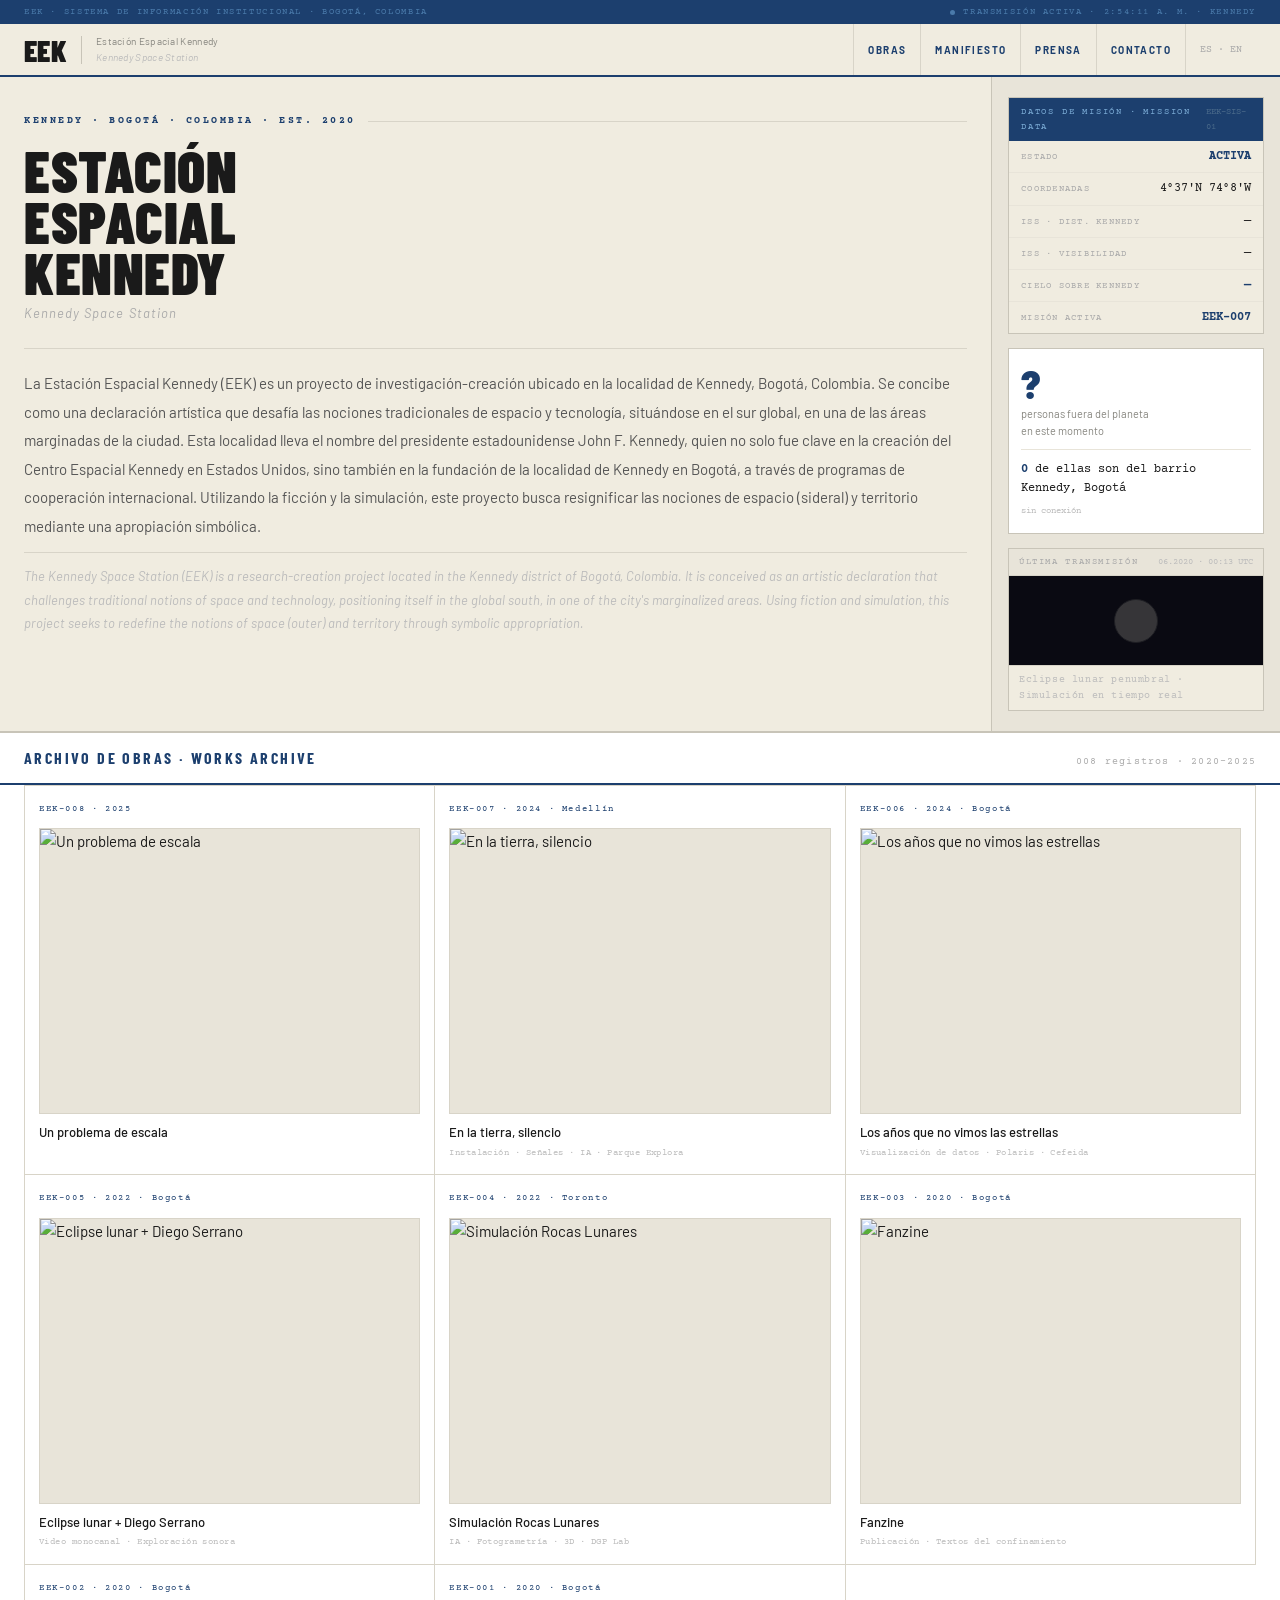
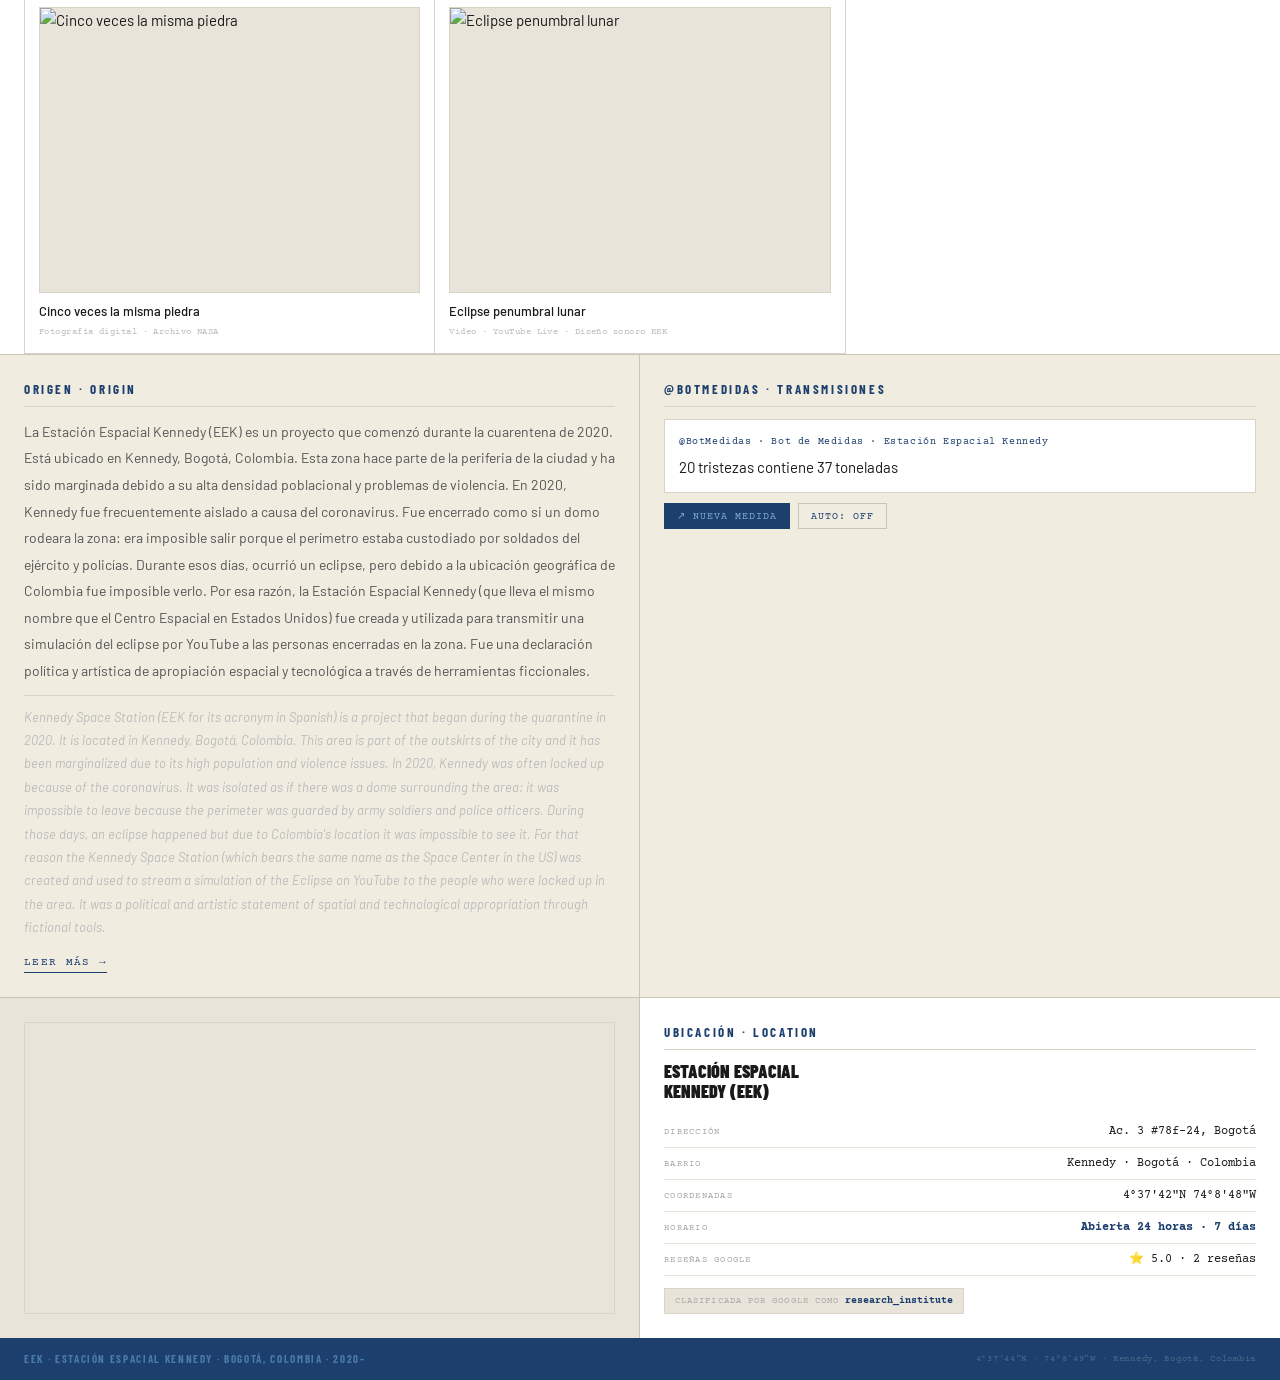
==== index.html @ dc8beca0 "subiendo maquetas" ====
<!DOCTYPE html>
<html lang="es">
<head>
  <meta charset="UTF-8">
  <meta name="viewport" content="width=device-width, initial-scale=1.0">
  <title>Estación Espacial Kennedy · EEK</title>
  <meta name="description" content="Estación Espacial Kennedy (EEK) — Instituto de investigación ficticio ubicado en el barrio Kennedy, Bogotá, Colombia. Est. 2020.">
  <meta property="og:title" content="Estación Espacial Kennedy · EEK">
  <meta property="og:description" content="Un acto de apropiación espacial y tecnológica a través de herramientas ficcionales.">
  <meta property="og:type" content="website">
  <link rel="stylesheet" href="css/eek.css">
  <style>
    /* ── Estilos específicos de la landing ── */

    /* Hero */
    .hero {
      display: grid;
      grid-template-columns: 1fr 288px;
      border-bottom: 1px solid var(--beige-pale);
    }
    .hero-main {
      padding: 36px 24px;
      border-right: 1px solid var(--beige-pale);
      background: var(--beige-mid);
    }
    .hero-eyebrow {
      font-family: var(--mono);
      font-size: 10px;
      letter-spacing: 0.25em;
      text-transform: uppercase;
      color: var(--azul);
      font-weight: 700;
      margin-bottom: 16px;
      display: flex;
      align-items: center;
      gap: 12px;
    }
    .hero-eyebrow-rule { flex: 1; height: 1px; background: var(--beige-dark); }
    .hero-title {
      font-family: var(--cond);
      font-size: 58px;
      font-weight: 900;
      line-height: 0.88;
      letter-spacing: 0.01em;
      text-transform: uppercase;
      margin-bottom: 5px;
    }
    .hero-title-en {
      font-size: 13px;
      color: var(--gris-light);
      font-style: italic;
      letter-spacing: 0.08em;
      margin-bottom: 24px;
    }
    .hero-rule { height: 1px; background: var(--beige-dark); margin-bottom: 20px; }
    .hero-body { font-size: 15px; color: #555; line-height: 1.9; margin-bottom: 12px; }
    .hero-body-en {
      font-size: 13px;
      color: var(--gris-pale);
      line-height: 1.8;
      font-style: italic;
      border-top: 0.5px solid var(--beige-dark);
      padding-top: 12px;
    }
    .hero-sidebar {
      padding: 20px 16px;
      background: var(--beige);
      display: flex;
      flex-direction: column;
      gap: 14px;
    }

    /* Transmisión */
    .tx-panel { background: var(--beige-mid); border: 1px solid var(--beige-pale); }
    .tx-head {
      background: var(--beige);
      border-bottom: 1px solid var(--beige-dark);
      padding: 6px 10px;
      display: flex;
      justify-content: space-between;
    }
    .tx-label {
      font-family: var(--mono);
      font-size: 9px;
      letter-spacing: 0.18em;
      text-transform: uppercase;
      color: var(--gris-light);
    }
    .tx-date { font-family: var(--mono); font-size: 9px; color: var(--gris-pale); }
    .tx-screen {
      width: 100%;
      height: 90px;
      background: #0a0a12;
      display: flex;
      align-items: center;
      justify-content: center;
      border-bottom: 1px solid var(--beige-dark);
    }
    .tx-eclipse {
      width: 44px;
      height: 44px;
      border-radius: 50%;
      background: #888780;
      opacity: 0.35;
      border: 1px solid #444;
    }
    .tx-cap {
      padding: 6px 10px;
      font-family: var(--mono);
      font-size: 10px;
      color: var(--gris-pale);
      letter-spacing: 0.06em;
    }

    /* Obras */
    .obras-section { padding: 0 0 0; background: var(--blanco); border-top: 1px solid var(--beige-pale); }
    .obras-head {
      padding: 12px 24px;
      display: flex;
      justify-content: space-between;
      align-items: baseline;
      border-bottom: 2px solid var(--azul);
      background: var(--blanco);
    }
    .obras-head-title {
      font-family: var(--cond);
      font-size: 16px;
      font-weight: 700;
      letter-spacing: 0.15em;
      text-transform: uppercase;
      color: var(--azul);
    }
    .obras-head-count {
      font-family: var(--mono);
      font-size: 10px;
      color: var(--gris-light);
      letter-spacing: 0.12em;
    }
    .obras-grid-wrap { padding: 0 24px 0; }

    /* Bottom: manifiesto + bot */
    .bottom-section {
      display: grid;
      grid-template-columns: 1fr 1fr;
      border-top: 1px solid var(--beige-pale);
    }
    .manifiesto-col {
      padding: 24px;
      border-right: 1px solid var(--beige-pale);
      background: var(--beige-mid);
    }
    .mani-pull {
      font-size: 18px;
      color: var(--negro);
      line-height: 1.55;
      margin-bottom: 14px;
      border-left: 2px solid var(--azul);
      padding-left: 14px;
    }
    .mani-body { font-size: 14px; color: #555; line-height: 1.9; margin-bottom: 10px; }
    .mani-body-en {
      font-size: 13px;
      color: var(--gris-pale);
      line-height: 1.8;
      border-top: 0.5px solid var(--beige-dark);
      padding-top: 10px;
      font-style: italic;
    }
    .mani-more {
      display: inline-block;
      margin-top: 14px;
      font-family: var(--mono);
      font-size: 11px;
      letter-spacing: 0.12em;
      text-transform: uppercase;
      color: var(--azul);
      text-decoration: none;
      border-bottom: 1px solid var(--azul);
      padding-bottom: 1px;
    }
    .bot-col {
      padding: 24px;
      background: var(--beige-mid);
    }

    /* Ubicación */
    .ubicacion-section {
      border-top: 1px solid var(--beige-pale);
      display: grid;
      grid-template-columns: 1fr 1fr;
      background: var(--blanco);
    }
    .ubic-map {
      background: var(--beige);
      border-right: 1px solid var(--beige-pale);
      min-height: 200px;
      display: flex;
      align-items: center;
      justify-content: center;
      padding: 24px;
    }
    .ubic-map iframe {
      width: 100%;
      height: 100%;
      min-height: 180px;
      border: 1px solid var(--beige-dark);
      filter: grayscale(30%);
    }
    .ubic-info { padding: 24px; }
    .ubic-name {
      font-family: var(--cond);
      font-size: 18px;
      font-weight: 900;
      color: var(--negro);
      line-height: 1.1;
      margin-bottom: 14px;
    }
    .ubic-badge {
      display: inline-flex;
      align-items: center;
      gap: 6px;
      background: var(--beige);
      border: 1px solid var(--beige-dark);
      padding: 4px 10px;
      margin-top: 12px;
    }
    .ubic-badge-label {
      font-family: var(--mono);
      font-size: 9px;
      letter-spacing: 0.12em;
      text-transform: uppercase;
      color: var(--gris-light);
    }
    .ubic-badge-val {
      font-family: var(--mono);
      font-size: 10px;
      color: var(--azul);
      font-weight: 700;
    }

    @media (max-width: 700px) {
      .hero { grid-template-columns: 1fr; }
      .hero-sidebar { border-top: 1px solid var(--beige-pale); }
      .bottom-section { grid-template-columns: 1fr; }
      .manifiesto-col { border-right: none; border-bottom: 1px solid var(--beige-pale); }
      .ubicacion-section { grid-template-columns: 1fr; }
      .ubic-map { border-right: none; border-bottom: 1px solid var(--beige-pale); }
    }
  </style>
</head>
<body>

<!-- ── Topbar ──────────────────────────────────────────────── -->
<div class="topbar">
  <span class="topbar-l">EEK · Sistema de Información Institucional · Bogotá, Colombia</span>
  <span class="topbar-r">
    <span class="topbar-dot"></span>
    Transmisión activa · <span id="clock-kennedy">—</span>
  </span>
</div>

<!-- ── Nav ────────────────────────────────────────────────── -->
<nav class="nav">
  <a class="nav-logo" href="index.html">
    <span class="nav-logo-eek">EEK</span>
    <div class="nav-logo-sep"></div>
    <div class="nav-logo-name">
      <div>Estación Espacial Kennedy</div>
      <em>Kennedy Space Station</em>
    </div>
  </a>
  <div class="nav-links">
    <a href="obras/index.html">Obras</a>
    <a href="manifiesto.html">Manifiesto</a>
    <a href="prensa.html">Prensa</a>
    <a href="contacto.html">Contacto</a>
    <span class="nav-lang">ES · EN</span>
  </div>
</nav>

<!-- ── Hero ───────────────────────────────────────────────── -->
<section class="hero">
  <div class="hero-main">
    <div class="hero-eyebrow">
      Kennedy · Bogotá · Colombia · Est. 2020
      <span class="hero-eyebrow-rule"></span>
    </div>
    <h1 class="hero-title">Estación<br>Espacial<br>Kennedy</h1>
    <div class="hero-title-en">Kennedy Space Station</div>
    <div class="hero-rule"></div>
    <p class="hero-body">La Estación Espacial Kennedy (EEK) es un proyecto de investigación-creación ubicado en la localidad de Kennedy, Bogotá, Colombia. Se concibe como una declaración artística que desafía las nociones tradicionales de espacio y tecnología, situándose en el sur global, en una de las áreas marginadas de la ciudad. Esta localidad lleva el nombre del presidente estadounidense John F. Kennedy, quien no solo fue clave en la creación del Centro Espacial Kennedy en Estados Unidos, sino también en la fundación de la localidad de Kennedy en Bogotá, a través de programas de cooperación internacional. Utilizando la ficción y la simulación, este proyecto busca resignificar las nociones de espacio (sideral) y territorio mediante una apropiación simbólica.</p>
    <p class="hero-body-en">The Kennedy Space Station (EEK) is a research-creation project located in the Kennedy district of Bogotá, Colombia. It is conceived as an artistic declaration that challenges traditional notions of space and technology, positioning itself in the global south, in one of the city's marginalized areas. Using fiction and simulation, this project seeks to redefine the notions of space (outer) and territory through symbolic appropriation.</p>
  </div>
  <div class="hero-sidebar">
    <!-- Panel de telemetría -->
    <div class="data-panel">
      <div class="data-panel-head">
        <span class="dp-title">Datos de misión · Mission data</span>
        <span class="dp-id">EEK-SIS-01</span>
      </div>
      <div class="dp-row"><span class="dp-key">Estado</span><span class="dp-val dp-val-blue">ACTIVA</span></div>
      <div class="dp-row"><span class="dp-key">Coordenadas</span><span class="dp-val">4°37'N 74°8'W</span></div>
      <div class="dp-row"><span class="dp-key">ISS · dist. Kennedy</span><span class="dp-val" id="iss-dist">—</span></div>
      <div class="dp-row"><span class="dp-key">ISS · visibilidad</span><span class="dp-val" id="iss-vis">—</span></div>
      <div class="dp-row"><span class="dp-key">Cielo sobre Kennedy</span><span class="dp-val dp-val-blue" id="sky-now">—</span></div>
      <div class="dp-row"><span class="dp-key">Misión activa</span><span class="dp-val dp-val-blue">EEK-007</span></div>
    </div>

    <!-- Astronautas -->
    <div class="astro-block">
      <div class="astro-num" id="astro-count">—</div>
      <div class="astro-label">personas fuera del planeta<br>en este momento</div>
      <div class="astro-kennedy"><strong>0</strong> de ellas son del barrio Kennedy, Bogotá</div>
      <div class="astro-names" id="astro-names">cargando...</div>
    </div>

    <!-- Última transmisión -->
    <div class="tx-panel">
      <div class="tx-head">
        <span class="tx-label">Última transmisión</span>
        <span class="tx-date">06.2020 · 00:13 UTC</span>
      </div>
      <div class="tx-screen"><div class="tx-eclipse"></div></div>
      <div class="tx-cap">Eclipse lunar penumbral · Simulación en tiempo real</div>
    </div>
  </div>
</section>

<!-- ── Obras ───────────────────────────────────────────────── -->
<section class="obras-section">
  <div class="obras-head">
    <span class="obras-head-title">Archivo de obras · Works archive</span>
    <span class="obras-head-count">008 registros · 2020–2025</span>
  </div>
  <div class="obras-grid-wrap">
    <div class="obra-grid">
      <a class="obra-card" href="obras/eek-008.html">
        <div class="obra-card-num">EEK-008 · 2025</div>
        <div class="obra-card-img">
          <img src="img/obras/eek-008.jpg" alt="Un problema de escala" loading="lazy">
        </div>
        <div class="obra-card-name">Un problema de escala</div>
        <div class="obra-card-meta"></div>
      </a>
      <a class="obra-card" href="obras/eek-007.html">
        <div class="obra-card-num">EEK-007 · 2024 · Medellín</div>
        <div class="obra-card-img">
          <img src="img/obras/eek-007.jpg" alt="En la tierra, silencio" loading="lazy">
        </div>
        <div class="obra-card-name">En la tierra, silencio</div>
        <div class="obra-card-meta">Instalación · Señales · IA · Parque Explora</div>
      </a>
      <a class="obra-card" href="obras/eek-006.html">
        <div class="obra-card-num">EEK-006 · 2024 · Bogotá</div>
        <div class="obra-card-img">
          <img src="img/obras/eek-006.jpg" alt="Los años que no vimos las estrellas" loading="lazy">
        </div>
        <div class="obra-card-name">Los años que no vimos las estrellas</div>
        <div class="obra-card-meta">Visualización de datos · Polaris · Cefeida</div>
      </a>
      <a class="obra-card" href="obras/eek-005.html">
        <div class="obra-card-num">EEK-005 · 2022 · Bogotá</div>
        <div class="obra-card-img">
          <img src="img/obras/eek-005.jpg" alt="Eclipse lunar + Diego Serrano" loading="lazy">
        </div>
        <div class="obra-card-name">Eclipse lunar + Diego Serrano</div>
        <div class="obra-card-meta">Video monocanal · Exploración sonora</div>
      </a>
      <a class="obra-card" href="obras/eek-004.html">
        <div class="obra-card-num">EEK-004 · 2022 · Toronto</div>
        <div class="obra-card-img">
          <img src="img/obras/eek-004.jpg" alt="Simulación Rocas Lunares" loading="lazy">
        </div>
        <div class="obra-card-name">Simulación Rocas Lunares</div>
        <div class="obra-card-meta">IA · Fotogrametría · 3D · DGP Lab</div>
      </a>
      <a class="obra-card" href="obras/eek-003.html">
        <div class="obra-card-num">EEK-003 · 2020 · Bogotá</div>
        <div class="obra-card-img">
          <img src="img/obras/eek-003.jpg" alt="Fanzine" loading="lazy">
        </div>
        <div class="obra-card-name">Fanzine</div>
        <div class="obra-card-meta">Publicación · Textos del confinamiento</div>
      </a>
      <a class="obra-card" href="obras/eek-002.html">
        <div class="obra-card-num">EEK-002 · 2020 · Bogotá</div>
        <div class="obra-card-img">
          <img src="img/obras/eek-002.jpg" alt="Cinco veces la misma piedra" loading="lazy">
        </div>
        <div class="obra-card-name">Cinco veces la misma piedra</div>
        <div class="obra-card-meta">Fotografía digital · Archivo NASA</div>
      </a>
      <a class="obra-card" href="obras/eek-001.html">
        <div class="obra-card-num">EEK-001 · 2020 · Bogotá</div>
        <div class="obra-card-img">
          <img src="img/obras/eek-001.jpg" alt="Eclipse penumbral lunar" loading="lazy">
        </div>
        <div class="obra-card-name">Eclipse penumbral lunar</div>
        <div class="obra-card-meta">Video · YouTube Live · Diseño sonoro EEK</div>
      </a>
    </div>
  </div>
</section>

<!-- ── Manifiesto + Bot ────────────────────────────────────── -->
<section class="bottom-section">
  <div class="manifiesto-col">
    <div class="sec-label">Origen · Origin</div>
    <p class="mani-body">La Estación Espacial Kennedy (EEK) es un proyecto que comenzó durante la cuarentena de 2020. Está ubicado en Kennedy, Bogotá, Colombia. Esta zona hace parte de la periferia de la ciudad y ha sido marginada debido a su alta densidad poblacional y problemas de violencia. En 2020, Kennedy fue frecuentemente aislado a causa del coronavirus. Fue encerrado como si un domo rodeara la zona: era imposible salir porque el perímetro estaba custodiado por soldados del ejército y policías. Durante esos días, ocurrió un eclipse, pero debido a la ubicación geográfica de Colombia fue imposible verlo. Por esa razón, la Estación Espacial Kennedy (que lleva el mismo nombre que el Centro Espacial en Estados Unidos) fue creada y utilizada para transmitir una simulación del eclipse por YouTube a las personas encerradas en la zona. Fue una declaración política y artística de apropiación espacial y tecnológica a través de herramientas ficcionales.</p>
    <p class="mani-body-en">Kennedy Space Station (EEK for its acronym in Spanish) is a project that began during the quarantine in 2020. It is located in Kennedy, Bogotá, Colombia. This area is part of the outskirts of the city and it has been marginalized due to its high population and violence issues. In 2020, Kennedy was often locked up because of the coronavirus. It was isolated as if there was a dome surrounding the area: it was impossible to leave because the perimeter was guarded by army soldiers and police officers. During those days, an eclipse happened but due to Colombia's location it was impossible to see it. For that reason the Kennedy Space Station (which bears the same name as the Space Center in the US) was created and used to stream a simulation of the Eclipse on YouTube to the people who were locked up in the area. It was a political and artistic statement of spatial and technological appropriation through fictional tools.</p>
    <a class="mani-more" href="manifiesto.html">Leer más →</a>
  </div>
  <div class="bot-col">
    <div class="sec-label">@BotMedidas · Transmisiones</div>
    <div class="bot-tweet">
      <div class="bot-handle">@BotMedidas · Bot de Medidas · Estación Espacial Kennedy</div>
      <div class="bot-text" id="bot-out">—</div>
    </div>
    <div class="bot-controls">
      <button class="btn btn-primary" id="btn-gen">↗ Nueva medida</button>
      <button class="btn" id="btn-auto">Auto: OFF</button>
    </div>
  </div>
</section>

<!-- ── Ubicación ───────────────────────────────────────────── -->
<section class="ubicacion-section">
  <div class="ubic-map">
    <iframe
      src="https://www.google.com/maps/embed?pb=!1m18!1m12!1m3!1d3976.8!2d-74.1493764!3d4.6284876!2m3!1f0!2f0!3f0!3m2!1i1024!2i768!4f13.1!3m3!1m2!1s0x8e3f998f366d970f%3A0xe6f28ed2c80f5688!2sESTACI%C3%93N%20ESPACIAL%20KENNEDY%20(EEK)!5e0!3m2!1ses!2sco!4v1"
      allowfullscreen=""
      loading="lazy"
      referrerpolicy="no-referrer-when-downgrade"
      title="Ubicación Estación Espacial Kennedy">
    </iframe>
  </div>
  <div class="ubic-info">
    <div class="sec-label">Ubicación · Location</div>
    <div class="ubic-name">ESTACIÓN ESPACIAL<br>KENNEDY (EEK)</div>
    <div class="dp-row" style="padding:6px 0;border-bottom:0.5px solid var(--beige)">
      <span class="dp-key">Dirección</span>
      <span class="dp-val">Ac. 3 #78f-24, Bogotá</span>
    </div>
    <div class="dp-row" style="padding:6px 0;border-bottom:0.5px solid var(--beige)">
      <span class="dp-key">Barrio</span>
      <span class="dp-val">Kennedy · Bogotá · Colombia</span>
    </div>
    <div class="dp-row" style="padding:6px 0;border-bottom:0.5px solid var(--beige)">
      <span class="dp-key">Coordenadas</span>
      <span class="dp-val">4°37'42"N 74°8'48"W</span>
    </div>
    <div class="dp-row" style="padding:6px 0;border-bottom:0.5px solid var(--beige)">
      <span class="dp-key">Horario</span>
      <span class="dp-val dp-val-blue">Abierta 24 horas · 7 días</span>
    </div>
    <div class="dp-row" style="padding:6px 0">
      <span class="dp-key">Reseñas Google</span>
      <span class="dp-val">⭐ 5.0 · 2 reseñas</span>
    </div>
    <div class="ubic-badge">
      <span class="ubic-badge-label">Clasificada por Google como</span>
      <span class="ubic-badge-val">research_institute</span>
    </div>
  </div>
</section>

<!-- ── Footer ──────────────────────────────────────────────── -->
<footer class="footer">
  <span class="footer-l">EEK · Estación Espacial Kennedy · Bogotá, Colombia · 2020–</span>
  <span class="footer-r">4°37'44"N · 74°8'49"W · Kennedy, Bogotá, Colombia</span>
</footer>

<script src="js/eek.js"></script>
<script>
  EEK.initAPIs();
  EEK.initBot('bot-out', 'btn-gen', 'btn-auto');
  // Cuando tengas los tweets reales:
  // EEK.cargarTweetsReales('js/tweets.json');
</script>
</body>
</html>
---- css/eek.css ----
@import url('https://fonts.googleapis.com/css2?family=Barlow:ital,wght@0,400;0,500;1,400&family=Barlow+Condensed:wght@700;900&family=Courier+Prime:ital,wght@0,400;0,700;1,400&display=swap');

/* ─── Variables ─────────────────────────────────────────────── */
:root {
  --azul:       #1c3f6e;
  --azul-mid:   #2a5a9e;
  --azul-light: #7aaad4;
  --azul-pale:  #4a7aaa;
  --beige:      #e8e4d9;
  --beige-mid:  #f0ece0;
  --beige-dark: #d8d4c8;
  --beige-pale: #c8c4b8;
  --blanco:     #ffffff;
  --negro:      #1a1a1a;
  --gris:       #888780;
  --gris-light: #aaa;
  --gris-pale:  #bbb;
  --rojo:       #993C1D;
  --mono:       'Courier Prime', monospace;
  --cond:       'Barlow Condensed', sans-serif;
  --sans:       'Barlow', sans-serif;
}

/* ─── Reset ─────────────────────────────────────────────────── */
*, *::before, *::after { box-sizing: border-box; margin: 0; padding: 0; }
html { scroll-behavior: smooth; }
body {
  font-family: var(--sans);
  font-size: 15px;
  color: var(--negro);
  background: var(--beige);
  line-height: 1.6;
}
img { display: block; max-width: 100%; }
a { color: inherit; }

/* ─── Topbar ─────────────────────────────────────────────────── */
.topbar {
  background: var(--azul);
  padding: 5px 24px;
  display: flex;
  justify-content: space-between;
  align-items: center;
}
.topbar-l,
.topbar-r {
  font-family: var(--mono);
  font-size: 9px;
  letter-spacing: 0.18em;
  text-transform: uppercase;
  color: var(--azul-pale);
}
.topbar-r { display: flex; align-items: center; gap: 8px; }
.topbar-dot {
  width: 5px; height: 5px;
  border-radius: 50%;
  background: var(--azul-pale);
  animation: blink 1.8s infinite;
}
@keyframes blink { 0%,100%{opacity:1} 50%{opacity:0.2} }

/* ─── Nav ────────────────────────────────────────────────────── */
.nav {
  background: var(--beige-mid);
  border-bottom: 2px solid var(--azul);
  padding: 0 24px;
  display: flex;
  justify-content: space-between;
  align-items: stretch;
}
.nav-logo {
  display: flex;
  align-items: center;
  gap: 14px;
  padding: 10px 0;
  text-decoration: none;
}
.nav-logo-eek {
  font-family: var(--cond);
  font-size: 30px;
  font-weight: 900;
  color: var(--negro);
  letter-spacing: 0.01em;
  line-height: 1;
}
.nav-logo-sep {
  width: 1px; height: 28px;
  background: var(--beige-pale);
}
.nav-logo-name {
  font-size: 10px;
  color: var(--gris);
  line-height: 1.55;
  letter-spacing: 0.03em;
}
.nav-logo-name em { color: var(--gris-pale); font-style: italic; }
.nav-links { display: flex; }
.nav-links a {
  font-size: 10px;
  letter-spacing: 0.14em;
  text-transform: uppercase;
  color: var(--azul);
  font-weight: 700;
  padding: 0 14px;
  display: flex;
  align-items: center;
  border-left: 1px solid var(--beige-dark);
  text-decoration: none;
  transition: background 0.15s;
}
.nav-links a:hover,
.nav-links a.active { background: var(--beige); }
.nav-links a.active { border-bottom: 2px solid var(--azul); }
.nav-lang {
  font-family: var(--mono);
  font-size: 10px;
  color: var(--gris-light);
  border-left: 1px solid var(--beige-dark);
  padding: 0 14px;
  display: flex;
  align-items: center;
  cursor: pointer;
}

/* ─── Breadcrumb ─────────────────────────────────────────────── */
.breadcrumb {
  background: var(--beige-mid);
  padding: 8px 24px;
  border-bottom: 1px solid var(--beige-dark);
  font-family: var(--mono);
  font-size: 10px;
  color: var(--gris-light);
  letter-spacing: 0.1em;
}
.breadcrumb a { color: var(--azul); text-decoration: none; }
.breadcrumb a:hover { text-decoration: underline; }
.breadcrumb-sep { color: var(--beige-pale); margin: 0 6px; }

/* ─── Sección genérica ───────────────────────────────────────── */
.sec { padding: 20px 24px; border-bottom: 1px solid var(--beige-dark); }
.sec-white { background: var(--blanco); }
.sec-cream { background: var(--beige-mid); }
.sec-beige { background: var(--beige); }
.sec-label {
  font-family: var(--cond);
  font-size: 13px;
  font-weight: 700;
  letter-spacing: 0.2em;
  text-transform: uppercase;
  color: var(--azul);
  margin-bottom: 12px;
  padding-bottom: 6px;
  border-bottom: 1px solid var(--beige-dark);
  display: flex;
  align-items: baseline;
  gap: 8px;
}
.sec-label-sub {
  font-family: var(--mono);
  font-size: 10px;
  color: var(--gris-pale);
  font-weight: 400;
  letter-spacing: 0.1em;
  text-transform: none;
}

/* ─── Data panel (sidebar) ───────────────────────────────────── */
.data-panel { background: var(--beige-mid); border: 1px solid var(--beige-pale); }
.data-panel-head {
  background: var(--azul);
  padding: 7px 12px;
  display: flex;
  justify-content: space-between;
  align-items: center;
}
.dp-title {
  font-family: var(--mono);
  font-size: 9px;
  letter-spacing: 0.2em;
  text-transform: uppercase;
  color: var(--azul-light);
  font-weight: 400;
}
.dp-id { font-family: var(--mono); font-size: 9px; color: #4a6a8a; }
.dp-row {
  display: flex;
  justify-content: space-between;
  align-items: baseline;
  padding: 6px 12px;
  border-bottom: 0.5px solid var(--beige);
}
.dp-row:last-child { border-bottom: none; }
.dp-key {
  font-family: var(--mono);
  font-size: 9px;
  letter-spacing: 0.14em;
  text-transform: uppercase;
  color: var(--gris-light);
}
.dp-val {
  font-family: var(--mono);
  font-size: 12px;
  color: var(--negro);
  text-align: right;
}
.dp-val-blue { color: var(--azul); font-weight: 700; }
.dp-val-red  { color: var(--rojo); font-weight: 700; }

/* ─── Astros block ───────────────────────────────────────────── */
.astro-block {
  background: var(--blanco);
  border: 1px solid var(--beige-pale);
  padding: 14px 12px;
}
.astro-num {
  font-family: var(--cond);
  font-size: 40px;
  font-weight: 900;
  color: var(--azul);
  line-height: 1;
}
.astro-label {
  font-size: 11px;
  color: var(--gris);
  line-height: 1.5;
  margin-top: 3px;
}
.astro-kennedy {
  font-family: var(--mono);
  font-size: 12px;
  color: var(--negro);
  margin-top: 10px;
  padding-top: 10px;
  border-top: 1px solid var(--beige);
}
.astro-kennedy strong { color: var(--azul); }
.astro-names {
  font-family: var(--mono);
  font-size: 9px;
  color: var(--gris-pale);
  margin-top: 5px;
  line-height: 1.7;
}

/* ─── Obra card (grilla) ─────────────────────────────────────── */
.obra-grid {
  display: grid;
  grid-template-columns: repeat(3, 1fr);
  border-left: 1px solid var(--beige-dark);
  border-top: 1px solid var(--beige-dark);
}
.obra-card {
  padding: 16px 14px 14px;
  border-right: 1px solid var(--beige-dark);
  border-bottom: 1px solid var(--beige-dark);
  background: var(--blanco);
  cursor: pointer;
  text-decoration: none;
  display: block;
  transition: background 0.12s;
}
.obra-card:hover { background: var(--beige-mid); }
.obra-card-num {
  font-family: var(--mono);
  font-size: 9px;
  letter-spacing: 0.18em;
  color: var(--azul);
  margin-bottom: 12px;
}
.obra-card-img {
  width: 100%;
  aspect-ratio: 4/3;
  background: var(--beige);
  border: 1px solid var(--beige-dark);
  margin-bottom: 10px;
  overflow: hidden;
}
.obra-card-img img {
  width: 100%;
  height: 100%;
  object-fit: cover;
  transition: opacity 0.2s;
}
.obra-card:hover .obra-card-img img { opacity: 0.9; }
.obra-card-name {
  font-size: 13px;
  font-weight: 500;
  color: var(--negro);
  line-height: 1.35;
  margin-bottom: 4px;
}
.obra-card-meta {
  font-family: var(--mono);
  font-size: 9px;
  color: var(--gris-pale);
  letter-spacing: 0.05em;
}

/* ─── Links block ────────────────────────────────────────────── */
.links-block { background: var(--beige-mid); border: 1px solid var(--beige-pale); }
.link-item {
  display: flex;
  align-items: center;
  justify-content: space-between;
  padding: 8px 12px;
  border-bottom: 0.5px solid var(--beige);
  text-decoration: none;
  transition: background 0.12s;
}
.link-item:last-child { border-bottom: none; }
.link-item:hover { background: var(--beige); }
.link-item-type {
  font-family: var(--mono);
  font-size: 9px;
  letter-spacing: 0.14em;
  text-transform: uppercase;
  color: var(--azul);
  font-weight: 700;
  min-width: 60px;
}
.link-item-label { font-size: 12px; color: var(--negro); flex: 1; padding: 0 8px; }
.link-item-arrow { font-size: 10px; color: var(--gris-pale); }

/* ─── Nav obras (prev/next) ──────────────────────────────────── */
.nav-obras {
  background: var(--beige-mid);
  border-top: 1px solid var(--beige-pale);
  padding: 12px 24px;
  display: grid;
  grid-template-columns: 1fr auto 1fr;
  align-items: center;
}
.nav-obras-prev,
.nav-obras-next {
  font-family: var(--mono);
  font-size: 9px;
  color: var(--gris-light);
}
.nav-obras-prev a,
.nav-obras-next a {
  color: var(--azul);
  text-decoration: none;
}
.nav-obras-prev a:hover,
.nav-obras-next a:hover { text-decoration: underline; }
.nav-obras-next { text-align: right; }
.nav-obras-center {
  font-family: var(--mono);
  font-size: 8px;
  color: var(--gris-pale);
  letter-spacing: 0.1em;
  text-align: center;
}

/* ─── Footer ─────────────────────────────────────────────────── */
.footer {
  background: var(--azul);
  padding: 12px 24px;
  display: flex;
  justify-content: space-between;
  align-items: center;
}
.footer-l {
  font-family: var(--cond);
  font-size: 11px;
  font-weight: 700;
  letter-spacing: 0.15em;
  text-transform: uppercase;
  color: var(--azul-pale);
}
.footer-r {
  font-family: var(--mono);
  font-size: 9px;
  color: #4a6a8a;
  letter-spacing: 0.08em;
}

/* ─── Ficha strip (obra header) ──────────────────────────────── */
.ficha-strip {
  display: grid;
  grid-template-columns: repeat(6, 1fr);
  border-top: 1px solid var(--beige-dark);
  border-left: 1px solid var(--beige-dark);
  margin-top: 16px;
}
.ficha-cell {
  padding: 7px 10px;
  border-right: 1px solid var(--beige-dark);
  border-bottom: 1px solid var(--beige-pale);
}
.ficha-key {
  font-family: var(--mono);
  font-size: 6px;
  letter-spacing: 0.15em;
  text-transform: uppercase;
  color: var(--gris-pale);
  margin-bottom: 3px;
}
.ficha-val {
  font-family: var(--mono);
  font-size: 9px;
  color: var(--negro);
  line-height: 1.4;
}
.ficha-val-blue { color: var(--azul); font-weight: 700; }
.ficha-val-red  { color: var(--rojo); font-weight: 700; }

/* ─── Tabla datos ────────────────────────────────────────────── */
.tabla {
  width: 100%;
  border-collapse: collapse;
  margin-top: 10px;
}
.tabla th {
  font-family: var(--mono);
  font-size: 7px;
  letter-spacing: 0.15em;
  text-transform: uppercase;
  color: var(--blanco);
  background: var(--azul);
  padding: 6px 10px;
  text-align: left;
  font-weight: 400;
}
.tabla td {
  font-family: var(--mono);
  font-size: 9px;
  color: var(--negro);
  padding: 6px 10px;
  border-bottom: 0.5px solid var(--beige);
}
.tabla tr:last-child td { border-bottom: none; }
.tabla tr:hover td { background: var(--beige); }
.tabla-red { color: var(--rojo); font-weight: 700; }
.tabla-blue { color: var(--azul); font-weight: 700; }

/* ─── Bot de medidas ─────────────────────────────────────────── */
.bot-tweet {
  background: var(--blanco);
  border: 1px solid var(--beige-dark);
  padding: 14px;
  min-height: 64px;
  margin-bottom: 10px;
}
.bot-handle {
  font-family: var(--mono);
  font-size: 10px;
  color: var(--azul);
  margin-bottom: 6px;
  letter-spacing: 0.06em;
}
.bot-text {
  font-size: 15px;
  color: var(--negro);
  line-height: 1.5;
}
.bot-text.fade { animation: fade 0.25s ease; }
@keyframes fade { from{opacity:0;transform:translateY(3px)} to{opacity:1;transform:translateY(0)} }
.bot-controls { display: flex; gap: 8px; }
.btn {
  font-family: var(--mono);
  font-size: 10px;
  letter-spacing: 0.1em;
  text-transform: uppercase;
  padding: 6px 12px;
  cursor: pointer;
  border: 1px solid var(--beige-pale);
  background: var(--beige-mid);
  color: var(--azul);
  transition: background 0.12s;
}
.btn:hover { background: var(--beige); }
.btn-primary { background: var(--azul); color: var(--azul-light); border-color: var(--azul); }
.btn-primary:hover { background: var(--azul-mid); }
.btn-auto-on { background: var(--beige); color: var(--azul); border-color: var(--azul); }

/* ─── Proceso item ───────────────────────────────────────────── */
.proceso-item {
  margin-bottom: 18px;
  padding-bottom: 18px;
  border-bottom: 0.5px solid var(--beige-dark);
}
.proceso-item:last-child { border-bottom: none; margin-bottom: 0; padding-bottom: 0; }
.proceso-title {
  font-size: 12px;
  font-weight: 500;
  color: var(--negro);
  margin-bottom: 6px;
  display: flex;
  align-items: center;
  gap: 6px;
  flex-wrap: wrap;
}
.pi-tag {
  font-family: var(--mono);
  font-size: 7px;
  letter-spacing: 0.1em;
  text-transform: uppercase;
  padding: 2px 6px;
  border-radius: 2px;
}
.tag-herramienta { background: #dde8f5; color: var(--azul); }
.tag-fuente       { background: #f5e8dd; color: #854F0B; }
.tag-tecnica      { background: #e8f5dd; color: #3B6D11; }
.proceso-body {
  font-size: 11px;
  color: #555;
  line-height: 1.85;
  margin-bottom: 6px;
}
.proceso-link {
  font-family: var(--mono);
  font-size: 9px;
  color: var(--azul);
  text-decoration: none;
  display: inline-block;
  margin-top: 4px;
}
.proceso-link:hover { text-decoration: underline; }

/* ─── Utilidades ─────────────────────────────────────────────── */
.text-blue { color: var(--azul); }
.text-red  { color: var(--rojo); }
.text-muted { color: var(--gris-light); }
.text-mono { font-family: var(--mono); }
.text-cond { font-family: var(--cond); }
.mt-8  { margin-top: 8px; }
.mt-12 { margin-top: 12px; }
.mt-16 { margin-top: 16px; }

/* ─── Responsive ─────────────────────────────────────────────── */
@media (max-width: 700px) {
  .topbar { flex-direction: column; gap: 4px; text-align: center; }
  .nav { flex-direction: column; padding: 10px 16px; }
  .nav-links { flex-wrap: wrap; }
  .obra-grid { grid-template-columns: 1fr 1fr; }
  .ficha-strip { grid-template-columns: repeat(3, 1fr); }
  .sec { padding: 14px 16px; }
  .footer { flex-direction: column; gap: 6px; text-align: center; }
}
@media (max-width: 480px) {
  .obra-grid { grid-template-columns: 1fr; }
  .ficha-strip { grid-template-columns: repeat(2, 1fr); }
}
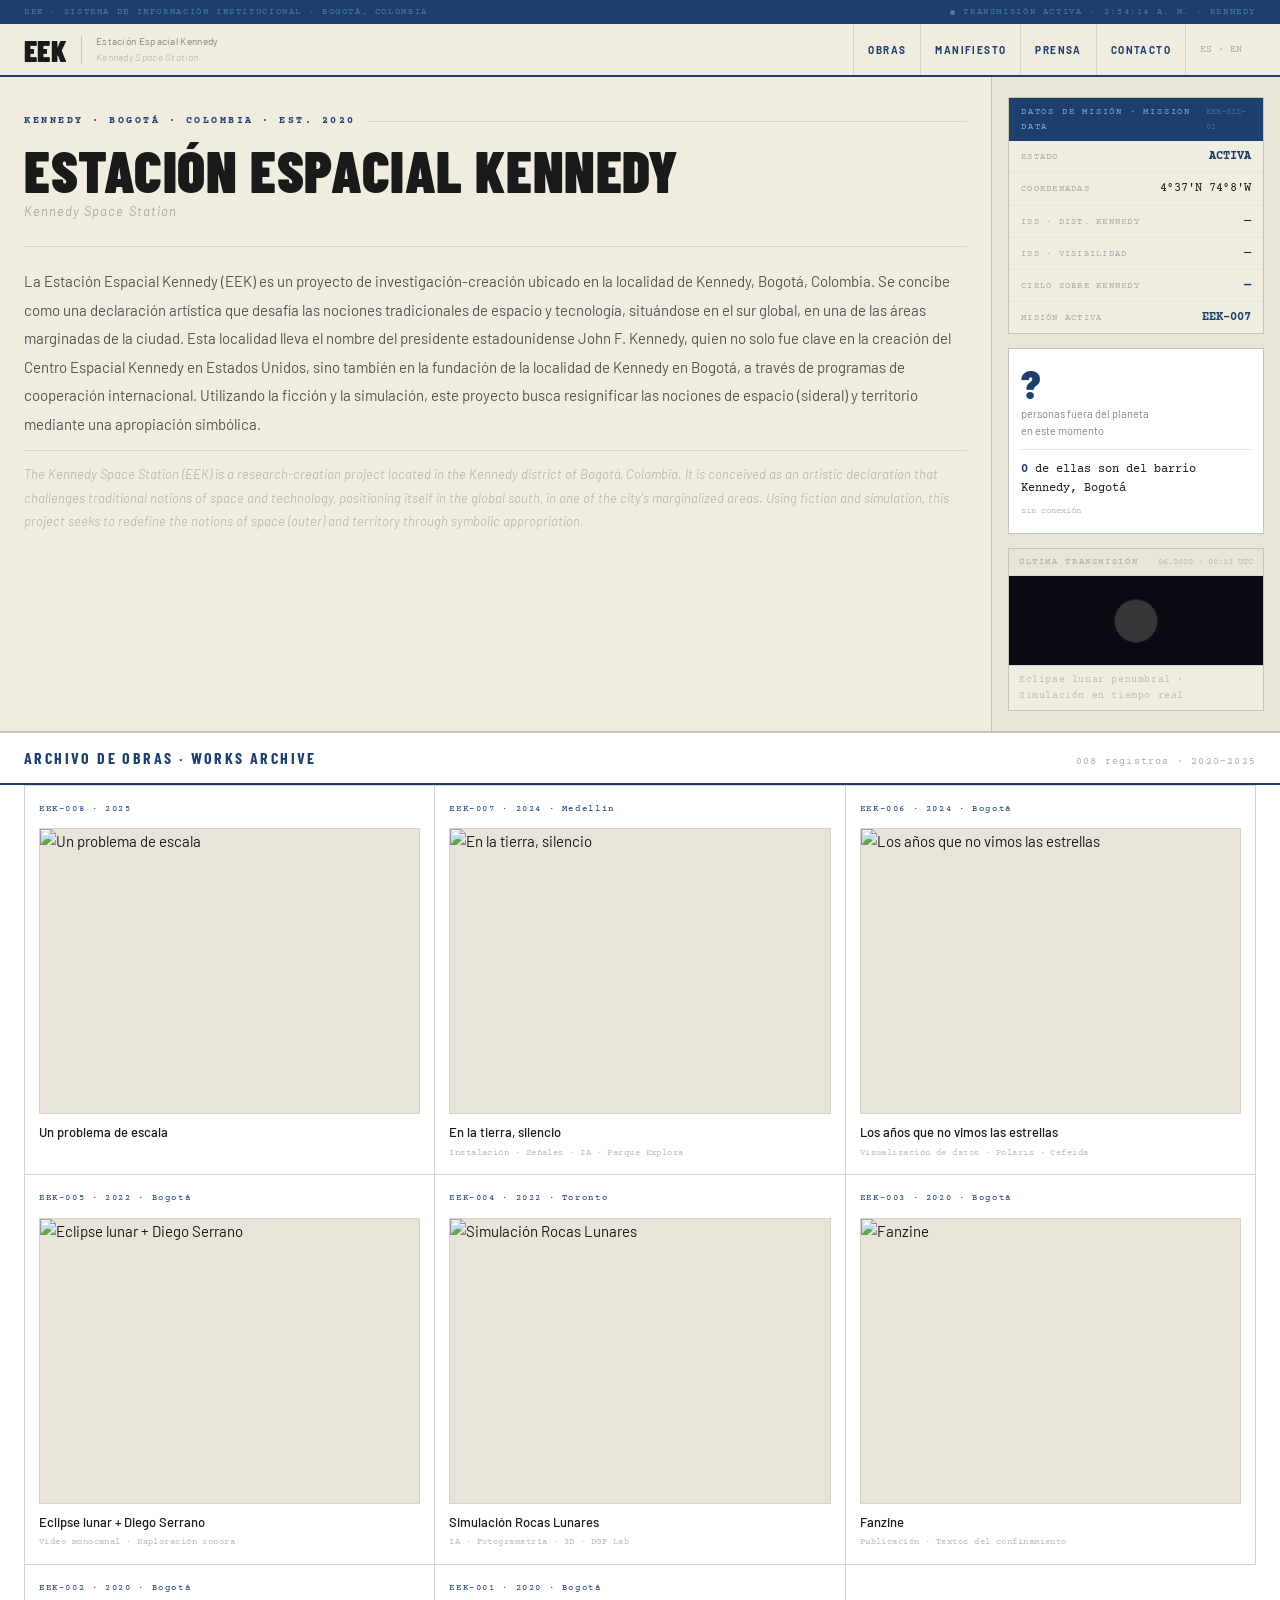
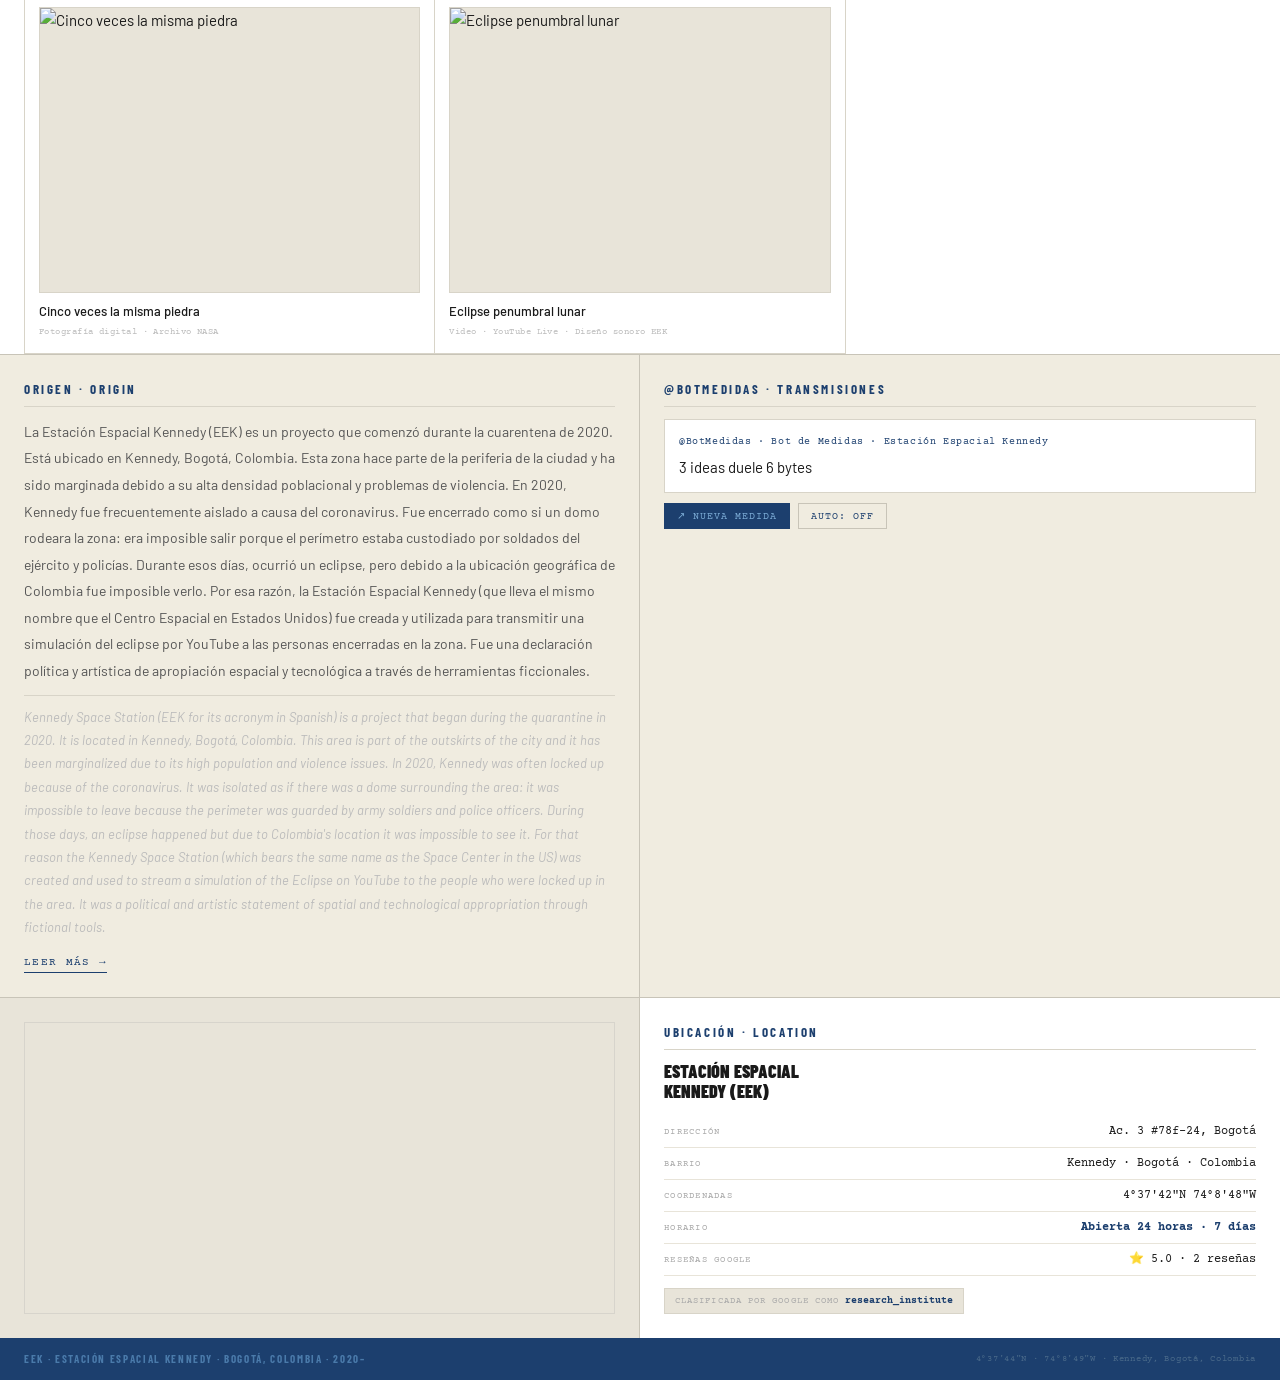
==== commit f2173488: "cambio de titulo" ====
--- a/index.html
+++ b/index.html
@@ -285,7 +285,7 @@
       Kennedy · Bogotá · Colombia · Est. 2020
       <span class="hero-eyebrow-rule"></span>
     </div>
-    <h1 class="hero-title">Estación<br>Espacial<br>Kennedy</h1>
+    <h1 class="hero-title">Estación Espacial Kennedy</h1>
     <div class="hero-title-en">Kennedy Space Station</div>
     <div class="hero-rule"></div>
     <p class="hero-body">La Estación Espacial Kennedy (EEK) es un proyecto de investigación-creación ubicado en la localidad de Kennedy, Bogotá, Colombia. Se concibe como una declaración artística que desafía las nociones tradicionales de espacio y tecnología, situándose en el sur global, en una de las áreas marginadas de la ciudad. Esta localidad lleva el nombre del presidente estadounidense John F. Kennedy, quien no solo fue clave en la creación del Centro Espacial Kennedy en Estados Unidos, sino también en la fundación de la localidad de Kennedy en Bogotá, a través de programas de cooperación internacional. Utilizando la ficción y la simulación, este proyecto busca resignificar las nociones de espacio (sideral) y territorio mediante una apropiación simbólica.</p>
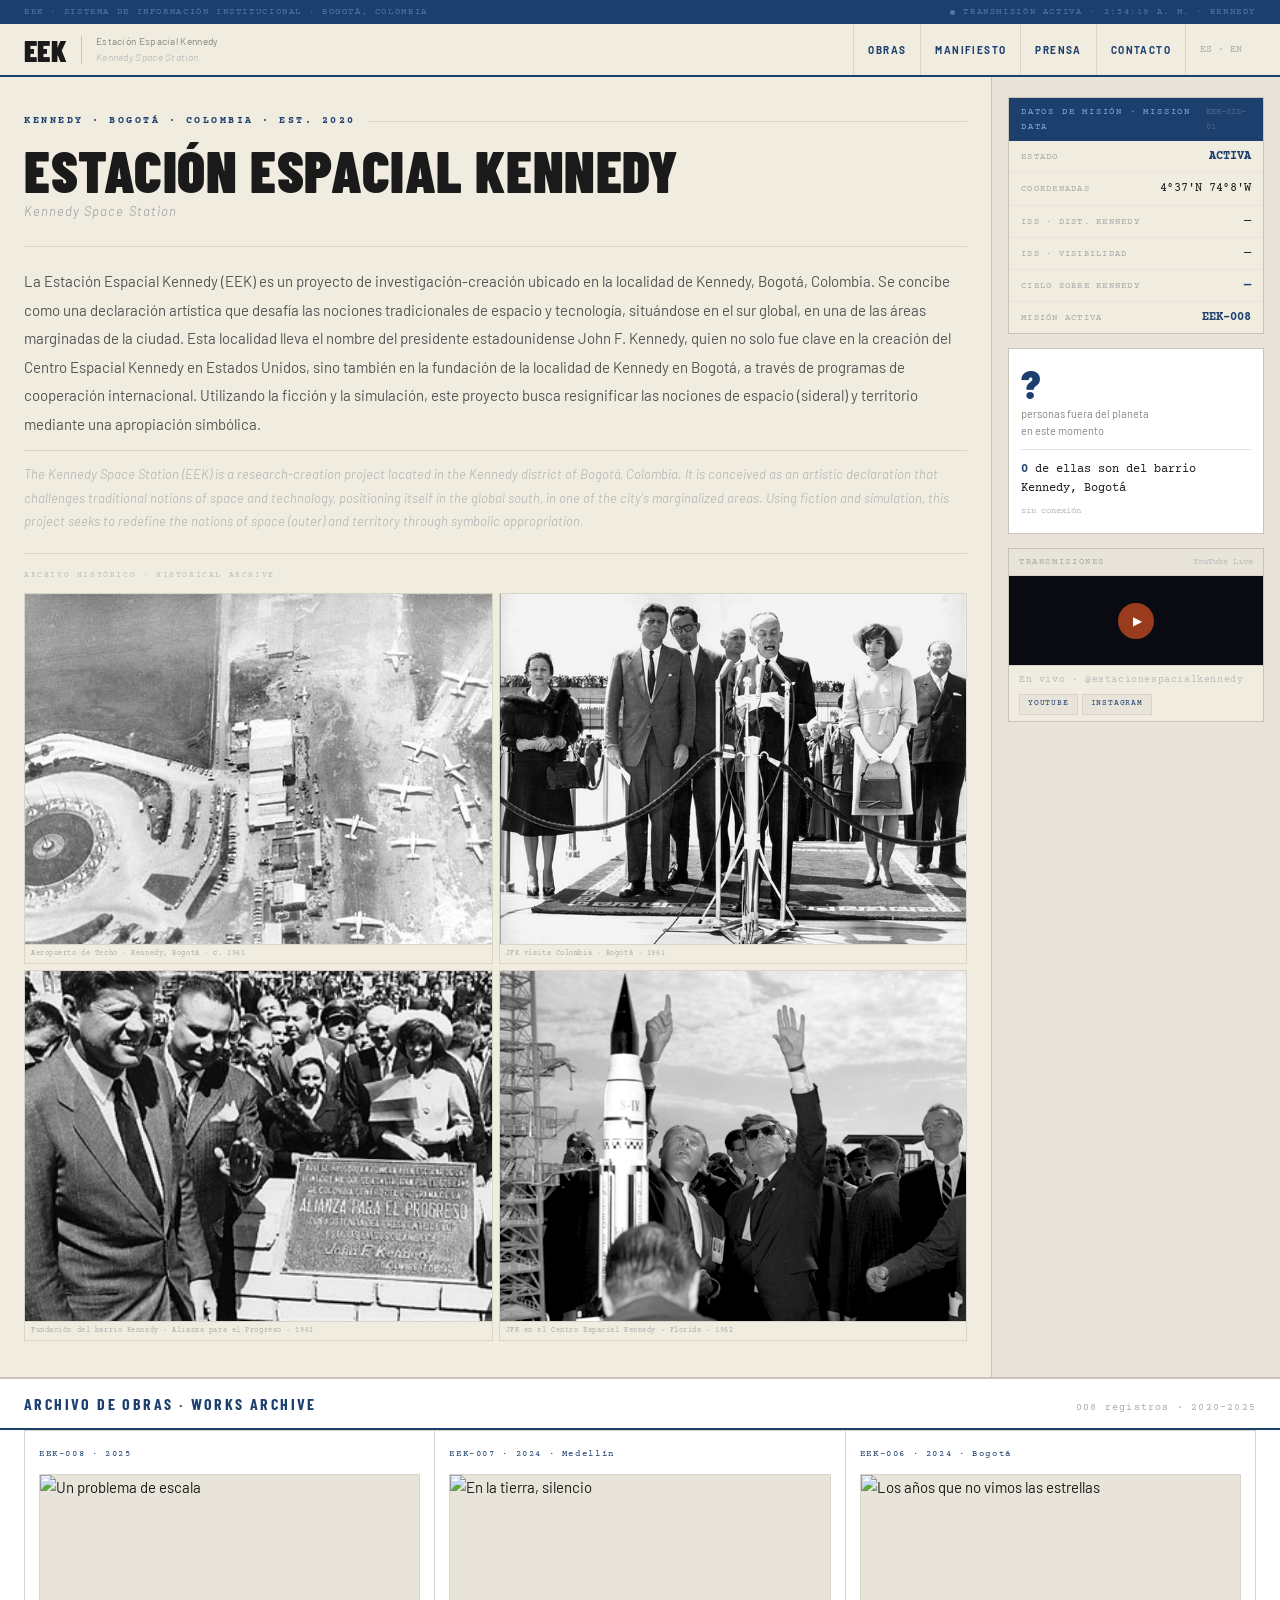
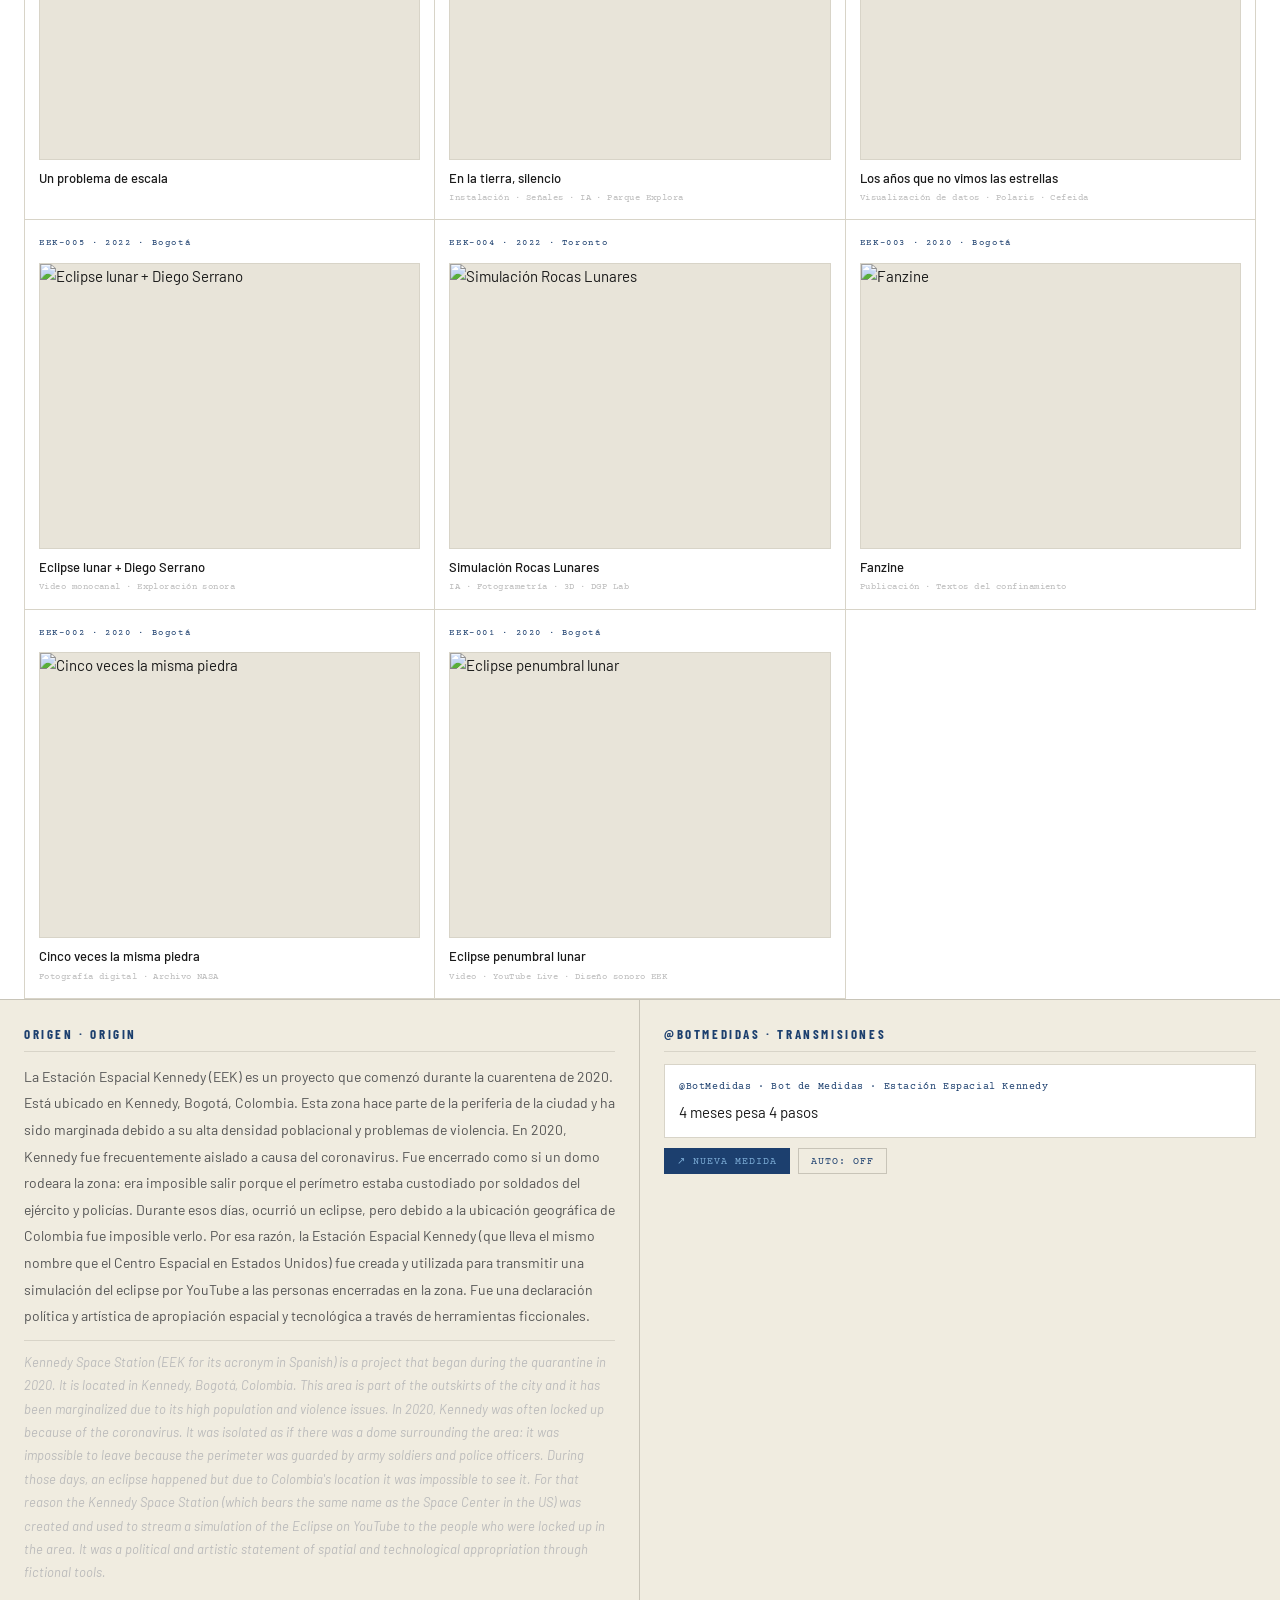
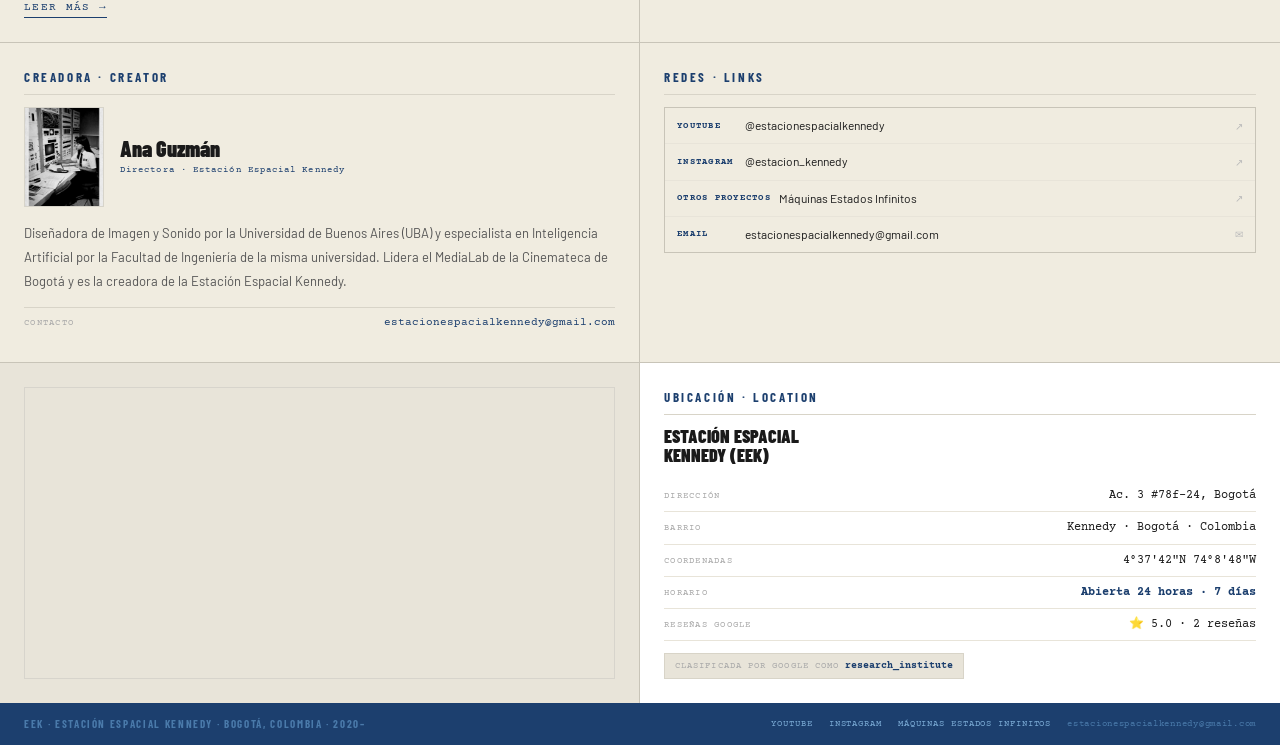
==== commit 1149faae: "ajustes index" ====
--- a/index.html
+++ b/index.html
@@ -61,6 +61,49 @@
       font-style: italic;
       border-top: 0.5px solid var(--beige-dark);
       padding-top: 12px;
+      margin-bottom: 20px;
+    }
+
+    /* Archivo histórico */
+    .archivo-label {
+      font-family: var(--mono);
+      font-size: 8px;
+      letter-spacing: 0.2em;
+      text-transform: uppercase;
+      color: var(--gris-pale);
+      margin-bottom: 10px;
+      padding-top: 16px;
+      border-top: 1px solid var(--beige-dark);
+    }
+    .archivo-grid {
+      display: grid;
+      grid-template-columns: repeat(2, 1fr);
+      gap: 6px;
+    }
+    .archivo-item {
+      border: 1px solid var(--beige-dark);
+      overflow: hidden;
+      cursor: pointer;
+      position: relative;
+    }
+    .archivo-item img {
+      width: 100%;
+      aspect-ratio: 4/3;
+      object-fit: cover;
+      filter: grayscale(40%);
+      transition: filter 0.2s;
+      display: block;
+    }
+    .archivo-item:hover img { filter: grayscale(0%); }
+    .archivo-cap {
+      font-family: var(--mono);
+      font-size: 7px;
+      color: var(--gris-light);
+      letter-spacing: 0.08em;
+      padding: 4px 6px;
+      background: var(--beige-mid);
+      border-top: 1px solid var(--beige-dark);
+      line-height: 1.4;
     }
     .hero-sidebar {
       padding: 20px 16px;
@@ -96,13 +139,22 @@
       justify-content: center;
       border-bottom: 1px solid var(--beige-dark);
     }
-    .tx-eclipse {
-      width: 44px;
-      height: 44px;
+    .tx-screen-link {
+      cursor: pointer;
+      text-decoration: none;
+      transition: opacity 0.15s;
+    }
+    .tx-screen-link:hover { opacity: 0.85; }
+    .tx-play {
+      width: 36px; height: 36px;
       border-radius: 50%;
-      background: #888780;
-      opacity: 0.35;
-      border: 1px solid #444;
+      background: var(--rojo);
+      color: var(--blanco);
+      display: flex;
+      align-items: center;
+      justify-content: center;
+      font-size: 12px;
+      padding-left: 2px;
     }
     .tx-cap {
       padding: 6px 10px;
@@ -111,6 +163,24 @@
       color: var(--gris-pale);
       letter-spacing: 0.06em;
     }
+    .tx-socials {
+      display: flex;
+      gap: 4px;
+      padding: 0 10px 6px;
+    }
+    .tx-social-link {
+      font-family: var(--mono);
+      font-size: 8px;
+      letter-spacing: 0.1em;
+      text-transform: uppercase;
+      color: var(--azul);
+      text-decoration: none;
+      padding: 3px 8px;
+      border: 1px solid var(--beige-dark);
+      background: var(--beige);
+      transition: background 0.12s;
+    }
+    .tx-social-link:hover { background: var(--blanco); }
 
     /* Obras */
     .obras-section { padding: 0 0 0; background: var(--blanco); border-top: 1px solid var(--beige-pale); }
@@ -183,6 +253,70 @@
       background: var(--beige-mid);
     }
 
+    /* ── Creadora + Contacto ── */
+    .creator-section {
+      border-top: 1px solid var(--beige-pale);
+      display: grid;
+      grid-template-columns: 1fr 1fr;
+      background: var(--blanco);
+    }
+    .creator-col {
+      padding: 24px;
+      border-right: 1px solid var(--beige-pale);
+      background: var(--beige-mid);
+    }
+    .creator-profile {
+      display: flex;
+      align-items: center;
+      gap: 16px;
+      margin-bottom: 14px;
+    }
+    .creator-photo {
+      width: 80px;
+      height: 100px;
+      object-fit: cover;
+      border: 1px solid var(--beige-dark);
+      filter: grayscale(20%);
+    }
+    .creator-name {
+      font-family: var(--cond);
+      font-size: 22px;
+      font-weight: 900;
+      color: var(--negro);
+      line-height: 1;
+      margin-bottom: 4px;
+    }
+    .creator-role {
+      font-family: var(--mono);
+      font-size: 9px;
+      color: var(--azul);
+      letter-spacing: 0.12em;
+    }
+    .creator-bio {
+      font-size: 13px;
+      color: #555;
+      line-height: 1.85;
+      margin-bottom: 14px;
+    }
+    .creator-email {
+      display: flex;
+      justify-content: space-between;
+      align-items: baseline;
+      padding: 6px 0;
+      border-top: 0.5px solid var(--beige-dark);
+    }
+    .creator-email a {
+      font-family: var(--mono);
+      font-size: 11px;
+      color: var(--azul);
+      text-decoration: none;
+    }
+    .creator-email a:hover { text-decoration: underline; }
+    .social-col {
+      padding: 24px;
+      background: var(--beige-mid);
+    }
+
     /* Ubicación */
     .ubicacion-section {
       border-top: 1px solid var(--beige-pale);
@@ -238,13 +372,45 @@
       font-weight: 700;
     }
 
+    /* Footer mejorado */
+    .footer {
+      background: var(--azul);
+      padding: 12px 24px;
+      display: flex;
+      justify-content: space-between;
+      align-items: center;
+    }
+    .footer-socials {
+      display: flex;
+      gap: 16px;
+      align-items: center;
+    }
+    .footer-socials a {
+      font-family: var(--mono);
+      font-size: 9px;
+      color: var(--azul-light);
+      text-decoration: none;
+      letter-spacing: 0.1em;
+      transition: color 0.12s;
+    }
+    .footer-socials a:hover { color: var(--blanco); }
+    .footer-email {
+      font-family: var(--mono);
+      font-size: 9px;
+      color: var(--azul-pale);
+      letter-spacing: 0.08em;
+    }
+
     @media (max-width: 700px) {
       .hero { grid-template-columns: 1fr; }
       .hero-sidebar { border-top: 1px solid var(--beige-pale); }
       .bottom-section { grid-template-columns: 1fr; }
       .manifiesto-col { border-right: none; border-bottom: 1px solid var(--beige-pale); }
+      .creator-section { grid-template-columns: 1fr; }
+      .creator-col { border-right: none; border-bottom: 1px solid var(--beige-pale); }
       .ubicacion-section { grid-template-columns: 1fr; }
       .ubic-map { border-right: none; border-bottom: 1px solid var(--beige-pale); }
+      .footer { flex-direction: column; gap: 8px; text-align: center; }
     }
   </style>
 </head>
@@ -290,6 +456,27 @@
     <div class="hero-rule"></div>
     <p class="hero-body">La Estación Espacial Kennedy (EEK) es un proyecto de investigación-creación ubicado en la localidad de Kennedy, Bogotá, Colombia. Se concibe como una declaración artística que desafía las nociones tradicionales de espacio y tecnología, situándose en el sur global, en una de las áreas marginadas de la ciudad. Esta localidad lleva el nombre del presidente estadounidense John F. Kennedy, quien no solo fue clave en la creación del Centro Espacial Kennedy en Estados Unidos, sino también en la fundación de la localidad de Kennedy en Bogotá, a través de programas de cooperación internacional. Utilizando la ficción y la simulación, este proyecto busca resignificar las nociones de espacio (sideral) y territorio mediante una apropiación simbólica.</p>
     <p class="hero-body-en">The Kennedy Space Station (EEK) is a research-creation project located in the Kennedy district of Bogotá, Colombia. It is conceived as an artistic declaration that challenges traditional notions of space and technology, positioning itself in the global south, in one of the city's marginalized areas. Using fiction and simulation, this project seeks to redefine the notions of space (outer) and territory through symbolic appropriation.</p>
+
+    <!-- Archivo histórico -->
+    <div class="archivo-label">Archivo histórico · Historical archive</div>
+    <div class="archivo-grid">
+      <div class="archivo-item" title="Vista aérea del Aeropuerto de Techo, actual localidad de Kennedy · Bogotá, década de 1960">
+        <img src="img/kennedy/kennedy-aerodromo-1961.jpg" alt="Aeropuerto de Techo · Kennedy · Bogotá · 1961" loading="lazy">
+        <div class="archivo-cap">Aeropuerto de Techo · Kennedy, Bogotá · c. 1961</div>
+      </div>
+      <div class="archivo-item" title="John F. Kennedy y Jackie Kennedy durante la visita presidencial a Bogotá · 1961">
+        <img src="img/kennedy/jfk-visita-colombia-1961.jpg" alt="JFK visita Colombia · Bogotá · 1961" loading="lazy">
+        <div class="archivo-cap">JFK visita Colombia · Bogotá · 1961</div>
+      </div>
+      <div class="archivo-item" title="Placa fundacional de la Alianza para el Progreso en el barrio Kennedy · Bogotá · 1961">
+        <img src="img/kennedy/jfk-fundacion-barrio-1961.jpg" alt="Placa fundacional Alianza para el Progreso · Kennedy · 1961" loading="lazy">
+        <div class="archivo-cap">Fundación del barrio Kennedy · Alianza para el Progreso · 1961</div>
+      </div>
+      <div class="archivo-item" title="John F. Kennedy en el Kennedy Space Center · Cabo Cañaveral, Florida · 1962">
+        <img src="img/kennedy/jfk-centro-espacial-1962.jpg" alt="JFK en el Centro Espacial Kennedy · Florida · 1962" loading="lazy">
+        <div class="archivo-cap">JFK en el Centro Espacial Kennedy · Florida · 1962</div>
+      </div>
+    </div>
   </div>
   <div class="hero-sidebar">
     <!-- Panel de telemetría -->
@@ -303,7 +490,7 @@
       <div class="dp-row"><span class="dp-key">ISS · dist. Kennedy</span><span class="dp-val" id="iss-dist">—</span></div>
       <div class="dp-row"><span class="dp-key">ISS · visibilidad</span><span class="dp-val" id="iss-vis">—</span></div>
       <div class="dp-row"><span class="dp-key">Cielo sobre Kennedy</span><span class="dp-val dp-val-blue" id="sky-now">—</span></div>
-      <div class="dp-row"><span class="dp-key">Misión activa</span><span class="dp-val dp-val-blue">EEK-007</span></div>
+      <div class="dp-row"><span class="dp-key">Misión activa</span><span class="dp-val dp-val-blue">EEK-008</span></div>
     </div>
 
     <!-- Astronautas -->
@@ -314,14 +501,20 @@
       <div class="astro-names" id="astro-names">cargando...</div>
     </div>
 
-    <!-- Última transmisión -->
+    <!-- Última transmisión ── ahora con link a YouTube -->
     <div class="tx-panel">
       <div class="tx-head">
-        <span class="tx-label">Última transmisión</span>
-        <span class="tx-date">06.2020 · 00:13 UTC</span>
+        <span class="tx-label">Transmisiones</span>
+        <span class="tx-date">YouTube Live</span>
       </div>
-      <div class="tx-screen"><div class="tx-eclipse"></div></div>
-      <div class="tx-cap">Eclipse lunar penumbral · Simulación en tiempo real</div>
+      <a class="tx-screen tx-screen-link" href="https://www.youtube.com/@estacionespacialkennedy/streams" target="_blank" rel="noopener" title="Ver transmisiones en vivo">
+        <div class="tx-play">▶</div>
+      </a>
+      <div class="tx-cap">En vivo · @estacionespacialkennedy</div>
+      <div class="tx-socials">
+        <a class="tx-social-link" href="https://www.youtube.com/@estacionespacialkennedy" target="_blank" rel="noopener">YouTube</a>
+        <a class="tx-social-link" href="https://www.instagram.com/estacion_kennedy/" target="_blank" rel="noopener">Instagram</a>
+      </div>
     </div>
   </div>
 </section>
@@ -419,6 +612,50 @@
     <div class="bot-controls">
       <button class="btn btn-primary" id="btn-gen">↗ Nueva medida</button>
       <button class="btn" id="btn-auto">Auto: OFF</button>
+    </div>
+  </div>
+</section>
+
+<!-- ── Creadora + Contacto ─────────────────────────────────── -->
+<section class="creator-section">
+  <div class="creator-col">
+    <div class="sec-label">Creadora · Creator</div>
+    <div class="creator-profile">
+      <img class="creator-photo" src="img/ana-guzman.jpg" alt="Ana Guzmán">
+      <div class="creator-info">
+        <div class="creator-name">Ana Guzmán</div>
+        <div class="creator-role">Directora · Estación Espacial Kennedy</div>
+      </div>
+    </div>
+    <p class="creator-bio">Diseñadora de Imagen y Sonido por la Universidad de Buenos Aires (UBA) y especialista en Inteligencia Artificial por la Facultad de Ingeniería de la misma universidad. Lidera el MediaLab de la Cinemateca de Bogotá y es la creadora de la Estación Espacial Kennedy.</p>
+    <div class="creator-email">
+      <span class="dp-key">Contacto</span>
+      <a href="mailto:estacionespacialkennedy@gmail.com">estacionespacialkennedy@gmail.com</a>
+    </div>
+  </div>
+  <div class="social-col">
+    <div class="sec-label">Redes · Links</div>
+    <div class="links-block">
+      <a class="link-item" href="https://www.youtube.com/@estacionespacialkennedy" target="_blank" rel="noopener">
+        <span class="link-item-type">YOUTUBE</span>
+        <span class="link-item-label">@estacionespacialkennedy</span>
+        <span class="link-item-arrow">↗</span>
+      </a>
+      <a class="link-item" href="https://www.instagram.com/estacion_kennedy/" target="_blank" rel="noopener">
+        <span class="link-item-type">INSTAGRAM</span>
+        <span class="link-item-label">@estacion_kennedy</span>
+        <span class="link-item-arrow">↗</span>
+      </a>
+      <a class="link-item" href="https://www.maquinasestadosinfinitos.net/" target="_blank" rel="noopener">
+        <span class="link-item-type">OTROS PROYECTOS</span>
+        <span class="link-item-label">Máquinas Estados Infinitos</span>
+        <span class="link-item-arrow">↗</span>
+      </a>
+      <a class="link-item" href="mailto:estacionespacialkennedy@gmail.com">
+        <span class="link-item-type">EMAIL</span>
+        <span class="link-item-label">estacionespacialkennedy@gmail.com</span>
+        <span class="link-item-arrow">✉</span>
+      </a>
     </div>
   </div>
 </section>
@@ -467,7 +704,12 @@
 <!-- ── Footer ──────────────────────────────────────────────── -->
 <footer class="footer">
   <span class="footer-l">EEK · Estación Espacial Kennedy · Bogotá, Colombia · 2020–</span>
-  <span class="footer-r">4°37'44"N · 74°8'49"W · Kennedy, Bogotá, Colombia</span>
+  <div class="footer-socials">
+    <a href="https://www.youtube.com/@estacionespacialkennedy" target="_blank" rel="noopener">YOUTUBE</a>
+    <a href="https://www.instagram.com/estacion_kennedy/" target="_blank" rel="noopener">INSTAGRAM</a>
+    <a href="https://www.maquinasestadosinfinitos.net/" target="_blank" rel="noopener">MÁQUINAS ESTADOS INFINITOS</a>
+    <span class="footer-email">estacionespacialkennedy@gmail.com</span>
+  </div>
 </footer>
 
 <script src="js/eek.js"></script>
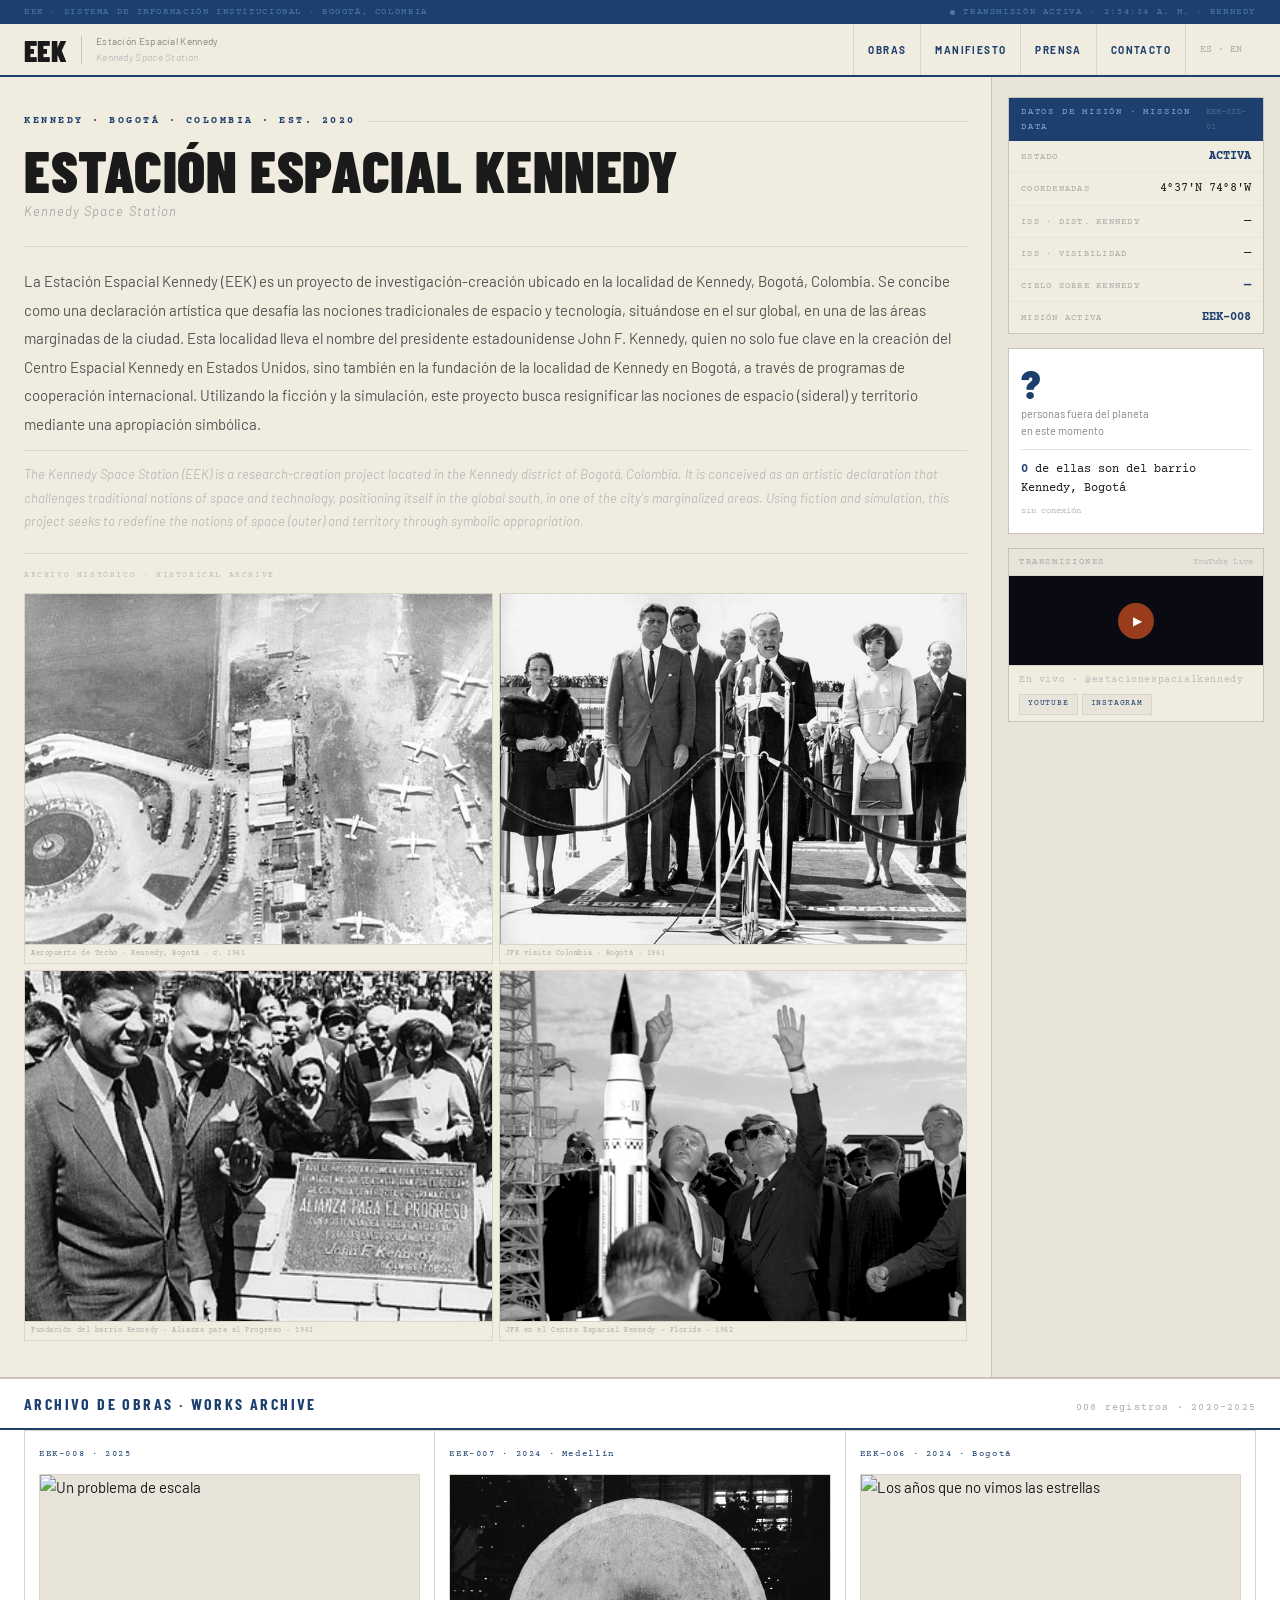
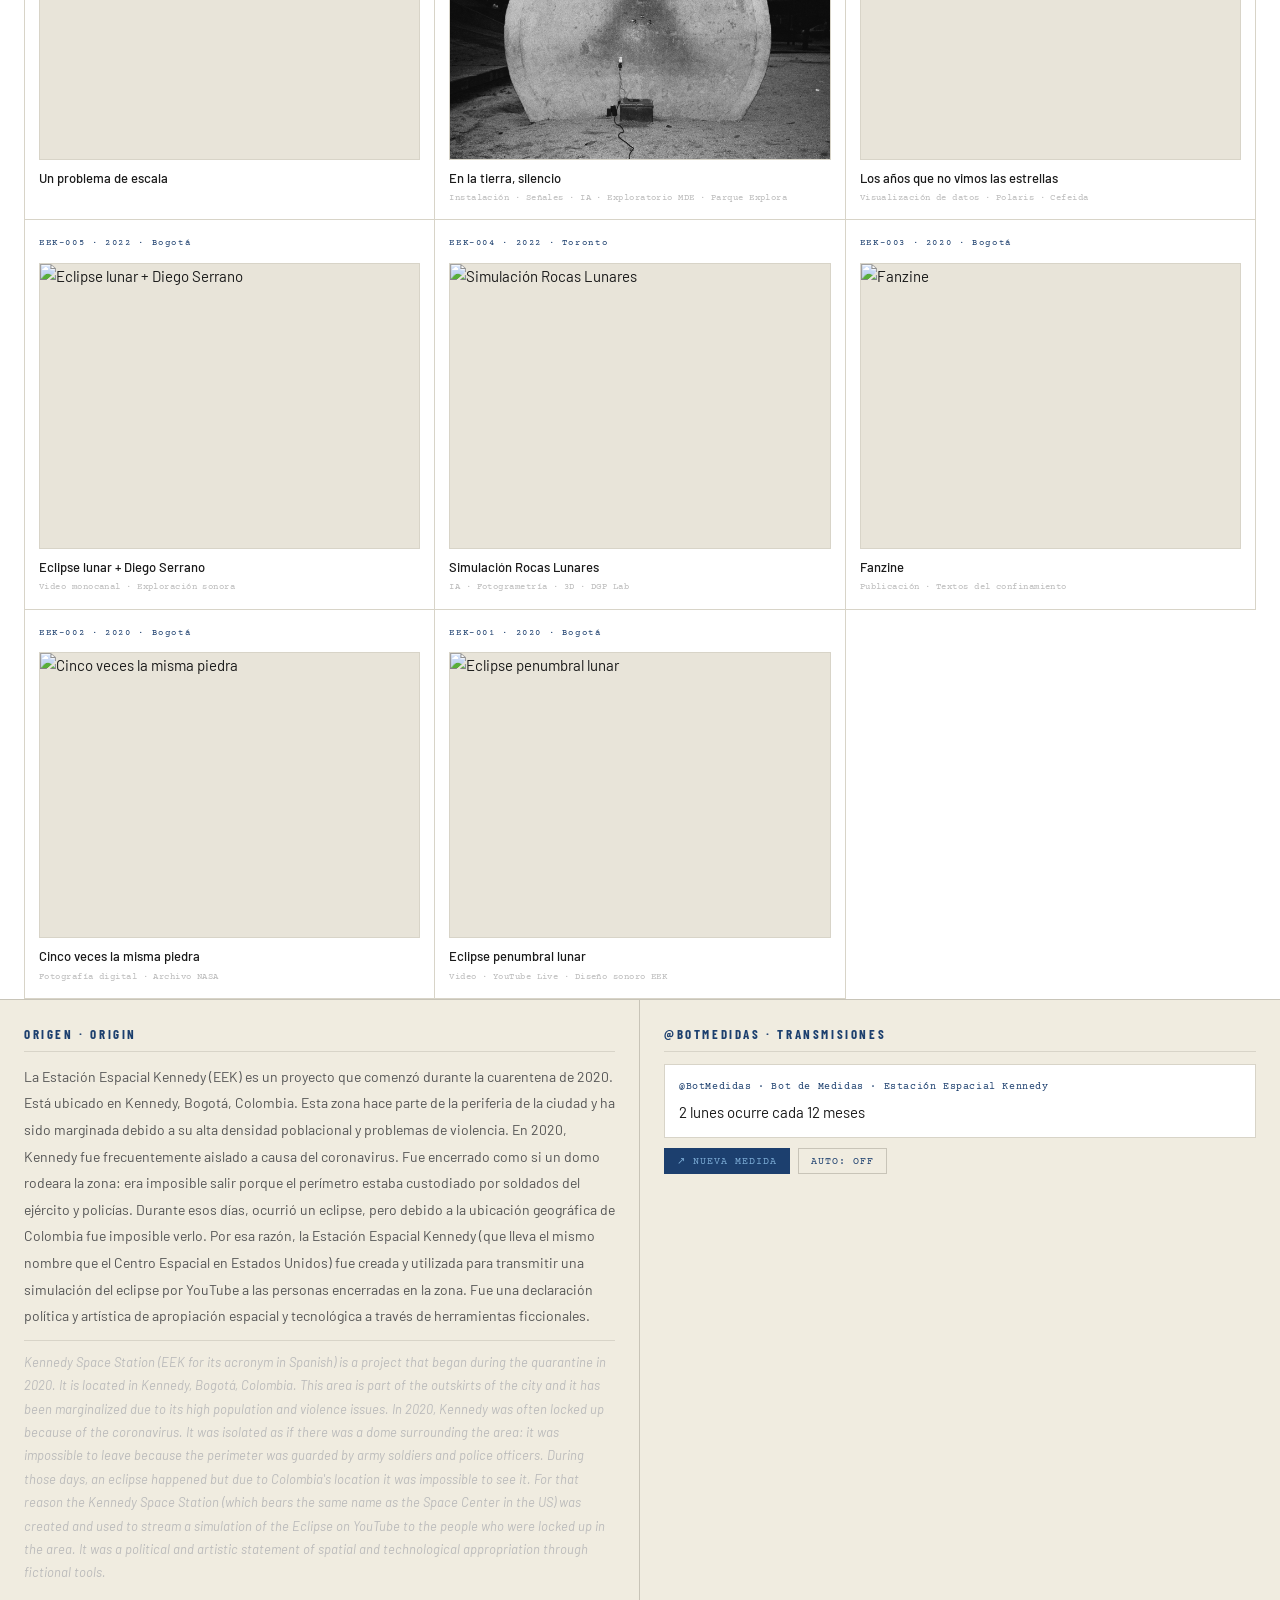
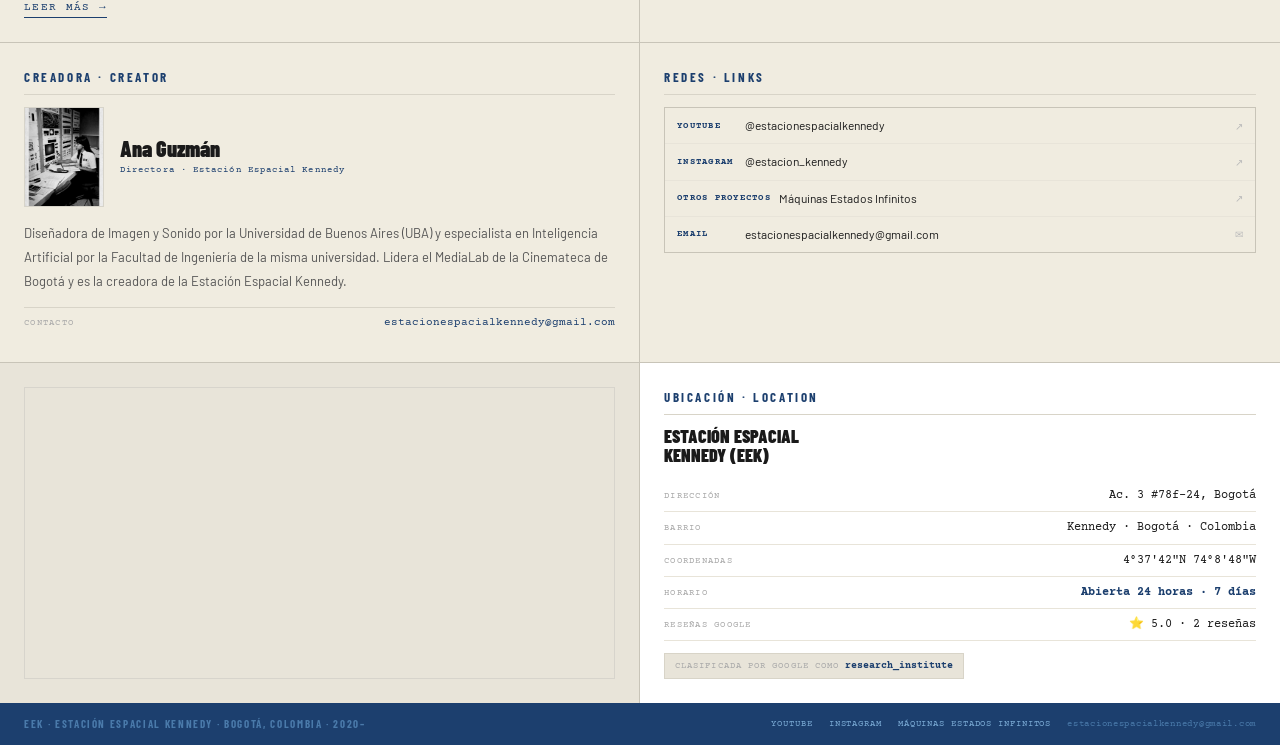
==== commit 8cb4d1c9: "en la tierra silencio" ====
--- a/index.html
+++ b/index.html
@@ -538,10 +538,10 @@
       <a class="obra-card" href="obras/eek-007.html">
         <div class="obra-card-num">EEK-007 · 2024 · Medellín</div>
         <div class="obra-card-img">
-          <img src="img/obras/eek-007.jpg" alt="En la tierra, silencio" loading="lazy">
+          <img src="img/obras/eek-007-main.jpg" alt="En la tierra, silencio" loading="lazy">
         </div>
         <div class="obra-card-name">En la tierra, silencio</div>
-        <div class="obra-card-meta">Instalación · Señales · IA · Parque Explora</div>
+        <div class="obra-card-meta">Instalación · Señales · IA · Exploratorio MDE · Parque Explora</div>
       </a>
       <a class="obra-card" href="obras/eek-006.html">
         <div class="obra-card-num">EEK-006 · 2024 · Bogotá</div>
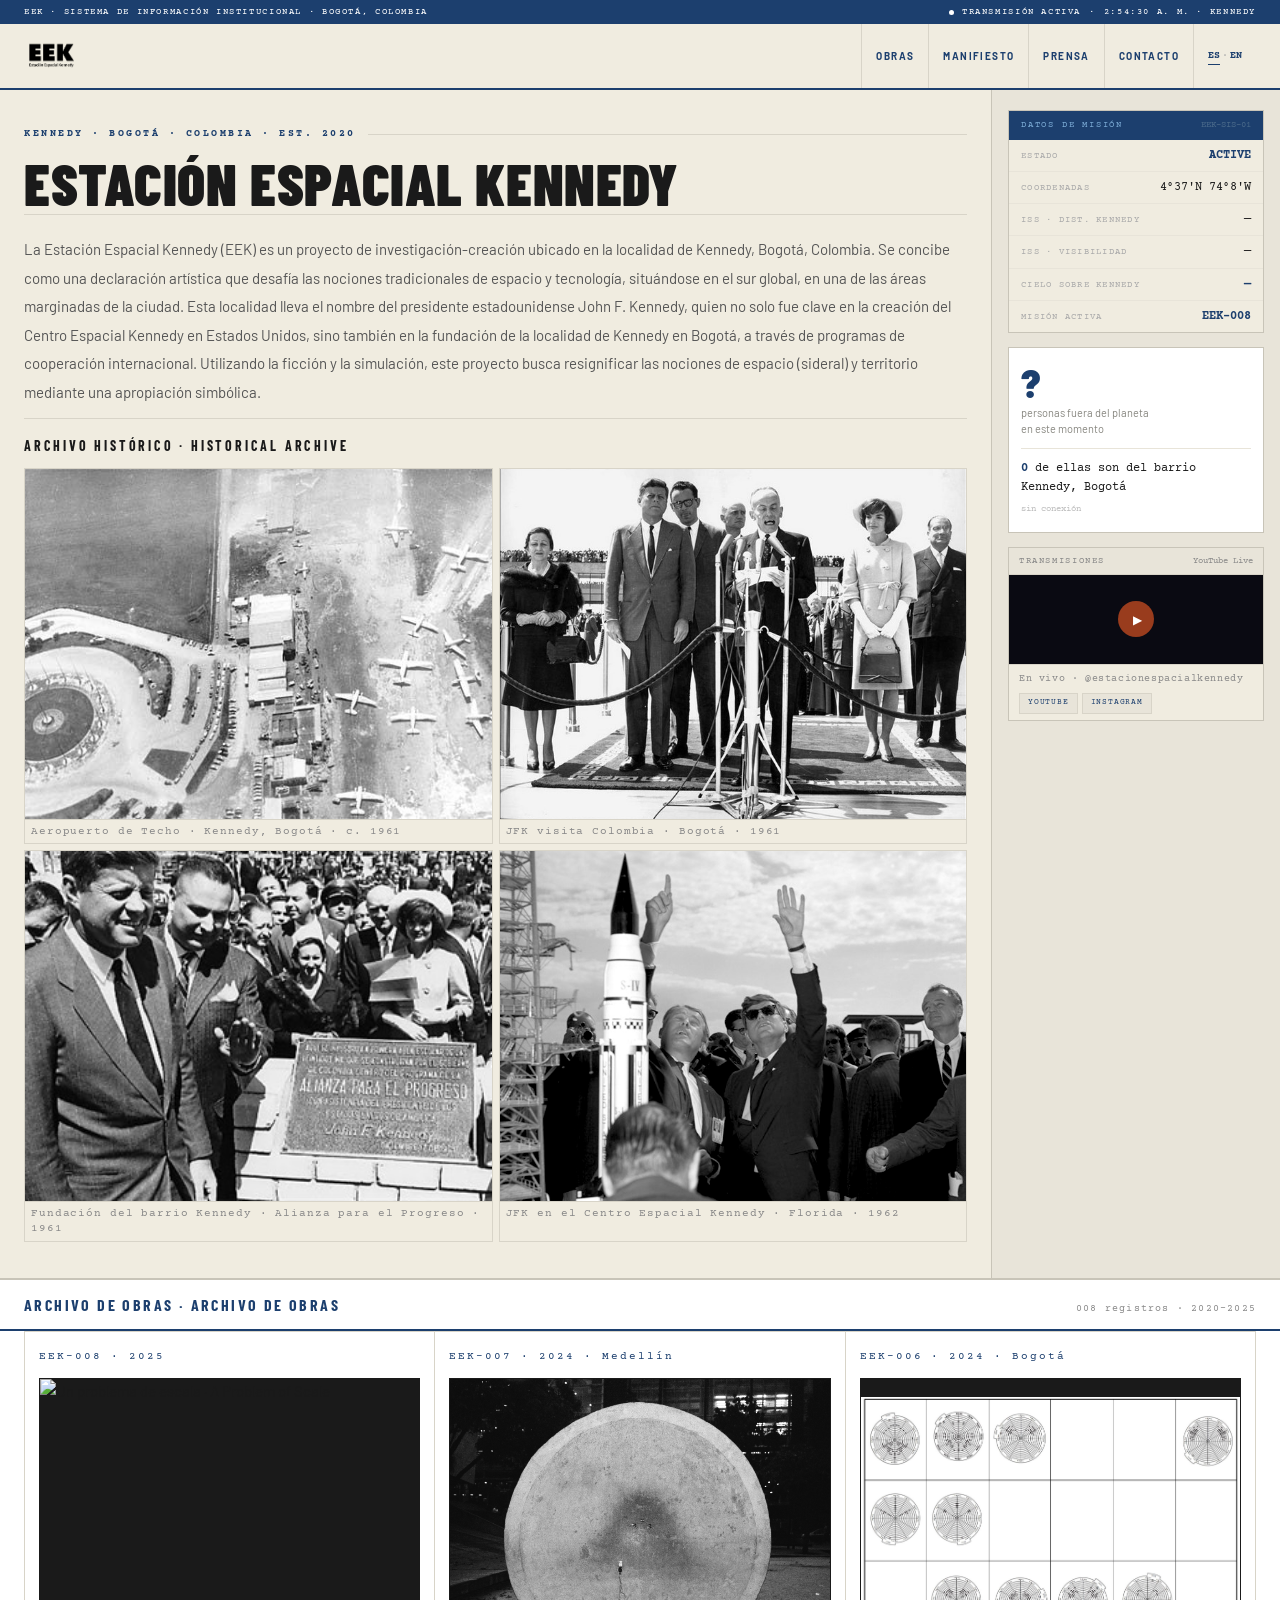
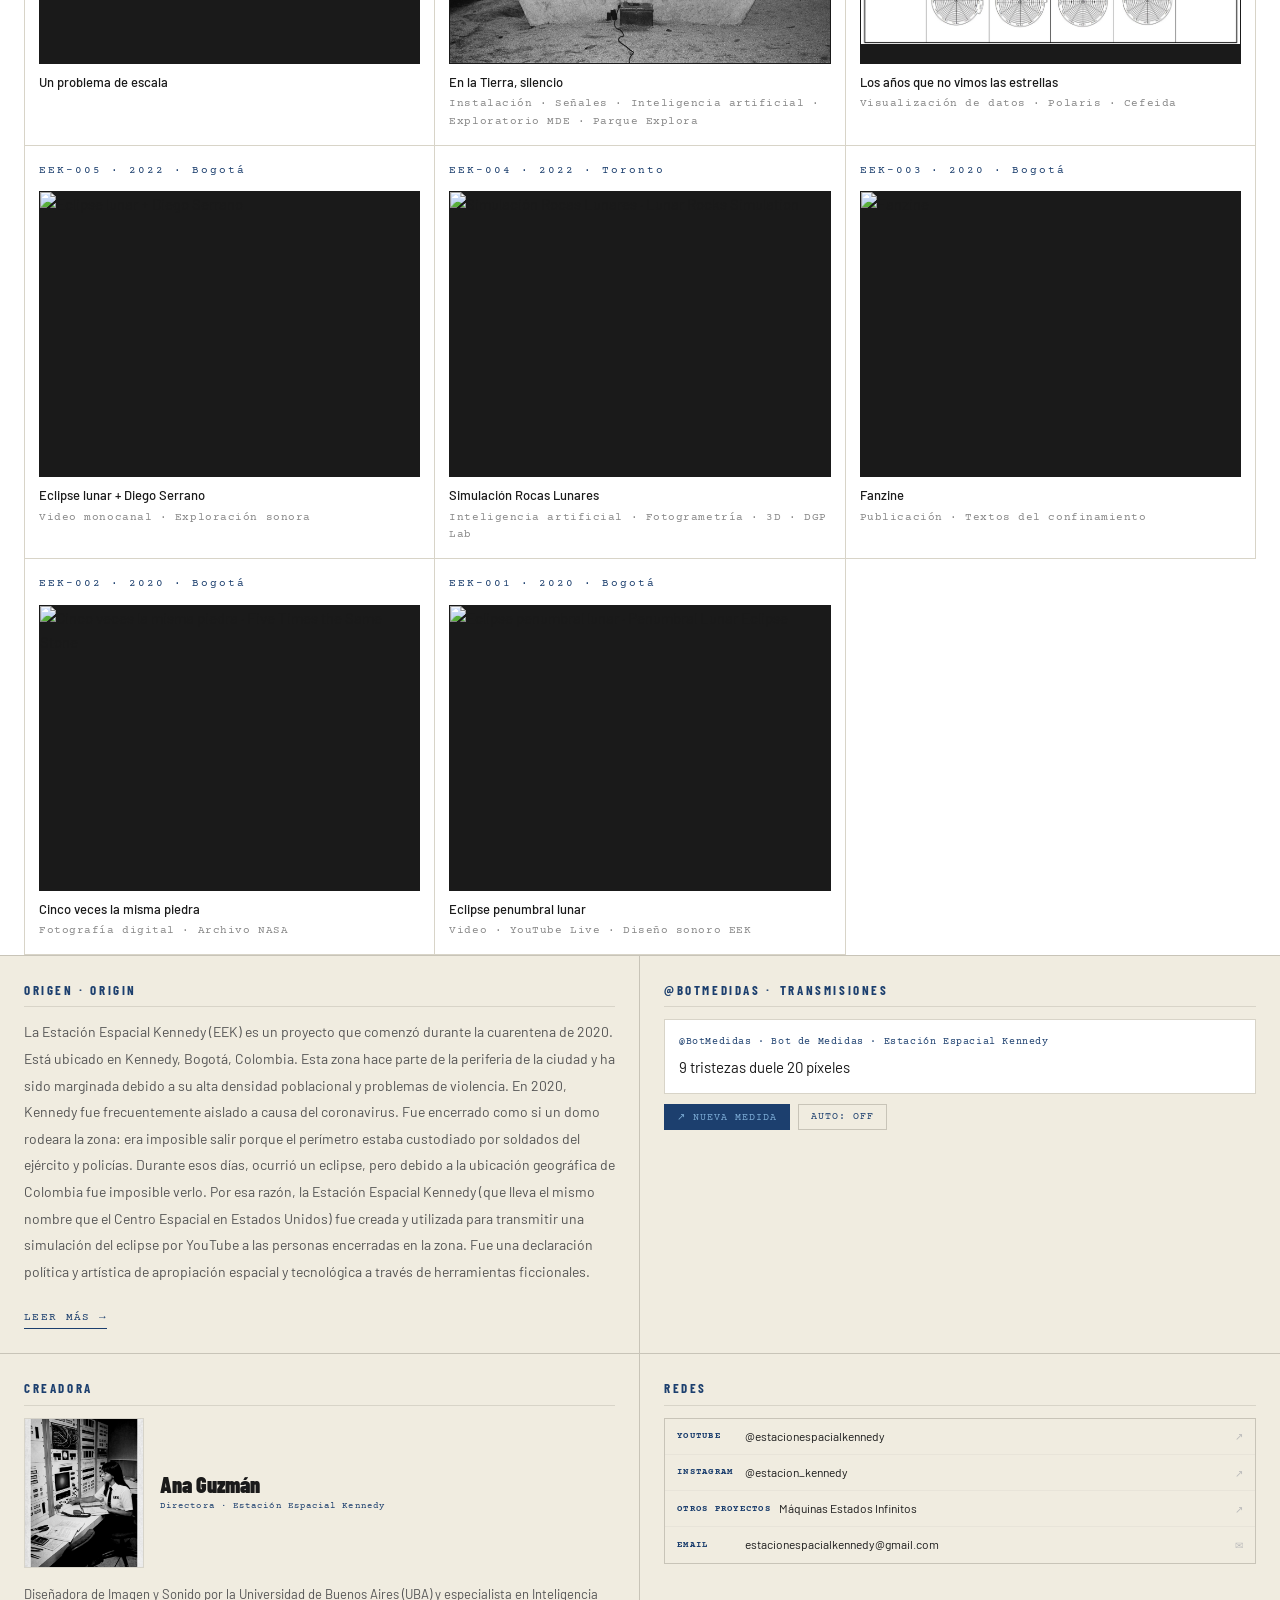
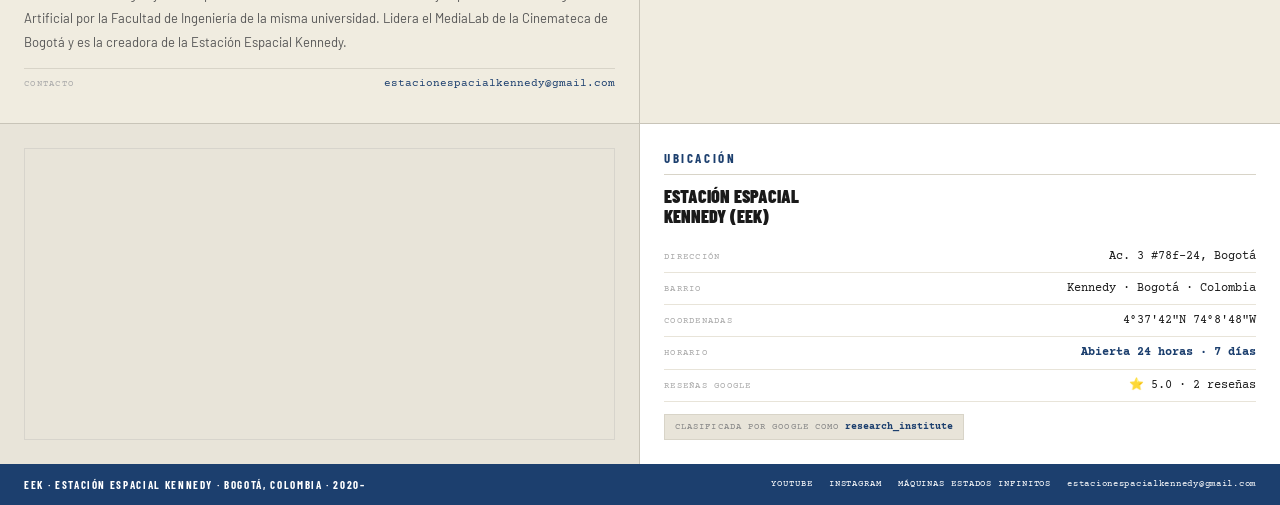
==== commit 270d3d24: "ajustes de formato, traducción y obra 006" ====
--- a/index.html
+++ b/index.html
@@ -45,32 +45,17 @@
       text-transform: uppercase;
       margin-bottom: 5px;
     }
-    .hero-title-en {
-      font-size: 13px;
-      color: var(--gris-light);
-      font-style: italic;
-      letter-spacing: 0.08em;
-      margin-bottom: 24px;
-    }
     .hero-rule { height: 1px; background: var(--beige-dark); margin-bottom: 20px; }
     .hero-body { font-size: 15px; color: #555; line-height: 1.9; margin-bottom: 12px; }
-    .hero-body-en {
-      font-size: 13px;
-      color: var(--gris-pale);
-      line-height: 1.8;
-      font-style: italic;
-      border-top: 0.5px solid var(--beige-dark);
-      padding-top: 12px;
-      margin-bottom: 20px;
-    }
 
     /* Archivo histórico */
     .archivo-label {
-      font-family: var(--mono);
-      font-size: 8px;
+      font-family: var(--cond);
+      font-size: 14px;
+      font-weight: 700;
       letter-spacing: 0.2em;
       text-transform: uppercase;
-      color: var(--gris-pale);
+      color: var(--negro);
       margin-bottom: 10px;
       padding-top: 16px;
       border-top: 1px solid var(--beige-dark);
@@ -97,8 +82,8 @@
     .archivo-item:hover img { filter: grayscale(0%); }
     .archivo-cap {
       font-family: var(--mono);
-      font-size: 7px;
-      color: var(--gris-light);
+      font-size: 11px;
+      color: #888;
       letter-spacing: 0.08em;
       padding: 4px 6px;
       background: var(--beige-mid);
@@ -127,9 +112,9 @@
       font-size: 9px;
       letter-spacing: 0.18em;
       text-transform: uppercase;
-      color: var(--gris-light);
-    }
-    .tx-date { font-family: var(--mono); font-size: 9px; color: var(--gris-pale); }
+      color: #888;
+    }
+    .tx-date { font-family: var(--mono); font-size: 9px; color: #888; }
     .tx-screen {
       width: 100%;
       height: 90px;
@@ -160,7 +145,7 @@
       padding: 6px 10px;
       font-family: var(--mono);
       font-size: 10px;
-      color: var(--gris-pale);
+      color: #888;
       letter-spacing: 0.06em;
     }
     .tx-socials {
@@ -203,10 +188,32 @@
     .obras-head-count {
       font-family: var(--mono);
       font-size: 10px;
-      color: var(--gris-light);
+      color: #888;
       letter-spacing: 0.12em;
     }
     .obras-grid-wrap { padding: 0 24px 0; }
+
+    /* Recuadros de obras: fondo negro, imagen eek-006 sin cortar */
+    .obra-card-img {
+      background: var(--negro) !important;
+      border-color: var(--negro) !important;
+    }
+    .obra-card-img img[src*="eek-006-main"] {
+      object-fit: contain !important;
+    }
+
+    /* Obra card num y meta más grandes */
+    .obra-card-num {
+      font-family: var(--mono);
+      font-size: 11px !important;
+      letter-spacing: 0.18em;
+    }
+    .obra-card-meta {
+      font-family: var(--mono);
+      font-size: 11px;
+      color: #888;
+      letter-spacing: 0.05em;
+    }
 
     /* Bottom: manifiesto + bot */
     .bottom-section {
@@ -228,14 +235,7 @@
       padding-left: 14px;
     }
     .mani-body { font-size: 14px; color: #555; line-height: 1.9; margin-bottom: 10px; }
-    .mani-body-en {
-      font-size: 13px;
-      color: var(--gris-pale);
-      line-height: 1.8;
-      border-top: 0.5px solid var(--beige-dark);
-      padding-top: 10px;
-      font-style: italic;
-    }
+
     .mani-more {
       display: inline-block;
       margin-top: 14px;
@@ -272,8 +272,8 @@
       margin-bottom: 14px;
     }
     .creator-photo {
-      width: 80px;
-      height: 100px;
+      width: 120px;
+      height: 150px;
       object-fit: cover;
       border: 1px solid var(--beige-dark);
       filter: grayscale(20%);
@@ -363,7 +363,7 @@
       font-size: 9px;
       letter-spacing: 0.12em;
       text-transform: uppercase;
-      color: var(--gris-light);
+      color: #888;
     }
     .ubic-badge-val {
       font-family: var(--mono);
@@ -372,7 +372,7 @@
       font-weight: 700;
     }
 
-    /* Footer mejorado */
+    /* Footer */
     .footer {
       background: var(--azul);
       padding: 12px 24px;
@@ -388,18 +388,58 @@
     .footer-socials a {
       font-family: var(--mono);
       font-size: 9px;
-      color: var(--azul-light);
+      color: var(--blanco);
       text-decoration: none;
       letter-spacing: 0.1em;
       transition: color 0.12s;
     }
-    .footer-socials a:hover { color: var(--blanco); }
+    .footer-socials a:hover { color: var(--azul-light); }
     .footer-email {
       font-family: var(--mono);
       font-size: 9px;
-      color: var(--azul-pale);
+      color: var(--blanco);
       letter-spacing: 0.08em;
     }
+    .footer-l {
+      font-family: var(--cond);
+      font-size: 11px;
+      font-weight: 700;
+      letter-spacing: 0.15em;
+      text-transform: uppercase;
+      color: var(--blanco);
+    }
+
+    /* Topbar texto blanco */
+    .topbar-l, .topbar-r {
+      color: var(--blanco) !important;
+    }
+    .topbar-dot {
+      background: var(--blanco) !important;
+    }
+
+    /* Logo */
+    .nav-logo-img {
+      height: 44px;
+      width: auto;
+      display: block;
+    }
+
+    /* Toggle idioma */
+    .nav-lang {
+      font-family: var(--mono);
+      font-size: 10px;
+      color: var(--azul);
+      font-weight: 700;
+      cursor: pointer;
+      user-select: none;
+    }
+    .nav-lang .lang-sep { color: var(--gris-light); font-weight: 400; margin: 0 2px; }
+    .nav-lang .lang-active { border-bottom: 1px solid var(--azul); }
+    /* Bloques bilingües: show/hide por idioma */
+    body.lang-es .lang-en { display: none !important; }
+    body.lang-es .lang-en-block { display: none !important; }
+    body.lang-en .lang-es-block { display: none !important; }
+    body.lang-en .lang-es-inline { display: none !important; }
 
     @media (max-width: 700px) {
       .hero { grid-template-columns: 1fr; }
@@ -418,29 +458,28 @@
 
 <!-- ── Topbar ──────────────────────────────────────────────── -->
 <div class="topbar">
-  <span class="topbar-l">EEK · Sistema de Información Institucional · Bogotá, Colombia</span>
+  <span class="topbar-l">EEK · <span class="lang-es-inline">Sistema de Información Institucional</span><span class="lang-en">Institutional Information System</span> · Bogotá, Colombia</span>
   <span class="topbar-r">
     <span class="topbar-dot"></span>
-    Transmisión activa · <span id="clock-kennedy">—</span>
+    <span class="lang-es-inline">Transmisión activa</span><span class="lang-en">Active transmission</span> · <span id="clock-kennedy">—</span>
   </span>
 </div>
 
 <!-- ── Nav ────────────────────────────────────────────────── -->
 <nav class="nav">
   <a class="nav-logo" href="index.html">
-    <span class="nav-logo-eek">EEK</span>
-    <div class="nav-logo-sep"></div>
-    <div class="nav-logo-name">
-      <div>Estación Espacial Kennedy</div>
-      <em>Kennedy Space Station</em>
-    </div>
+    <img class="nav-logo-img" src="img/logo-eek.png" alt="EEK · Estación Espacial Kennedy">
   </a>
   <div class="nav-links">
-    <a href="obras/index.html">Obras</a>
-    <a href="manifiesto.html">Manifiesto</a>
-    <a href="prensa.html">Prensa</a>
-    <a href="contacto.html">Contacto</a>
-    <span class="nav-lang">ES · EN</span>
+    <a href="obras/index.html"><span class="lang-es-inline">Obras</span><span class="lang-en">Works</span></a>
+    <a href="manifiesto.html"><span class="lang-es-inline">Manifiesto</span><span class="lang-en">Manifesto</span></a>
+    <a href="prensa.html"><span class="lang-es-inline">Prensa</span><span class="lang-en">Press</span></a>
+    <a href="contacto.html"><span class="lang-es-inline">Contacto</span><span class="lang-en">Contact</span></a>
+    <span class="nav-lang" id="lang-toggle" onclick="toggleLang()">
+      <span class="lang-es-label lang-active">ES</span>
+      <span class="lang-sep">·</span>
+      <span class="lang-en-label">EN</span>
+    </span>
   </div>
 </nav>
 
@@ -451,30 +490,37 @@
       Kennedy · Bogotá · Colombia · Est. 2020
       <span class="hero-eyebrow-rule"></span>
     </div>
-    <h1 class="hero-title">Estación Espacial Kennedy</h1>
-    <div class="hero-title-en">Kennedy Space Station</div>
-    <div class="hero-rule"></div>
-    <p class="hero-body">La Estación Espacial Kennedy (EEK) es un proyecto de investigación-creación ubicado en la localidad de Kennedy, Bogotá, Colombia. Se concibe como una declaración artística que desafía las nociones tradicionales de espacio y tecnología, situándose en el sur global, en una de las áreas marginadas de la ciudad. Esta localidad lleva el nombre del presidente estadounidense John F. Kennedy, quien no solo fue clave en la creación del Centro Espacial Kennedy en Estados Unidos, sino también en la fundación de la localidad de Kennedy en Bogotá, a través de programas de cooperación internacional. Utilizando la ficción y la simulación, este proyecto busca resignificar las nociones de espacio (sideral) y territorio mediante una apropiación simbólica.</p>
-    <p class="hero-body-en">The Kennedy Space Station (EEK) is a research-creation project located in the Kennedy district of Bogotá, Colombia. It is conceived as an artistic declaration that challenges traditional notions of space and technology, positioning itself in the global south, in one of the city's marginalized areas. Using fiction and simulation, this project seeks to redefine the notions of space (outer) and territory through symbolic appropriation.</p>
+    <!-- Bloque ES -->
+    <div class="lang-es-block">
+      <h1 class="hero-title">Estación Espacial Kennedy</h1>
+      <div class="hero-rule"></div>
+      <p class="hero-body">La Estación Espacial Kennedy (EEK) es un proyecto de investigación-creación ubicado en la localidad de Kennedy, Bogotá, Colombia. Se concibe como una declaración artística que desafía las nociones tradicionales de espacio y tecnología, situándose en el sur global, en una de las áreas marginadas de la ciudad. Esta localidad lleva el nombre del presidente estadounidense John F. Kennedy, quien no solo fue clave en la creación del Centro Espacial Kennedy en Estados Unidos, sino también en la fundación de la localidad de Kennedy en Bogotá, a través de programas de cooperación internacional. Utilizando la ficción y la simulación, este proyecto busca resignificar las nociones de espacio (sideral) y territorio mediante una apropiación simbólica.</p>
+    </div>
+    <!-- Bloque EN -->
+    <div class="lang-en-block">
+      <h1 class="hero-title">Kennedy Space Station</h1>
+      <div class="hero-rule"></div>
+      <p class="hero-body">The Kennedy Space Station (EEK) is a research-creation project located in the Kennedy district of Bogotá, Colombia. It is conceived as an artistic declaration that challenges traditional notions of space and technology, positioning itself in the global south, in one of the city's marginalized areas. This district is named after US President John F. Kennedy, who was key not only in the creation of the Kennedy Space Center in the United States, but also in the founding of the Kennedy district in Bogotá through international cooperation programs. Using fiction and simulation, this project seeks to redefine the notions of outer space and territory through symbolic appropriation.</p>
+    </div>
 
     <!-- Archivo histórico -->
     <div class="archivo-label">Archivo histórico · Historical archive</div>
     <div class="archivo-grid">
       <div class="archivo-item" title="Vista aérea del Aeropuerto de Techo, actual localidad de Kennedy · Bogotá, década de 1960">
         <img src="img/kennedy/kennedy-aerodromo-1961.jpg" alt="Aeropuerto de Techo · Kennedy · Bogotá · 1961" loading="lazy">
-        <div class="archivo-cap">Aeropuerto de Techo · Kennedy, Bogotá · c. 1961</div>
+        <div class="archivo-cap"><span class="lang-es-inline">Aeropuerto de Techo</span><span class="lang-en">Techo Airport</span> · Kennedy, Bogotá · c. 1961</div>
       </div>
       <div class="archivo-item" title="John F. Kennedy y Jackie Kennedy durante la visita presidencial a Bogotá · 1961">
         <img src="img/kennedy/jfk-visita-colombia-1961.jpg" alt="JFK visita Colombia · Bogotá · 1961" loading="lazy">
-        <div class="archivo-cap">JFK visita Colombia · Bogotá · 1961</div>
+        <div class="archivo-cap">JFK <span class="lang-es-inline">visita</span><span class="lang-en">visits</span> Colombia · Bogotá · 1961</div>
       </div>
       <div class="archivo-item" title="Placa fundacional de la Alianza para el Progreso en el barrio Kennedy · Bogotá · 1961">
         <img src="img/kennedy/jfk-fundacion-barrio-1961.jpg" alt="Placa fundacional Alianza para el Progreso · Kennedy · 1961" loading="lazy">
-        <div class="archivo-cap">Fundación del barrio Kennedy · Alianza para el Progreso · 1961</div>
+        <div class="archivo-cap"><span class="lang-es-inline">Fundación del barrio Kennedy · Alianza para el Progreso</span><span class="lang-en">Kennedy neighborhood foundation · Alliance for Progress</span> · 1961</div>
       </div>
       <div class="archivo-item" title="John F. Kennedy en el Kennedy Space Center · Cabo Cañaveral, Florida · 1962">
         <img src="img/kennedy/jfk-centro-espacial-1962.jpg" alt="JFK en el Centro Espacial Kennedy · Florida · 1962" loading="lazy">
-        <div class="archivo-cap">JFK en el Centro Espacial Kennedy · Florida · 1962</div>
+        <div class="archivo-cap">JFK <span class="lang-es-inline">en el Centro Espacial Kennedy</span><span class="lang-en">at Kennedy Space Center</span> · Florida · 1962</div>
       </div>
     </div>
   </div>
@@ -482,35 +528,35 @@
     <!-- Panel de telemetría -->
     <div class="data-panel">
       <div class="data-panel-head">
-        <span class="dp-title">Datos de misión · Mission data</span>
+        <span class="dp-title"><span class="lang-es-inline">Datos de misión</span><span class="lang-en">Mission data</span></span>
         <span class="dp-id">EEK-SIS-01</span>
       </div>
-      <div class="dp-row"><span class="dp-key">Estado</span><span class="dp-val dp-val-blue">ACTIVA</span></div>
-      <div class="dp-row"><span class="dp-key">Coordenadas</span><span class="dp-val">4°37'N 74°8'W</span></div>
-      <div class="dp-row"><span class="dp-key">ISS · dist. Kennedy</span><span class="dp-val" id="iss-dist">—</span></div>
-      <div class="dp-row"><span class="dp-key">ISS · visibilidad</span><span class="dp-val" id="iss-vis">—</span></div>
-      <div class="dp-row"><span class="dp-key">Cielo sobre Kennedy</span><span class="dp-val dp-val-blue" id="sky-now">—</span></div>
-      <div class="dp-row"><span class="dp-key">Misión activa</span><span class="dp-val dp-val-blue">EEK-008</span></div>
+      <div class="dp-row"><span class="dp-key"><span class="lang-es-inline">Estado</span><span class="lang-en">Status</span></span><span class="dp-val dp-val-blue">ACTIVE</span></div>
+      <div class="dp-row"><span class="dp-key"><span class="lang-es-inline">Coordenadas</span><span class="lang-en">Coordinates</span></span><span class="dp-val">4°37'N 74°8'W</span></div>
+      <div class="dp-row"><span class="dp-key"><span class="lang-es-inline">ISS · dist. Kennedy</span><span class="lang-en">ISS · dist. Kennedy</span></span><span class="dp-val" id="iss-dist">—</span></div>
+      <div class="dp-row"><span class="dp-key"><span class="lang-es-inline">ISS · visibilidad</span><span class="lang-en">ISS · visibility</span></span><span class="dp-val" id="iss-vis">—</span></div>
+      <div class="dp-row"><span class="dp-key"><span class="lang-es-inline">Cielo sobre Kennedy</span><span class="lang-en">Sky over Kennedy</span></span><span class="dp-val dp-val-blue" id="sky-now">—</span></div>
+      <div class="dp-row"><span class="dp-key"><span class="lang-es-inline">Misión activa</span><span class="lang-en">Active mission</span></span><span class="dp-val dp-val-blue">EEK-008</span></div>
     </div>
 
     <!-- Astronautas -->
     <div class="astro-block">
       <div class="astro-num" id="astro-count">—</div>
-      <div class="astro-label">personas fuera del planeta<br>en este momento</div>
-      <div class="astro-kennedy"><strong>0</strong> de ellas son del barrio Kennedy, Bogotá</div>
-      <div class="astro-names" id="astro-names">cargando...</div>
-    </div>
-
-    <!-- Última transmisión ── ahora con link a YouTube -->
+      <div class="astro-label"><span class="lang-es-inline">personas fuera del planeta<br>en este momento</span><span class="lang-en">people outside the planet<br>at this moment</span></div>
+      <div class="astro-kennedy"><strong>0</strong> <span class="lang-es-inline">de ellas son del barrio Kennedy, Bogotá</span><span class="lang-en">of them are from Kennedy neighborhood, Bogotá</span></div>
+      <div class="astro-names" id="astro-names"><span class="lang-es-inline">cargando...</span><span class="lang-en">loading...</span></div>
+    </div>
+
+    <!-- Última transmisión -->
     <div class="tx-panel">
       <div class="tx-head">
-        <span class="tx-label">Transmisiones</span>
+        <span class="tx-label"><span class="lang-es-inline">Transmisiones</span><span class="lang-en">Transmissions</span></span>
         <span class="tx-date">YouTube Live</span>
       </div>
-      <a class="tx-screen tx-screen-link" href="https://www.youtube.com/@estacionespacialkennedy/streams" target="_blank" rel="noopener" title="Ver transmisiones en vivo">
+      <a class="tx-screen tx-screen-link" href="https://www.youtube.com/@estacionespacialkennedy/streams" target="_blank" rel="noopener" title="<span class='lang-es-inline'>Ver transmisiones en vivo</span><span class='lang-en'>Watch live streams</span>">
         <div class="tx-play">▶</div>
       </a>
-      <div class="tx-cap">En vivo · @estacionespacialkennedy</div>
+      <div class="tx-cap"><span class="lang-es-inline">En vivo</span><span class="lang-en">Live</span> · @estacionespacialkennedy</div>
       <div class="tx-socials">
         <a class="tx-social-link" href="https://www.youtube.com/@estacionespacialkennedy" target="_blank" rel="noopener">YouTube</a>
         <a class="tx-social-link" href="https://www.instagram.com/estacion_kennedy/" target="_blank" rel="noopener">Instagram</a>
@@ -522,50 +568,50 @@
 <!-- ── Obras ───────────────────────────────────────────────── -->
 <section class="obras-section">
   <div class="obras-head">
-    <span class="obras-head-title">Archivo de obras · Works archive</span>
-    <span class="obras-head-count">008 registros · 2020–2025</span>
+    <span class="obras-head-title"><span class="lang-es-inline">Archivo de obras</span><span class="lang-en">Works archive</span> · <span class="lang-en">Works archive</span><span class="lang-es-inline">Archivo de obras</span></span>
+    <span class="obras-head-count">008 <span class="lang-es-inline">registros</span><span class="lang-en">records</span> · 2020–2025</span>
   </div>
   <div class="obras-grid-wrap">
     <div class="obra-grid">
       <a class="obra-card" href="obras/eek-008.html">
         <div class="obra-card-num">EEK-008 · 2025</div>
         <div class="obra-card-img">
-          <img src="img/obras/eek-008.jpg" alt="Un problema de escala" loading="lazy">
+          <img src="img/obras/eek-008.jpg" alt="Un problema de escala · A Problem of Scale" loading="lazy">
         </div>
-        <div class="obra-card-name">Un problema de escala</div>
+        <div class="obra-card-name"><span class="lang-es-inline">Un problema de escala</span><span class="lang-en">A Problem of Scale</span></div>
         <div class="obra-card-meta"></div>
       </a>
       <a class="obra-card" href="obras/eek-007.html">
         <div class="obra-card-num">EEK-007 · 2024 · Medellín</div>
         <div class="obra-card-img">
-          <img src="img/obras/eek-007-main.jpg" alt="En la tierra, silencio" loading="lazy">
+          <img src="img/obras/eek-007-main.jpg" alt="En la Tierra, silencio · On Earth, Silence" loading="lazy">
         </div>
-        <div class="obra-card-name">En la tierra, silencio</div>
-        <div class="obra-card-meta">Instalación · Señales · IA · Exploratorio MDE · Parque Explora</div>
+        <div class="obra-card-name"><span class="lang-es-inline">En la Tierra, silencio</span><span class="lang-en">On Earth, Silence</span></div>
+        <div class="obra-card-meta"><span class="lang-es-inline">Instalación · Señales · Inteligencia artificial · Exploratorio MDE · Parque Explora</span><span class="lang-en">Installation · Signals · Artificial Intelligence · Exploratorio MDE · Parque Explora</span></div>
       </a>
       <a class="obra-card" href="obras/eek-006.html">
         <div class="obra-card-num">EEK-006 · 2024 · Bogotá</div>
         <div class="obra-card-img">
-          <img src="img/obras/eek-006.jpg" alt="Los años que no vimos las estrellas" loading="lazy">
+          <img src="img/obras/eek-006-main.jpg" alt="Los años que no vimos las estrellas · The Years We Didn't See the Stars" loading="lazy">
         </div>
-        <div class="obra-card-name">Los años que no vimos las estrellas</div>
-        <div class="obra-card-meta">Visualización de datos · Polaris · Cefeida</div>
+        <div class="obra-card-name"><span class="lang-es-inline">Los años que no vimos las estrellas</span><span class="lang-en">The Years We Didn't See the Stars</span></div>
+        <div class="obra-card-meta"><span class="lang-es-inline">Visualización de datos · Polaris · Cefeida</span><span class="lang-en">Data visualization · Polaris · Cepheid</span></div>
       </a>
       <a class="obra-card" href="obras/eek-005.html">
         <div class="obra-card-num">EEK-005 · 2022 · Bogotá</div>
         <div class="obra-card-img">
           <img src="img/obras/eek-005.jpg" alt="Eclipse lunar + Diego Serrano" loading="lazy">
         </div>
-        <div class="obra-card-name">Eclipse lunar + Diego Serrano</div>
-        <div class="obra-card-meta">Video monocanal · Exploración sonora</div>
+        <div class="obra-card-name"><span class="lang-es-inline">Eclipse lunar + Diego Serrano</span><span class="lang-en">Lunar Eclipse + Diego Serrano</span></div>
+        <div class="obra-card-meta"><span class="lang-es-inline">Video monocanal · Exploración sonora</span><span class="lang-en">Single channel video · Sound exploration</span></div>
       </a>
       <a class="obra-card" href="obras/eek-004.html">
         <div class="obra-card-num">EEK-004 · 2022 · Toronto</div>
         <div class="obra-card-img">
-          <img src="img/obras/eek-004.jpg" alt="Simulación Rocas Lunares" loading="lazy">
+          <img src="img/obras/eek-004.jpg" alt="Simulación Rocas Lunares · Lunar Rocks Simulation" loading="lazy">
         </div>
-        <div class="obra-card-name">Simulación Rocas Lunares</div>
-        <div class="obra-card-meta">IA · Fotogrametría · 3D · DGP Lab</div>
+        <div class="obra-card-name"><span class="lang-es-inline">Simulación Rocas Lunares</span><span class="lang-en">Lunar Rocks Simulation</span></div>
+        <div class="obra-card-meta"><span class="lang-es-inline">Inteligencia artificial · Fotogrametría · 3D · DGP Lab</span><span class="lang-en">Artificial Intelligence · Photogrammetry · 3D · DGP Lab</span></div>
       </a>
       <a class="obra-card" href="obras/eek-003.html">
         <div class="obra-card-num">EEK-003 · 2020 · Bogotá</div>
@@ -573,23 +619,23 @@
           <img src="img/obras/eek-003.jpg" alt="Fanzine" loading="lazy">
         </div>
         <div class="obra-card-name">Fanzine</div>
-        <div class="obra-card-meta">Publicación · Textos del confinamiento</div>
+        <div class="obra-card-meta"><span class="lang-es-inline">Publicación · Textos del confinamiento</span><span class="lang-en">Publication · Confinement texts</span></div>
       </a>
       <a class="obra-card" href="obras/eek-002.html">
         <div class="obra-card-num">EEK-002 · 2020 · Bogotá</div>
         <div class="obra-card-img">
-          <img src="img/obras/eek-002.jpg" alt="Cinco veces la misma piedra" loading="lazy">
+          <img src="img/obras/eek-002.jpg" alt="Cinco veces la misma piedra · Five Times the Same Stone" loading="lazy">
         </div>
-        <div class="obra-card-name">Cinco veces la misma piedra</div>
-        <div class="obra-card-meta">Fotografía digital · Archivo NASA</div>
+        <div class="obra-card-name"><span class="lang-es-inline">Cinco veces la misma piedra</span><span class="lang-en">Five Times the Same Stone</span></div>
+        <div class="obra-card-meta"><span class="lang-es-inline">Fotografía digital · Archivo NASA</span><span class="lang-en">Digital photography · NASA Archive</span></div>
       </a>
       <a class="obra-card" href="obras/eek-001.html">
         <div class="obra-card-num">EEK-001 · 2020 · Bogotá</div>
         <div class="obra-card-img">
-          <img src="img/obras/eek-001.jpg" alt="Eclipse penumbral lunar" loading="lazy">
+          <img src="img/obras/eek-001.jpg" alt="Eclipse penumbral lunar · Penumbral Lunar Eclipse" loading="lazy">
         </div>
-        <div class="obra-card-name">Eclipse penumbral lunar</div>
-        <div class="obra-card-meta">Video · YouTube Live · Diseño sonoro EEK</div>
+        <div class="obra-card-name"><span class="lang-es-inline">Eclipse penumbral lunar</span><span class="lang-en">Penumbral Lunar Eclipse</span></div>
+        <div class="obra-card-meta"><span class="lang-es-inline">Video · YouTube Live · Diseño sonoro EEK</span><span class="lang-en">Video · YouTube Live · EEK Sound Design</span></div>
       </a>
     </div>
   </div>
@@ -599,19 +645,25 @@
 <section class="bottom-section">
   <div class="manifiesto-col">
     <div class="sec-label">Origen · Origin</div>
-    <p class="mani-body">La Estación Espacial Kennedy (EEK) es un proyecto que comenzó durante la cuarentena de 2020. Está ubicado en Kennedy, Bogotá, Colombia. Esta zona hace parte de la periferia de la ciudad y ha sido marginada debido a su alta densidad poblacional y problemas de violencia. En 2020, Kennedy fue frecuentemente aislado a causa del coronavirus. Fue encerrado como si un domo rodeara la zona: era imposible salir porque el perímetro estaba custodiado por soldados del ejército y policías. Durante esos días, ocurrió un eclipse, pero debido a la ubicación geográfica de Colombia fue imposible verlo. Por esa razón, la Estación Espacial Kennedy (que lleva el mismo nombre que el Centro Espacial en Estados Unidos) fue creada y utilizada para transmitir una simulación del eclipse por YouTube a las personas encerradas en la zona. Fue una declaración política y artística de apropiación espacial y tecnológica a través de herramientas ficcionales.</p>
-    <p class="mani-body-en">Kennedy Space Station (EEK for its acronym in Spanish) is a project that began during the quarantine in 2020. It is located in Kennedy, Bogotá, Colombia. This area is part of the outskirts of the city and it has been marginalized due to its high population and violence issues. In 2020, Kennedy was often locked up because of the coronavirus. It was isolated as if there was a dome surrounding the area: it was impossible to leave because the perimeter was guarded by army soldiers and police officers. During those days, an eclipse happened but due to Colombia's location it was impossible to see it. For that reason the Kennedy Space Station (which bears the same name as the Space Center in the US) was created and used to stream a simulation of the Eclipse on YouTube to the people who were locked up in the area. It was a political and artistic statement of spatial and technological appropriation through fictional tools.</p>
+    <!-- Bloque ES -->
+    <div class="lang-es-block">
+      <p class="mani-body">La Estación Espacial Kennedy (EEK) es un proyecto que comenzó durante la cuarentena de 2020. Está ubicado en Kennedy, Bogotá, Colombia. Esta zona hace parte de la periferia de la ciudad y ha sido marginada debido a su alta densidad poblacional y problemas de violencia. En 2020, Kennedy fue frecuentemente aislado a causa del coronavirus. Fue encerrado como si un domo rodeara la zona: era imposible salir porque el perímetro estaba custodiado por soldados del ejército y policías. Durante esos días, ocurrió un eclipse, pero debido a la ubicación geográfica de Colombia fue imposible verlo. Por esa razón, la Estación Espacial Kennedy (que lleva el mismo nombre que el Centro Espacial en Estados Unidos) fue creada y utilizada para transmitir una simulación del eclipse por YouTube a las personas encerradas en la zona. Fue una declaración política y artística de apropiación espacial y tecnológica a través de herramientas ficcionales.</p>
+    </div>
+    <!-- Bloque EN -->
+    <div class="lang-en-block">
+      <p class="mani-body">The Kennedy Space Station (EEK) is a project that began during the quarantine in 2020. It is located in Kennedy, Bogotá, Colombia. This area is part of the outskirts of the city and has been marginalized due to its high population density and violence issues. In 2020, Kennedy was frequently isolated because of the coronavirus. It was locked down as if a dome surrounded the area: it was impossible to leave because the perimeter was guarded by army soldiers and police officers. During those days, an eclipse occurred, but due to Colombia's geographic location it was impossible to see it. For that reason, the Kennedy Space Station (which bears the same name as the Space Center in the US) was created and used to stream a simulation of the eclipse on YouTube to the people who were locked up in the area. It was a political and artistic statement of spatial and technological appropriation through fictional tools.</p>
+    </div>
     <a class="mani-more" href="manifiesto.html">Leer más →</a>
   </div>
   <div class="bot-col">
-    <div class="sec-label">@BotMedidas · Transmisiones</div>
+    <div class="sec-label">@BotMedidas · <span class="lang-es-inline">Transmisiones</span><span class="lang-en">Transmissions</span></div>
     <div class="bot-tweet">
-      <div class="bot-handle">@BotMedidas · Bot de Medidas · Estación Espacial Kennedy</div>
+      <div class="bot-handle">@BotMedidas · <span class="lang-es-inline">Bot de Medidas · Estación Espacial Kennedy</span><span class="lang-en">Measures Bot · Kennedy Space Station</span></div>
       <div class="bot-text" id="bot-out">—</div>
     </div>
     <div class="bot-controls">
-      <button class="btn btn-primary" id="btn-gen">↗ Nueva medida</button>
-      <button class="btn" id="btn-auto">Auto: OFF</button>
+      <button class="btn btn-primary" id="btn-gen">↗ <span class="lang-es-inline">Nueva medida</span><span class="lang-en">New measure</span></button>
+      <button class="btn" id="btn-auto">Auto: <span class="lang-es-inline">OFF</span><span class="lang-en">OFF</span></button>
     </div>
   </div>
 </section>
@@ -619,22 +671,27 @@
 <!-- ── Creadora + Contacto ─────────────────────────────────── -->
 <section class="creator-section">
   <div class="creator-col">
-    <div class="sec-label">Creadora · Creator</div>
+    <div class="sec-label"><span class="lang-es-inline">Creadora</span><span class="lang-en">Creator</span></div>
     <div class="creator-profile">
       <img class="creator-photo" src="img/ana-guzman.jpg" alt="Ana Guzmán">
       <div class="creator-info">
         <div class="creator-name">Ana Guzmán</div>
-        <div class="creator-role">Directora · Estación Espacial Kennedy</div>
+        <div class="creator-role"><span class="lang-es-inline">Directora · Estación Espacial Kennedy</span><span class="lang-en">Director · Kennedy Space Station</span></div>
       </div>
     </div>
-    <p class="creator-bio">Diseñadora de Imagen y Sonido por la Universidad de Buenos Aires (UBA) y especialista en Inteligencia Artificial por la Facultad de Ingeniería de la misma universidad. Lidera el MediaLab de la Cinemateca de Bogotá y es la creadora de la Estación Espacial Kennedy.</p>
+    <div class="lang-es-block">
+      <p class="creator-bio">Diseñadora de Imagen y Sonido por la Universidad de Buenos Aires (UBA) y especialista en Inteligencia Artificial por la Facultad de Ingeniería de la misma universidad. Lidera el MediaLab de la Cinemateca de Bogotá y es la creadora de la Estación Espacial Kennedy.</p>
+    </div>
+    <div class="lang-en-block">
+      <p class="creator-bio">Image and Sound Designer from the University of Buenos Aires (UBA) and specialist in Artificial Intelligence from the Faculty of Engineering of the same university. She leads the MediaLab of the Cinemateca de Bogotá and is the creator of the Kennedy Space Station.</p>
+    </div>
     <div class="creator-email">
-      <span class="dp-key">Contacto</span>
+      <span class="dp-key"><span class="lang-es-inline">Contacto</span><span class="lang-en">Contact</span></span>
       <a href="mailto:estacionespacialkennedy@gmail.com">estacionespacialkennedy@gmail.com</a>
     </div>
   </div>
   <div class="social-col">
-    <div class="sec-label">Redes · Links</div>
+    <div class="sec-label"><span class="lang-es-inline">Redes</span><span class="lang-en">Links</span></div>
     <div class="links-block">
       <a class="link-item" href="https://www.youtube.com/@estacionespacialkennedy" target="_blank" rel="noopener">
         <span class="link-item-type">YOUTUBE</span>
@@ -647,7 +704,7 @@
         <span class="link-item-arrow">↗</span>
       </a>
       <a class="link-item" href="https://www.maquinasestadosinfinitos.net/" target="_blank" rel="noopener">
-        <span class="link-item-type">OTROS PROYECTOS</span>
+        <span class="link-item-type"><span class="lang-es-inline">OTROS PROYECTOS</span><span class="lang-en">OTHER PROJECTS</span></span>
         <span class="link-item-label">Máquinas Estados Infinitos</span>
         <span class="link-item-arrow">↗</span>
       </a>
@@ -672,30 +729,30 @@
     </iframe>
   </div>
   <div class="ubic-info">
-    <div class="sec-label">Ubicación · Location</div>
+    <div class="sec-label"><span class="lang-es-inline">Ubicación</span><span class="lang-en">Location</span></div>
     <div class="ubic-name">ESTACIÓN ESPACIAL<br>KENNEDY (EEK)</div>
     <div class="dp-row" style="padding:6px 0;border-bottom:0.5px solid var(--beige)">
-      <span class="dp-key">Dirección</span>
+      <span class="dp-key"><span class="lang-es-inline">Dirección</span><span class="lang-en">Address</span></span>
       <span class="dp-val">Ac. 3 #78f-24, Bogotá</span>
     </div>
     <div class="dp-row" style="padding:6px 0;border-bottom:0.5px solid var(--beige)">
-      <span class="dp-key">Barrio</span>
+      <span class="dp-key"><span class="lang-es-inline">Barrio</span><span class="lang-en">Neighborhood</span></span>
       <span class="dp-val">Kennedy · Bogotá · Colombia</span>
     </div>
     <div class="dp-row" style="padding:6px 0;border-bottom:0.5px solid var(--beige)">
-      <span class="dp-key">Coordenadas</span>
+      <span class="dp-key"><span class="lang-es-inline">Coordenadas</span><span class="lang-en">Coordinates</span></span>
       <span class="dp-val">4°37'42"N 74°8'48"W</span>
     </div>
     <div class="dp-row" style="padding:6px 0;border-bottom:0.5px solid var(--beige)">
-      <span class="dp-key">Horario</span>
-      <span class="dp-val dp-val-blue">Abierta 24 horas · 7 días</span>
+      <span class="dp-key"><span class="lang-es-inline">Horario</span><span class="lang-en">Hours</span></span>
+      <span class="dp-val dp-val-blue"><span class="lang-es-inline">Abierta 24 horas · 7 días</span><span class="lang-en">Open 24 hours · 7 days</span></span>
     </div>
     <div class="dp-row" style="padding:6px 0">
-      <span class="dp-key">Reseñas Google</span>
-      <span class="dp-val">⭐ 5.0 · 2 reseñas</span>
+      <span class="dp-key"><span class="lang-es-inline">Reseñas Google</span><span class="lang-en">Google Reviews</span></span>
+      <span class="dp-val">⭐ 5.0 · 2 <span class="lang-es-inline">reseñas</span><span class="lang-en">reviews</span></span>
     </div>
     <div class="ubic-badge">
-      <span class="ubic-badge-label">Clasificada por Google como</span>
+      <span class="ubic-badge-label"><span class="lang-es-inline">Clasificada por Google como</span><span class="lang-en">Classified by Google as</span></span>
       <span class="ubic-badge-val">research_institute</span>
     </div>
   </div>
@@ -716,8 +773,75 @@
 <script>
   EEK.initAPIs();
   EEK.initBot('bot-out', 'btn-gen', 'btn-auto');
-  // Cuando tengas los tweets reales:
-  // EEK.cargarTweetsReales('js/tweets.json');
+
+  // ── Toggle ES / EN ──
+  function toggleLang() {
+    const body = document.body;
+    const isEs = body.classList.contains('lang-es');
+    if (isEs) {
+      body.classList.remove('lang-es');
+      body.classList.add('lang-en');
+      localStorage.setItem('eek-lang', 'en');
+    } else {
+      body.classList.remove('lang-en');
+      body.classList.add('lang-es');
+      localStorage.setItem('eek-lang', 'es');
+    }
+    updateLangLabels();
+  }
+  function updateLangLabels() {
+    const isEs = document.body.classList.contains('lang-es');
+    const esLabel = document.querySelector('.lang-es-label');
+    const enLabel = document.querySelector('.lang-en-label');
+    if (esLabel) esLabel.classList.toggle('lang-active', isEs);
+    if (enLabel) enLabel.classList.toggle('lang-active', !isEs);
+  }
+  // Inicializar: por defecto ES (textos en inglés ocultos)
+  const savedLang = localStorage.getItem('eek-lang') || 'es';
+  document.body.classList.add('lang-' + savedLang);
+  updateLangLabels();
+
+  // ── Traducción de valores dinámicos del JS ──
+  const tr = {
+    es: {
+      'Zona iluminada': 'Zona iluminada',
+      'Zona oscura': 'Zona oscura',
+      'Día · cielo visible sobre Kennedy': 'Día · cielo visible sobre Kennedy',
+      'Noche · oscuridad activa sobre Kennedy': 'Noche · oscuridad activa sobre Kennedy',
+      'Sin señal': 'Sin señal',
+      'cargando...': 'cargando...',
+      'sin conexión': 'sin conexión',
+      'En vivo': 'En vivo',
+    },
+    en: {
+      'Zona iluminada': 'Illuminated zone',
+      'Zona oscura': 'Dark zone',
+      'Día · cielo visible sobre Kennedy': 'Day · sky visible over Kennedy',
+      'Noche · oscuridad activa sobre Kennedy': 'Night · active darkness over Kennedy',
+      'Sin señal': 'No signal',
+      'cargando...': 'loading...',
+      'sin conexión': 'no connection',
+      'En vivo': 'Live',
+    }
+  };
+  function translateDynamic() {
+    const lang = document.body.classList.contains('lang-en') ? 'en' : 'es';
+    ['iss-vis', 'sky-now', 'astro-names'].forEach(id => {
+      const el = document.getElementById(id);
+      if (!el) return;
+      const text = el.textContent;
+      for (const [es, en] of Object.entries(tr.en)) {
+        if (text.includes(es)) el.textContent = text.replace(es, tr[lang][es] || es);
+      }
+    });
+  }
+  // Observar cambios en el DOM para traducir valores dinámicos
+  const observer = new MutationObserver(translateDynamic);
+  ['iss-vis', 'sky-now', 'astro-names'].forEach(id => {
+    const el = document.getElementById(id);
+    if (el) observer.observe(el, { childList: true, subtree: true, characterData: true });
+  });
+  setInterval(translateDynamic, 3000);
 </script>
 </body>
 </html>
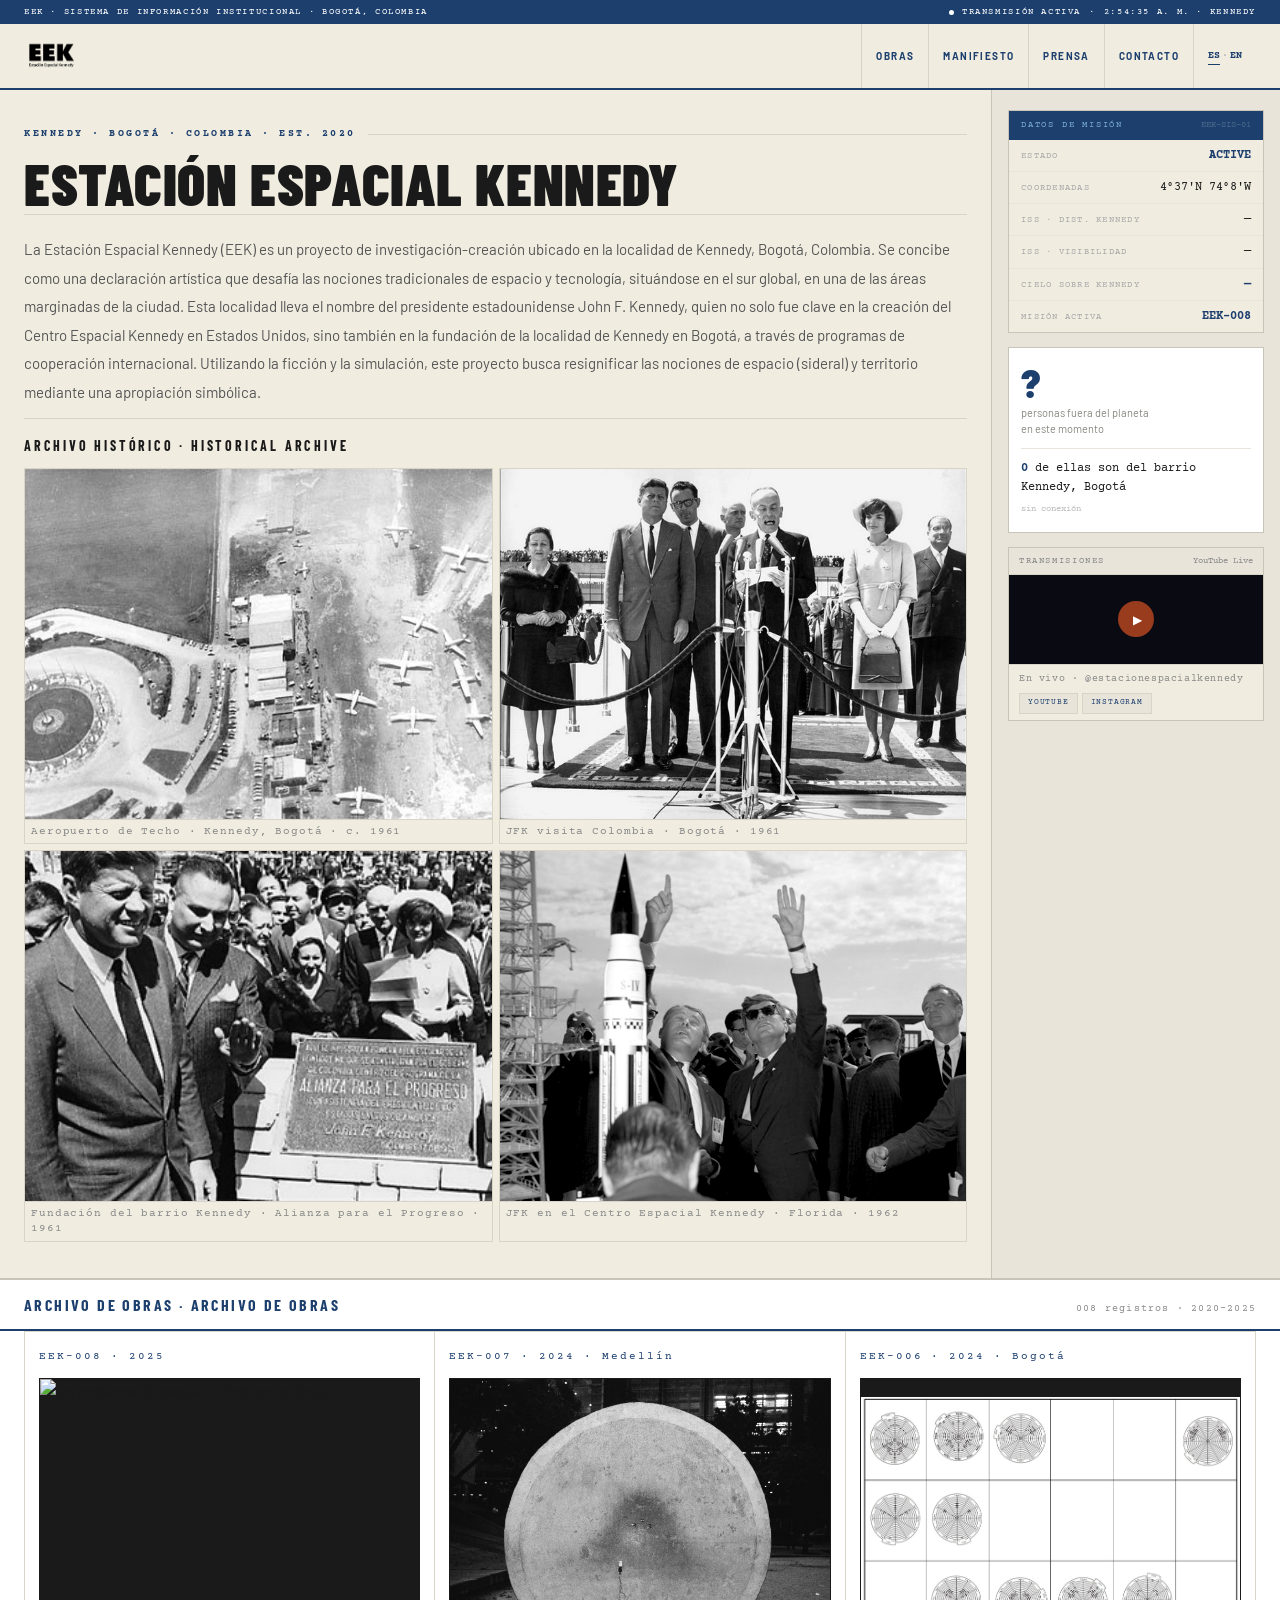
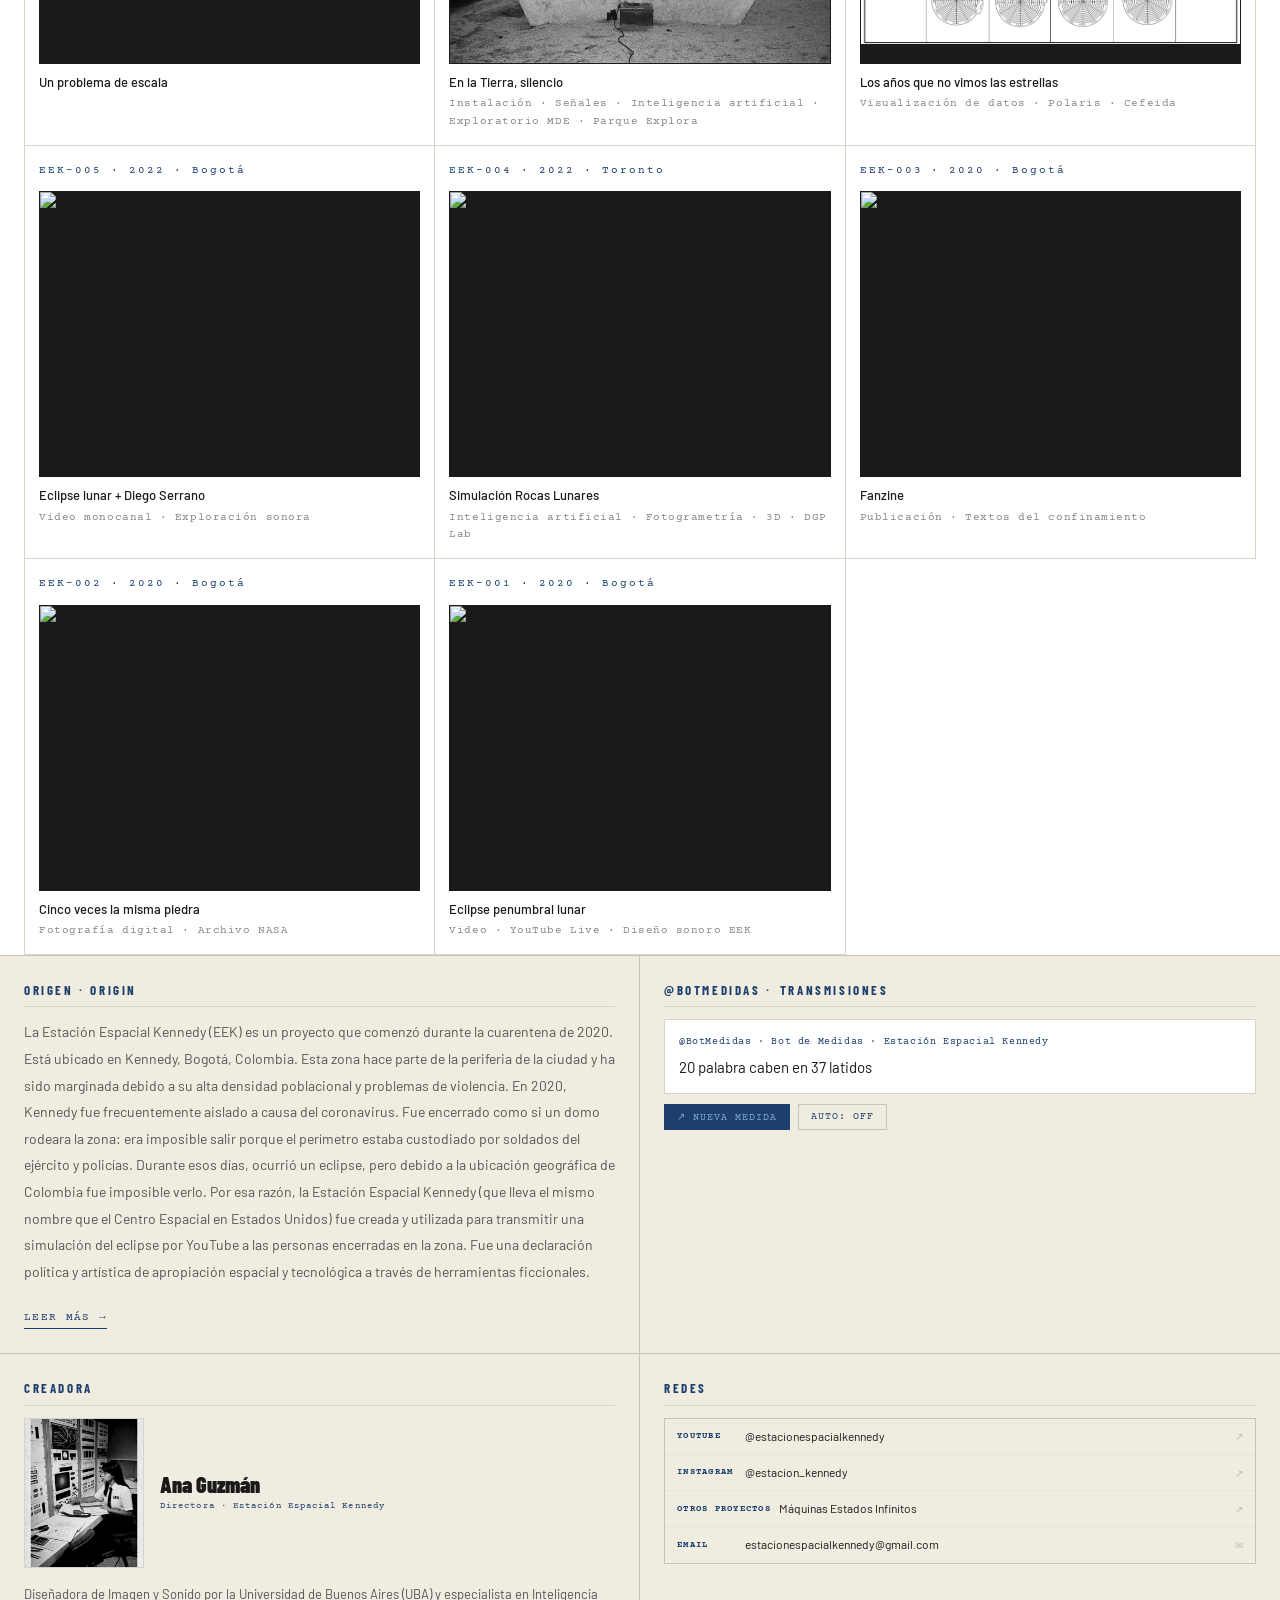
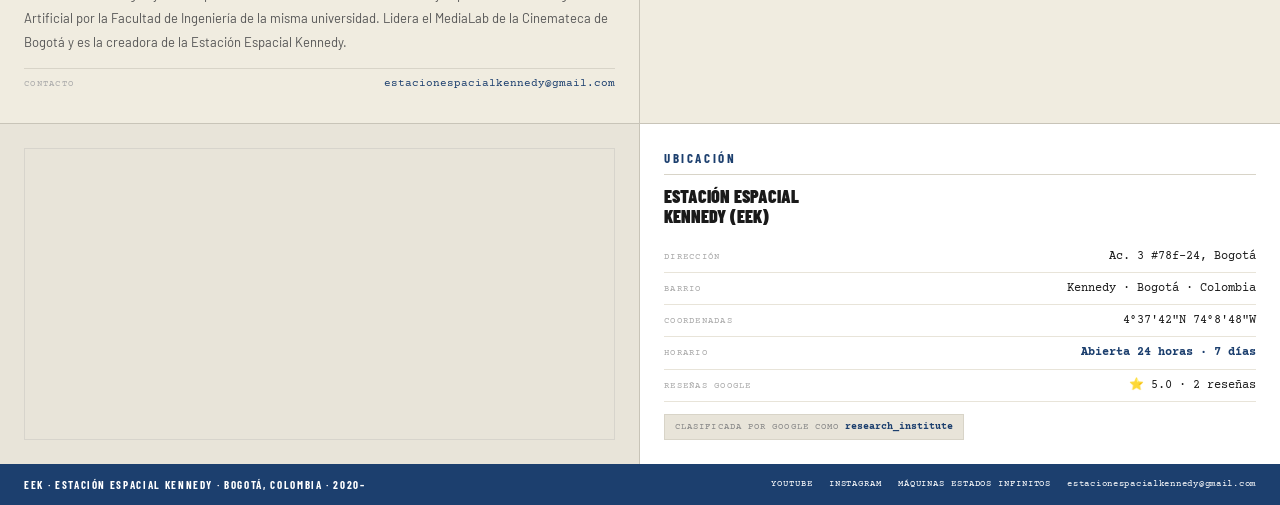
==== commit d94d409c: "ajuste bug de index" ====
--- a/index.html
+++ b/index.html
@@ -824,7 +824,11 @@
       'En vivo': 'Live',
     }
   };
+  // ── Traducción de valores dinámicos del JS ──
+  // Se declara observer primero para que translateDynamic pueda usarlo
+  let observer;
   function translateDynamic() {
+    if (observer) observer.disconnect(); // evitar bucle infinito
     const lang = document.body.classList.contains('lang-en') ? 'en' : 'es';
     ['iss-vis', 'sky-now', 'astro-names'].forEach(id => {
       const el = document.getElementById(id);
@@ -834,9 +838,15 @@
         if (text.includes(es)) el.textContent = text.replace(es, tr[lang][es] || es);
       }
     });
+    // Reconectar después de modificar
+    if (observer) {
+      ['iss-vis', 'sky-now', 'astro-names'].forEach(id => {
+        const el = document.getElementById(id);
+        if (el) observer.observe(el, { childList: true, subtree: true, characterData: true });
+      });
+    }
   }
-  // Observar cambios en el DOM para traducir valores dinámicos
-  const observer = new MutationObserver(translateDynamic);
+  observer = new MutationObserver(translateDynamic);
   ['iss-vis', 'sky-now', 'astro-names'].forEach(id => {
     const el = document.getElementById(id);
     if (el) observer.observe(el, { childList: true, subtree: true, characterData: true });
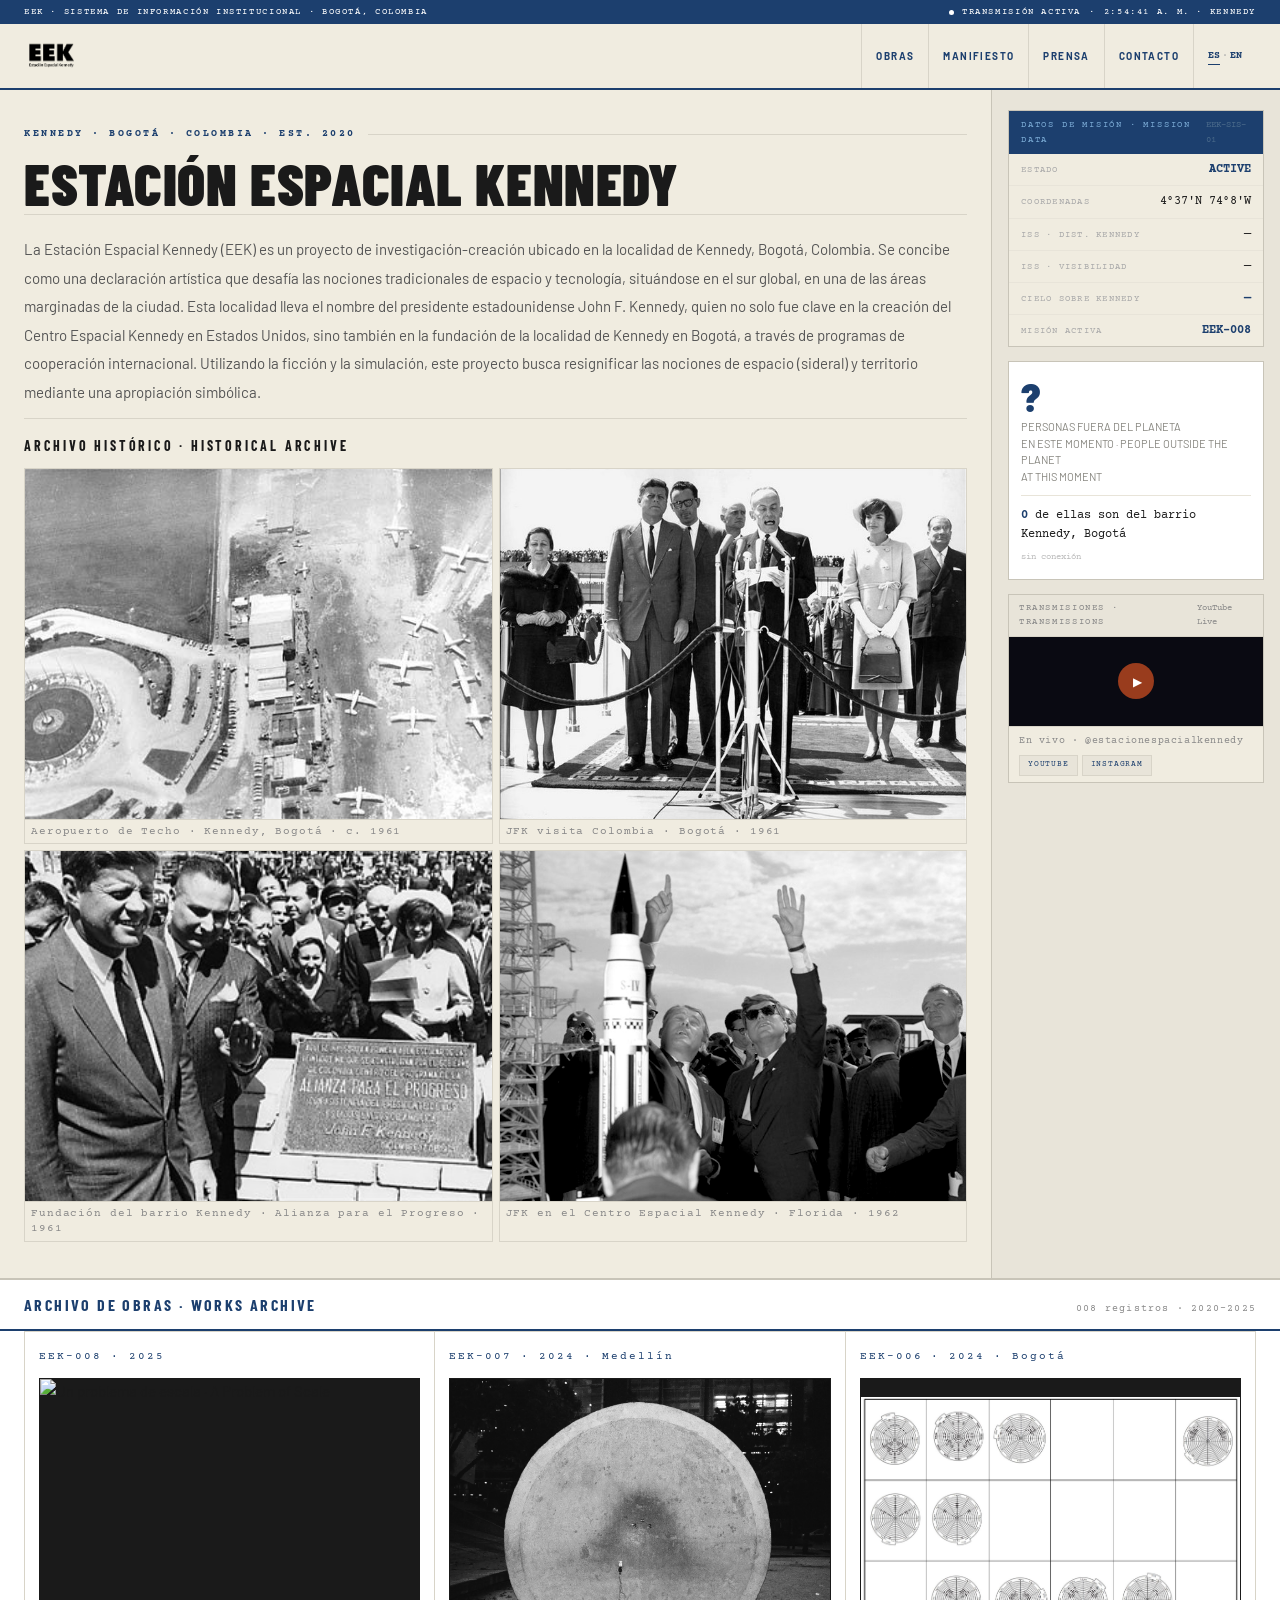
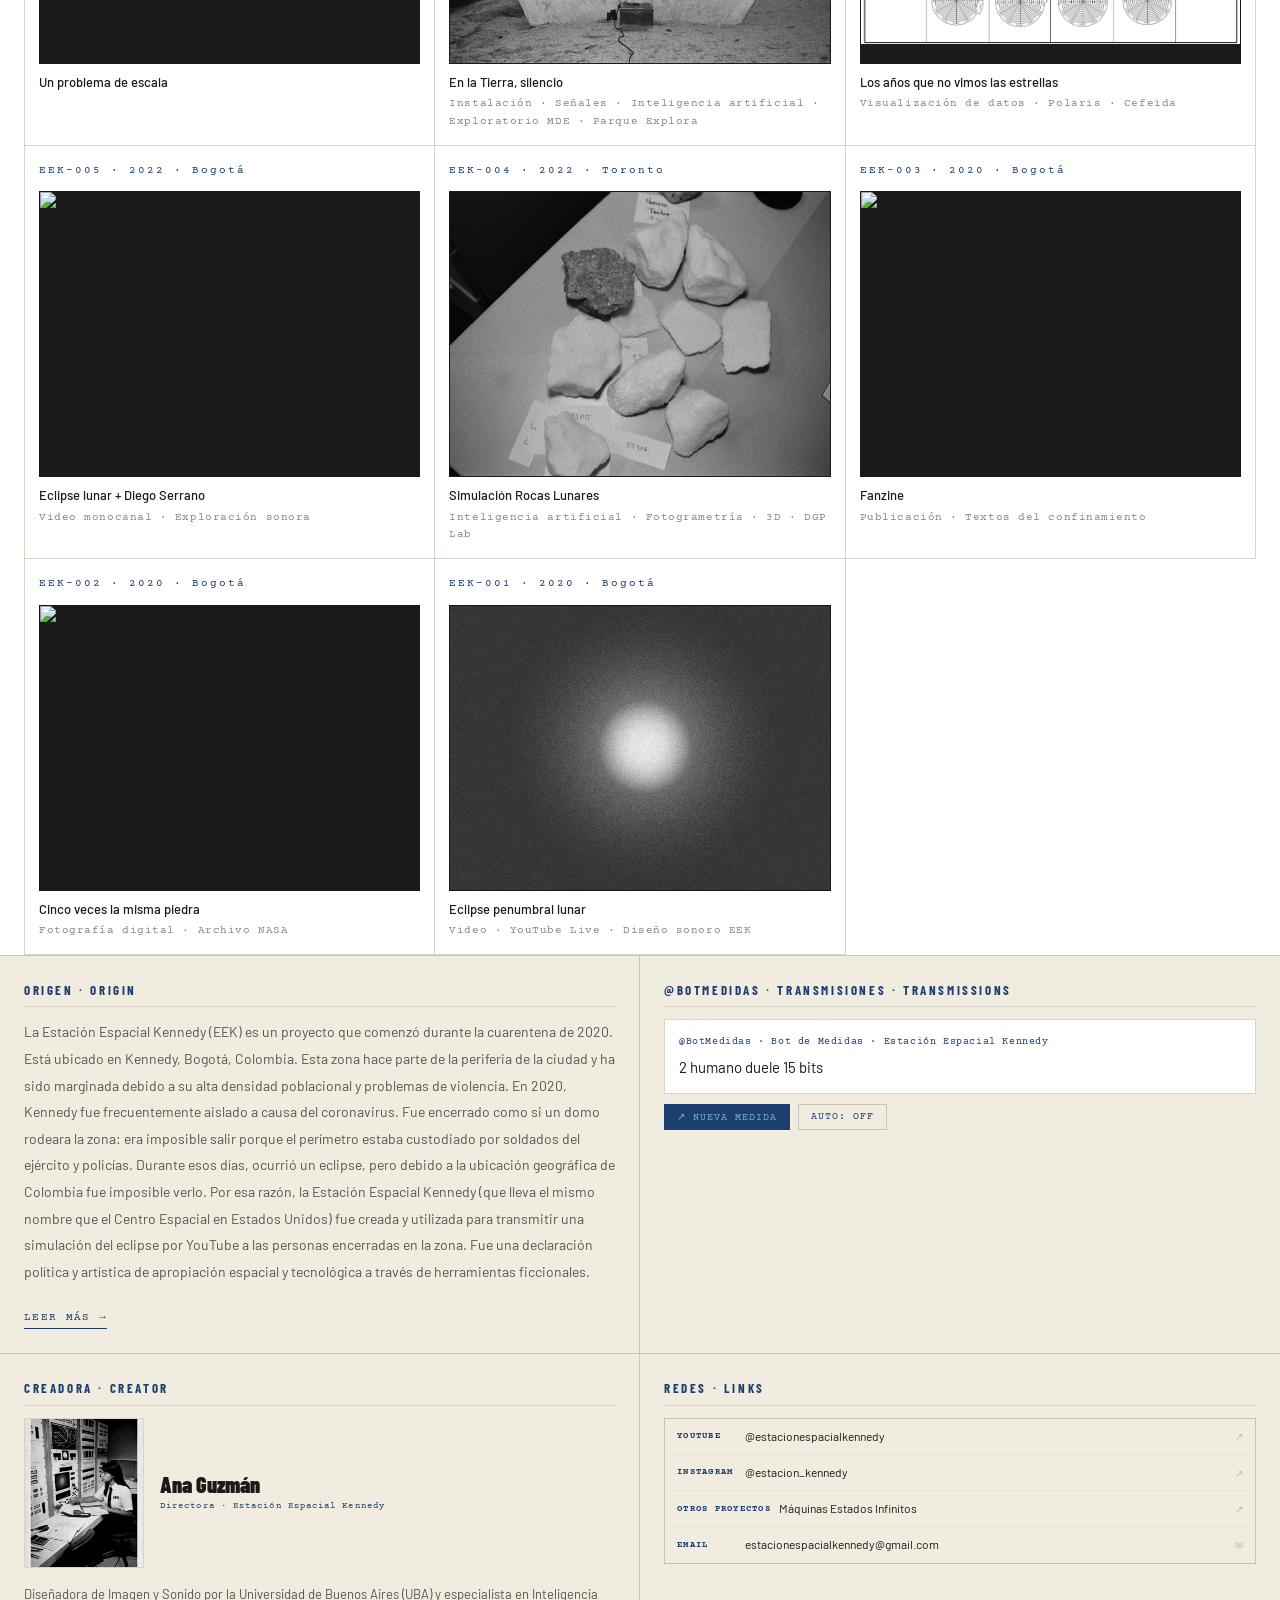
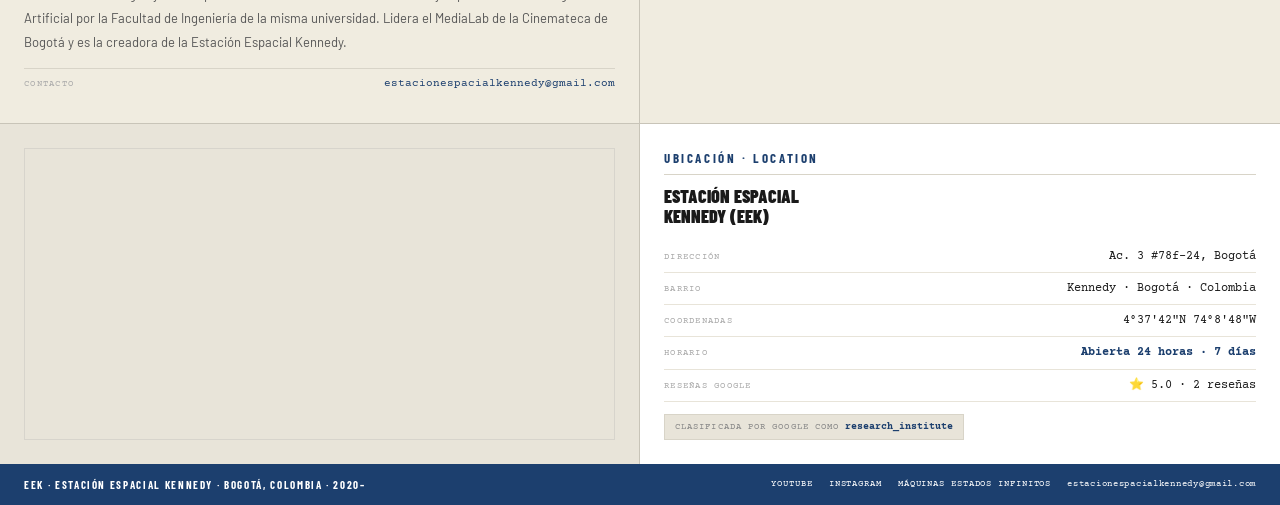
==== commit 277e28a4: "se agrega pagina de eclipse, se corrigen detalles en index" ====
--- a/index.html
+++ b/index.html
@@ -528,7 +528,7 @@
     <!-- Panel de telemetría -->
     <div class="data-panel">
       <div class="data-panel-head">
-        <span class="dp-title"><span class="lang-es-inline">Datos de misión</span><span class="lang-en">Mission data</span></span>
+        <span class="dp-title">DATOS DE MISIÓN · MISSION DATA</span>
         <span class="dp-id">EEK-SIS-01</span>
       </div>
       <div class="dp-row"><span class="dp-key"><span class="lang-es-inline">Estado</span><span class="lang-en">Status</span></span><span class="dp-val dp-val-blue">ACTIVE</span></div>
@@ -542,7 +542,7 @@
     <!-- Astronautas -->
     <div class="astro-block">
       <div class="astro-num" id="astro-count">—</div>
-      <div class="astro-label"><span class="lang-es-inline">personas fuera del planeta<br>en este momento</span><span class="lang-en">people outside the planet<br>at this moment</span></div>
+      <div class="astro-label">PERSONAS FUERA DEL PLANETA<br>EN ESTE MOMENTO · PEOPLE OUTSIDE THE PLANET<br>AT THIS MOMENT</div>
       <div class="astro-kennedy"><strong>0</strong> <span class="lang-es-inline">de ellas son del barrio Kennedy, Bogotá</span><span class="lang-en">of them are from Kennedy neighborhood, Bogotá</span></div>
       <div class="astro-names" id="astro-names"><span class="lang-es-inline">cargando...</span><span class="lang-en">loading...</span></div>
     </div>
@@ -550,7 +550,7 @@
     <!-- Última transmisión -->
     <div class="tx-panel">
       <div class="tx-head">
-        <span class="tx-label"><span class="lang-es-inline">Transmisiones</span><span class="lang-en">Transmissions</span></span>
+        <span class="tx-label">TRANSMISIONES · TRANSMISSIONS</span>
         <span class="tx-date">YouTube Live</span>
       </div>
       <a class="tx-screen tx-screen-link" href="https://www.youtube.com/@estacionespacialkennedy/streams" target="_blank" rel="noopener" title="<span class='lang-es-inline'>Ver transmisiones en vivo</span><span class='lang-en'>Watch live streams</span>">
@@ -568,7 +568,7 @@
 <!-- ── Obras ───────────────────────────────────────────────── -->
 <section class="obras-section">
   <div class="obras-head">
-    <span class="obras-head-title"><span class="lang-es-inline">Archivo de obras</span><span class="lang-en">Works archive</span> · <span class="lang-en">Works archive</span><span class="lang-es-inline">Archivo de obras</span></span>
+    <span class="obras-head-title">ARCHIVO DE OBRAS · WORKS ARCHIVE</span>
     <span class="obras-head-count">008 <span class="lang-es-inline">registros</span><span class="lang-en">records</span> · 2020–2025</span>
   </div>
   <div class="obras-grid-wrap">
@@ -632,7 +632,7 @@
       <a class="obra-card" href="obras/eek-001.html">
         <div class="obra-card-num">EEK-001 · 2020 · Bogotá</div>
         <div class="obra-card-img">
-          <img src="img/obras/eek-001.jpg" alt="Eclipse penumbral lunar · Penumbral Lunar Eclipse" loading="lazy">
+          <img src="img/obras/eek-001.png" alt="Eclipse penumbral lunar · Penumbral Lunar Eclipse" loading="lazy">
         </div>
         <div class="obra-card-name"><span class="lang-es-inline">Eclipse penumbral lunar</span><span class="lang-en">Penumbral Lunar Eclipse</span></div>
         <div class="obra-card-meta"><span class="lang-es-inline">Video · YouTube Live · Diseño sonoro EEK</span><span class="lang-en">Video · YouTube Live · EEK Sound Design</span></div>
@@ -656,7 +656,7 @@
     <a class="mani-more" href="manifiesto.html">Leer más →</a>
   </div>
   <div class="bot-col">
-    <div class="sec-label">@BotMedidas · <span class="lang-es-inline">Transmisiones</span><span class="lang-en">Transmissions</span></div>
+    <div class="sec-label">@BotMedidas · TRANSMISIONES · TRANSMISSIONS</div>
     <div class="bot-tweet">
       <div class="bot-handle">@BotMedidas · <span class="lang-es-inline">Bot de Medidas · Estación Espacial Kennedy</span><span class="lang-en">Measures Bot · Kennedy Space Station</span></div>
       <div class="bot-text" id="bot-out">—</div>
@@ -671,7 +671,7 @@
 <!-- ── Creadora + Contacto ─────────────────────────────────── -->
 <section class="creator-section">
   <div class="creator-col">
-    <div class="sec-label"><span class="lang-es-inline">Creadora</span><span class="lang-en">Creator</span></div>
+    <div class="sec-label">CREADORA · CREATOR</div>
     <div class="creator-profile">
       <img class="creator-photo" src="img/ana-guzman.jpg" alt="Ana Guzmán">
       <div class="creator-info">
@@ -691,7 +691,7 @@
     </div>
   </div>
   <div class="social-col">
-    <div class="sec-label"><span class="lang-es-inline">Redes</span><span class="lang-en">Links</span></div>
+    <div class="sec-label">REDES · LINKS</div>
     <div class="links-block">
       <a class="link-item" href="https://www.youtube.com/@estacionespacialkennedy" target="_blank" rel="noopener">
         <span class="link-item-type">YOUTUBE</span>
@@ -729,7 +729,7 @@
     </iframe>
   </div>
   <div class="ubic-info">
-    <div class="sec-label"><span class="lang-es-inline">Ubicación</span><span class="lang-en">Location</span></div>
+    <div class="sec-label">UBICACIÓN · LOCATION</div>
     <div class="ubic-name">ESTACIÓN ESPACIAL<br>KENNEDY (EEK)</div>
     <div class="dp-row" style="padding:6px 0;border-bottom:0.5px solid var(--beige)">
       <span class="dp-key"><span class="lang-es-inline">Dirección</span><span class="lang-en">Address</span></span>
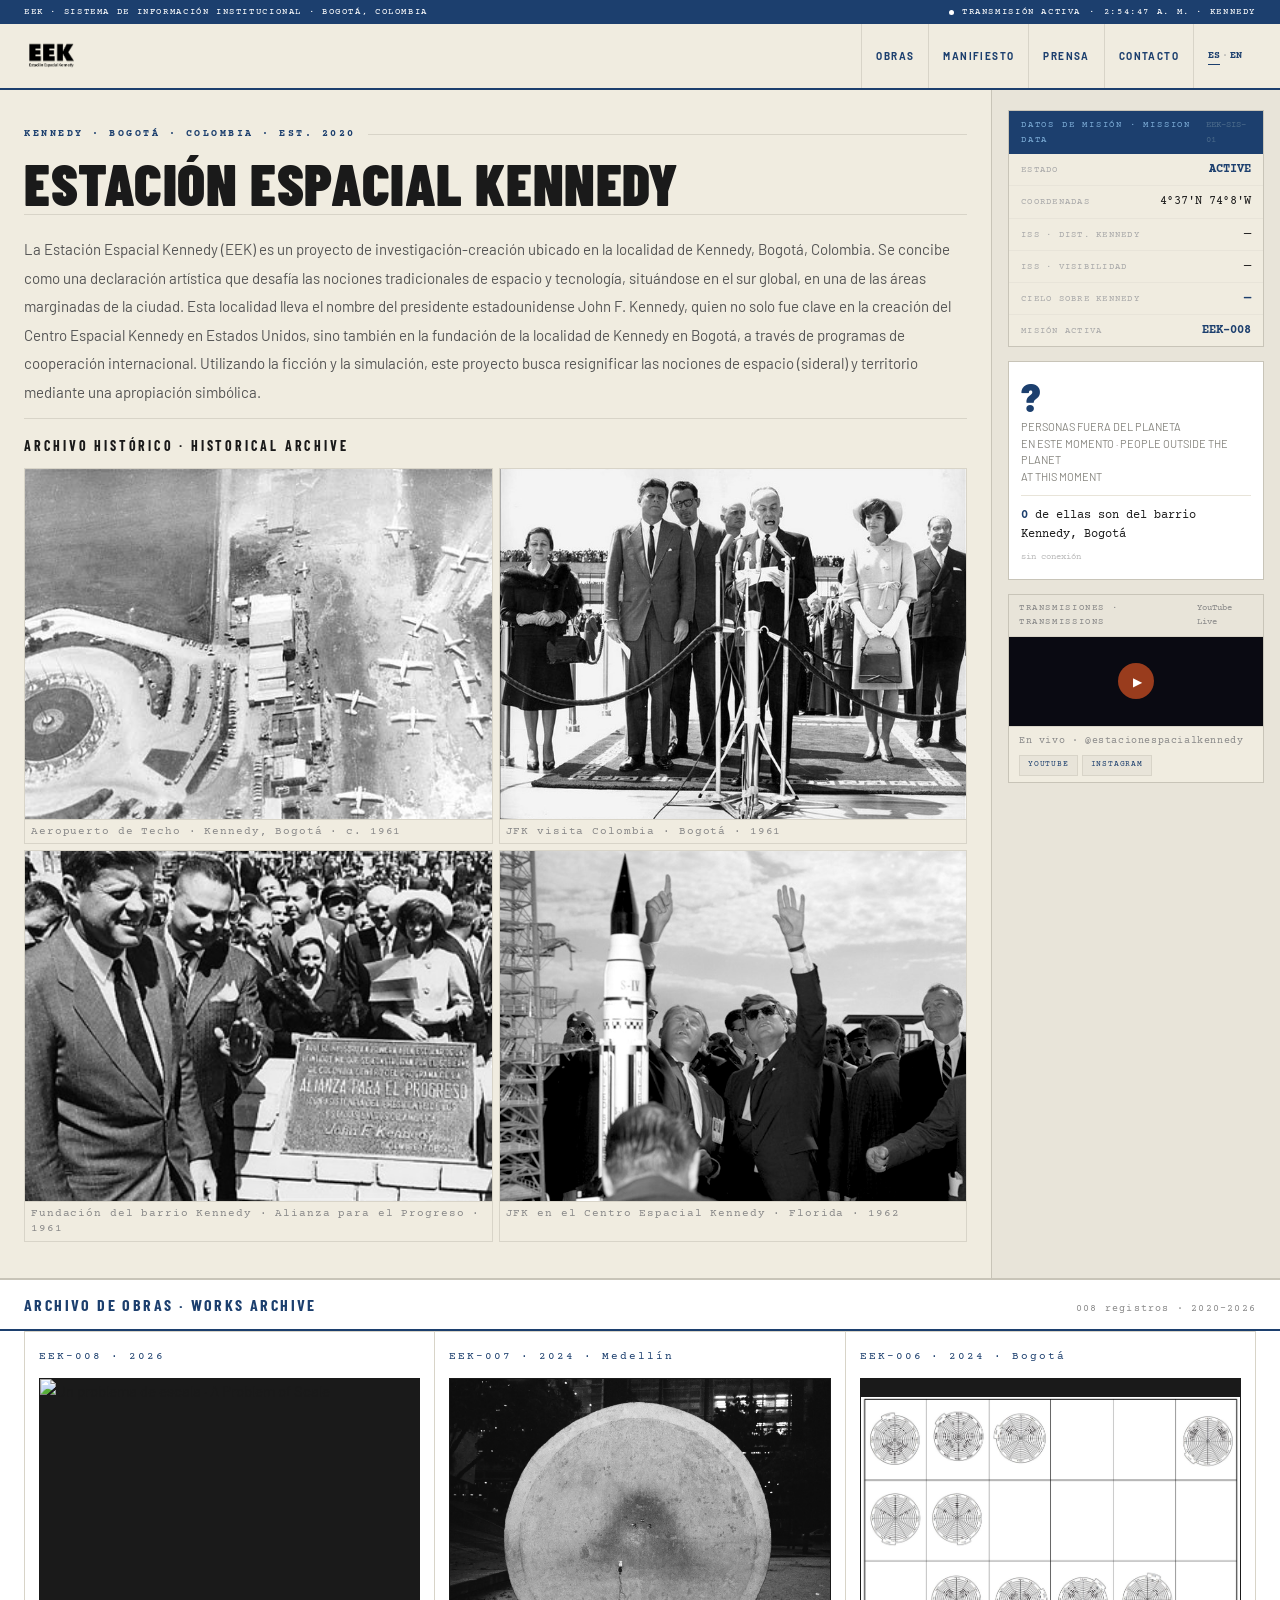
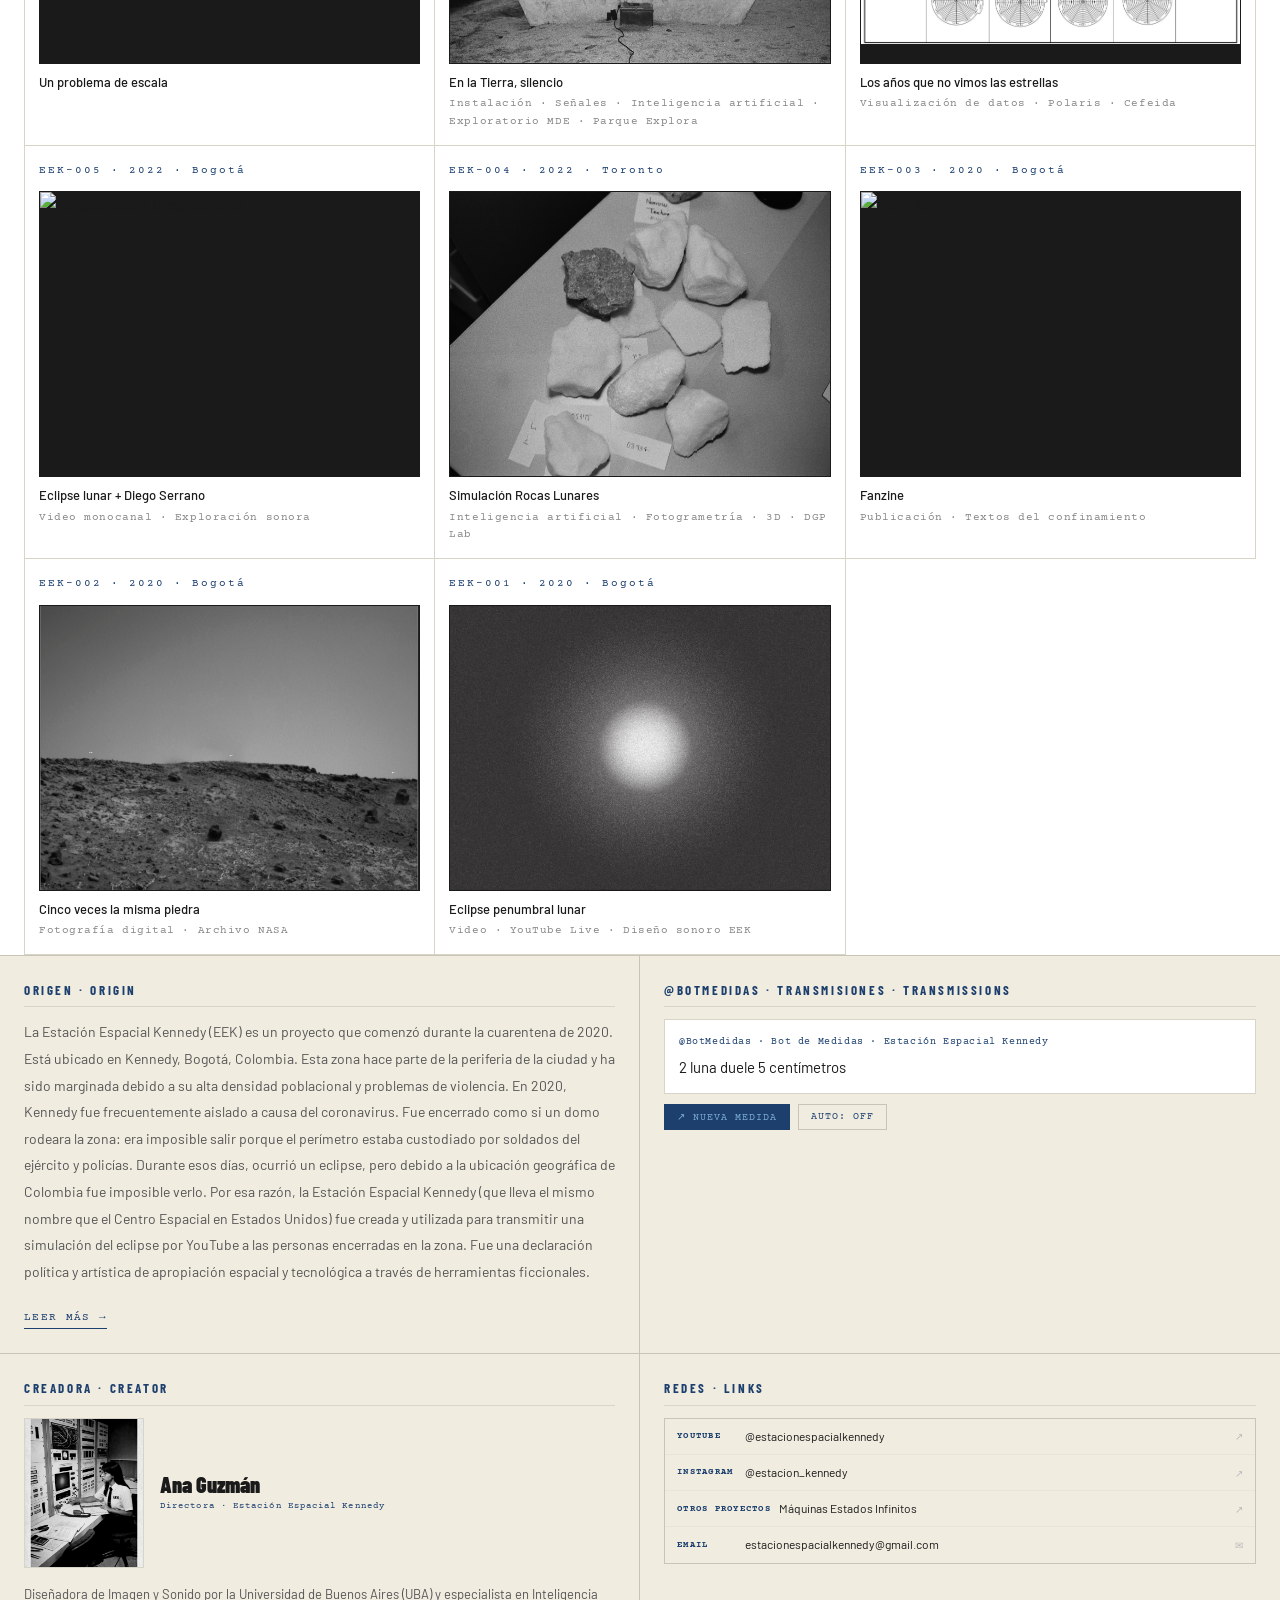
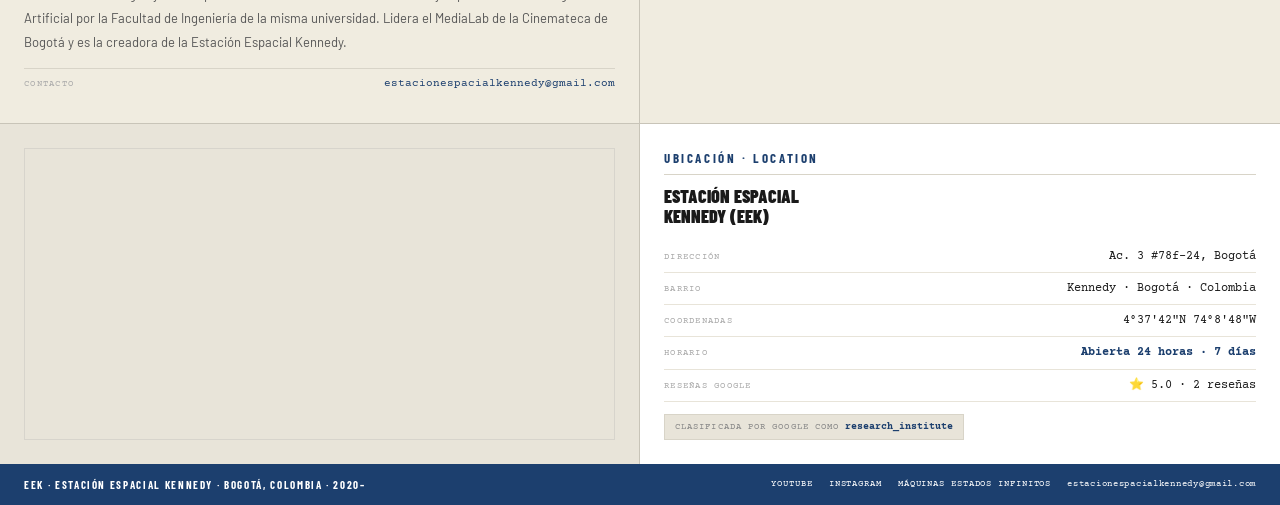
==== commit 71f10944: "se agrega la pagina de la obra 002, se hacen ajustes de años en todas las subpaginas" ====
--- a/index.html
+++ b/index.html
@@ -569,12 +569,12 @@
 <section class="obras-section">
   <div class="obras-head">
     <span class="obras-head-title">ARCHIVO DE OBRAS · WORKS ARCHIVE</span>
-    <span class="obras-head-count">008 <span class="lang-es-inline">registros</span><span class="lang-en">records</span> · 2020–2025</span>
+    <span class="obras-head-count">008 <span class="lang-es-inline">registros</span><span class="lang-en">records</span> · 2020–2026</span>
   </div>
   <div class="obras-grid-wrap">
     <div class="obra-grid">
       <a class="obra-card" href="obras/eek-008.html">
-        <div class="obra-card-num">EEK-008 · 2025</div>
+        <div class="obra-card-num">EEK-008 · 2026</div>
         <div class="obra-card-img">
           <img src="img/obras/eek-008.jpg" alt="Un problema de escala · A Problem of Scale" loading="lazy">
         </div>
@@ -624,7 +624,7 @@
       <a class="obra-card" href="obras/eek-002.html">
         <div class="obra-card-num">EEK-002 · 2020 · Bogotá</div>
         <div class="obra-card-img">
-          <img src="img/obras/eek-002.jpg" alt="Cinco veces la misma piedra · Five Times the Same Stone" loading="lazy">
+          <img src="img/obras/eek-002.png" alt="Cinco veces la misma piedra · Five Times the Same Stone" loading="lazy">
         </div>
         <div class="obra-card-name"><span class="lang-es-inline">Cinco veces la misma piedra</span><span class="lang-en">Five Times the Same Stone</span></div>
         <div class="obra-card-meta"><span class="lang-es-inline">Fotografía digital · Archivo NASA</span><span class="lang-en">Digital photography · NASA Archive</span></div>
